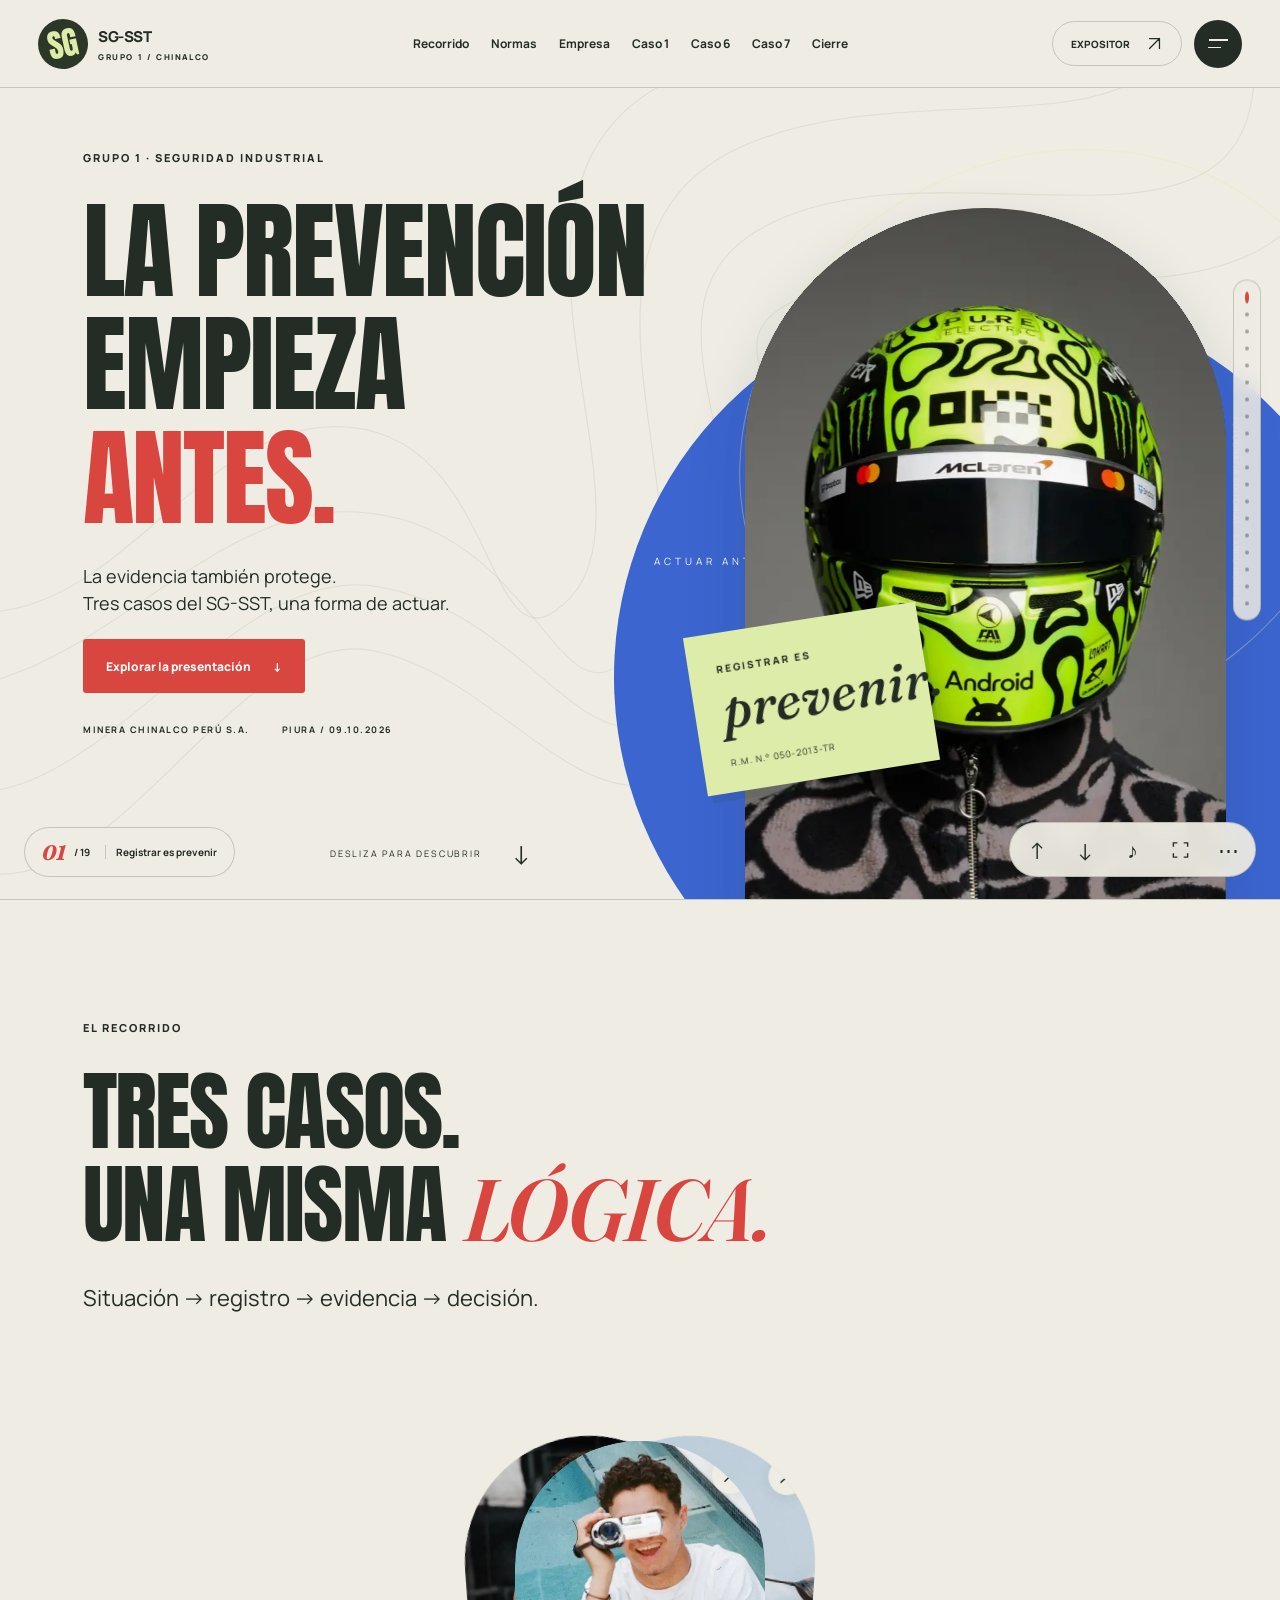
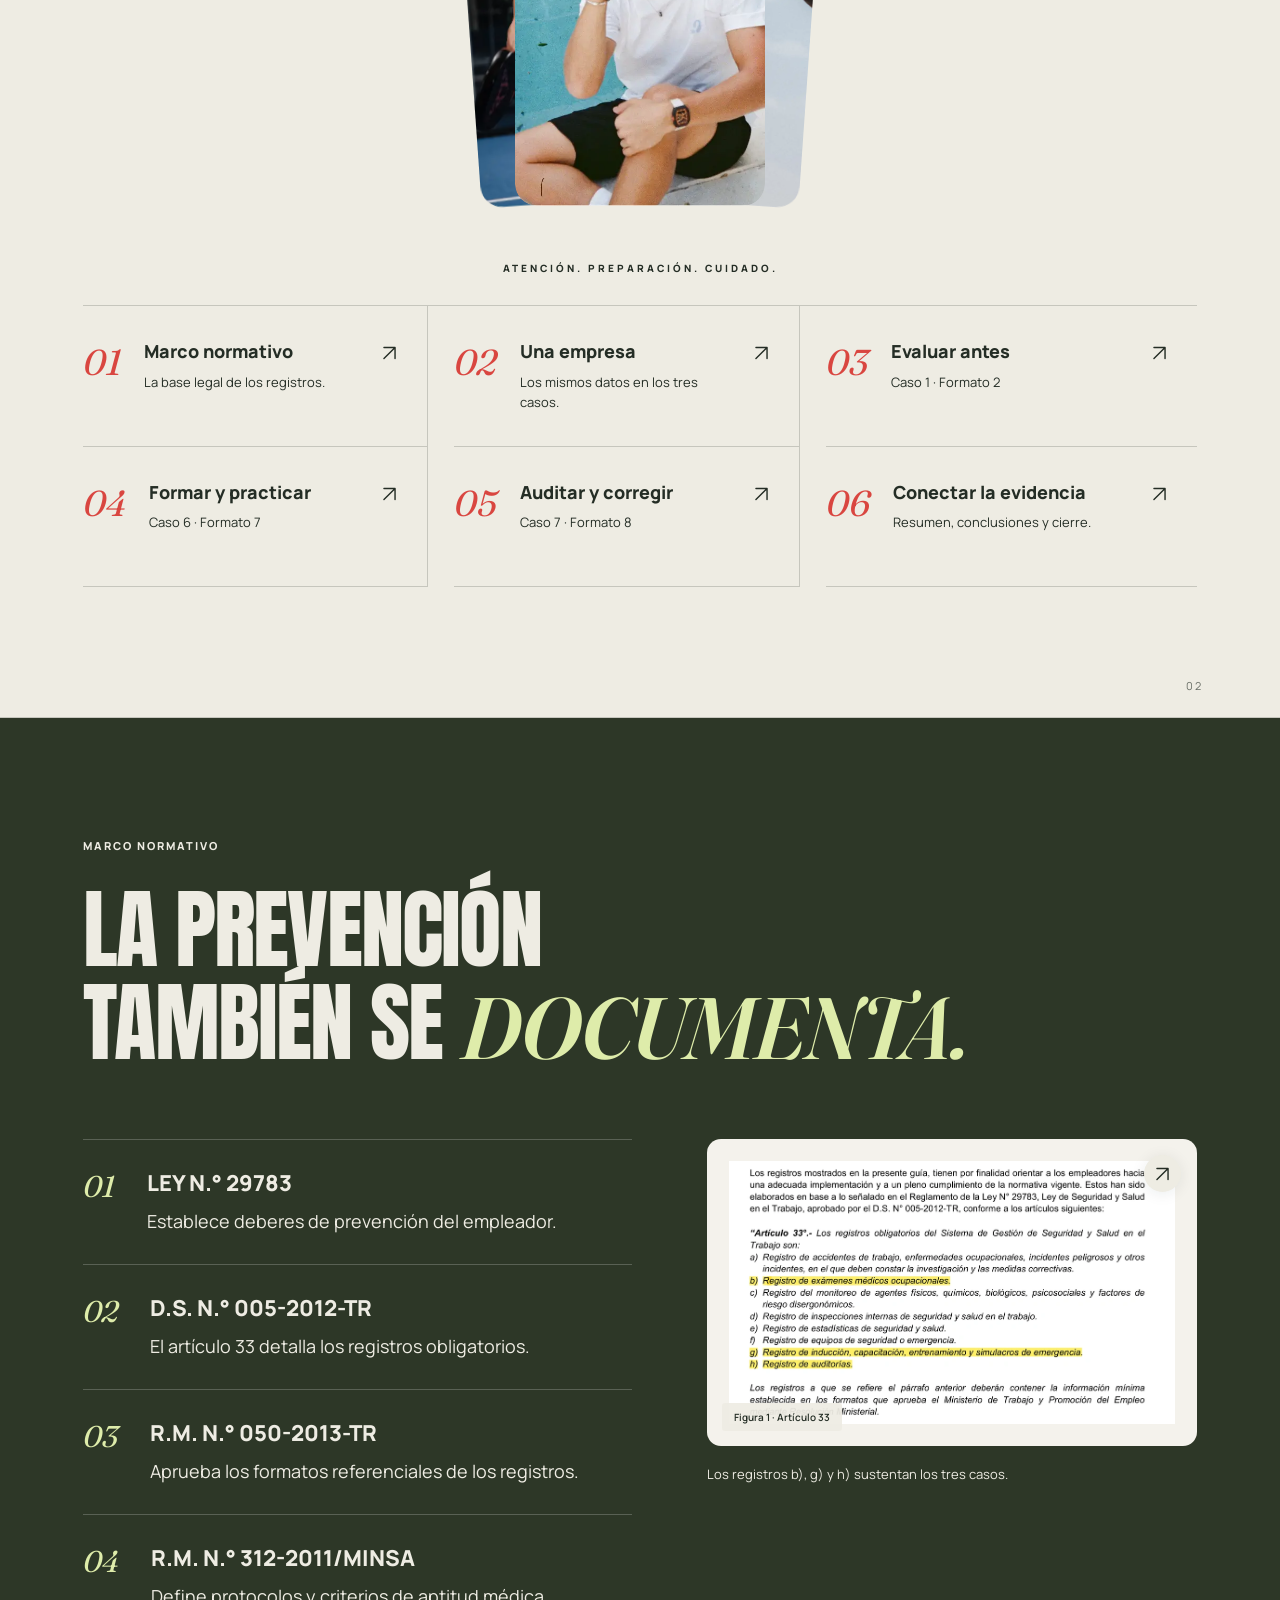
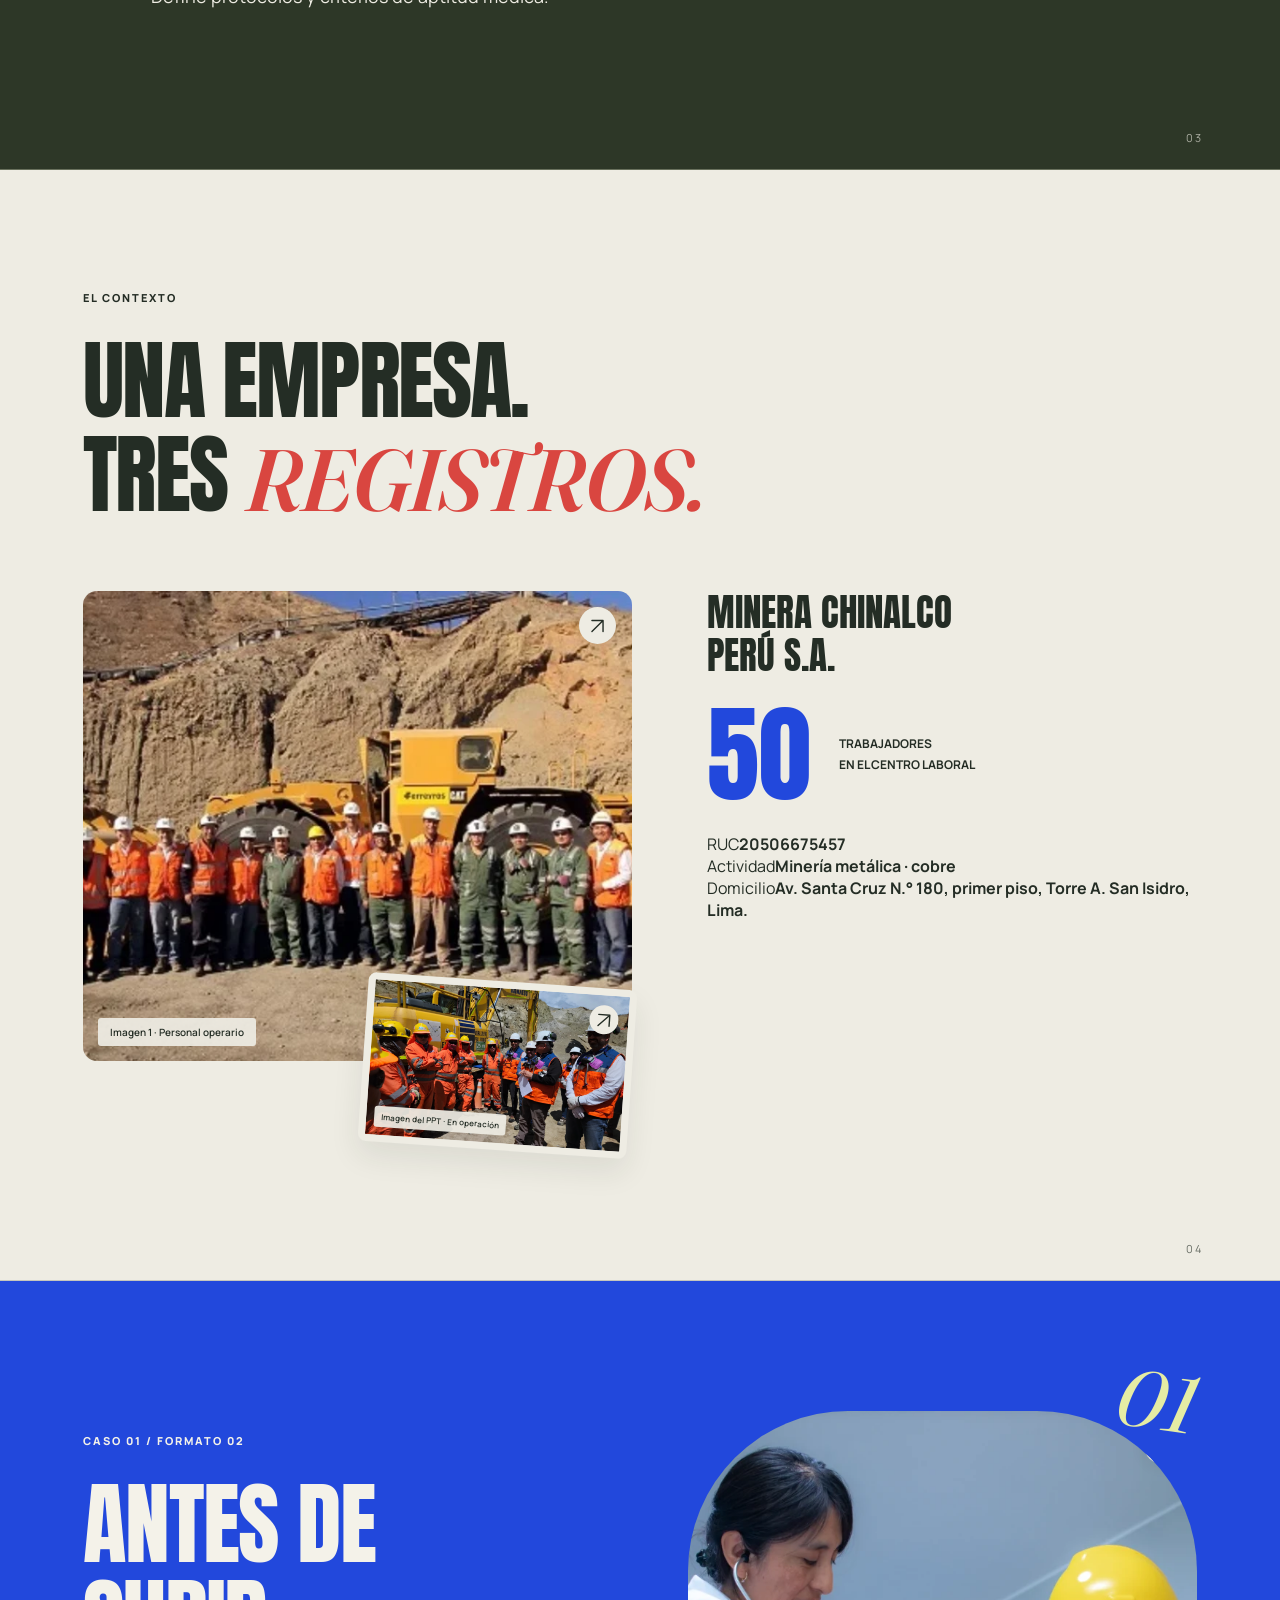
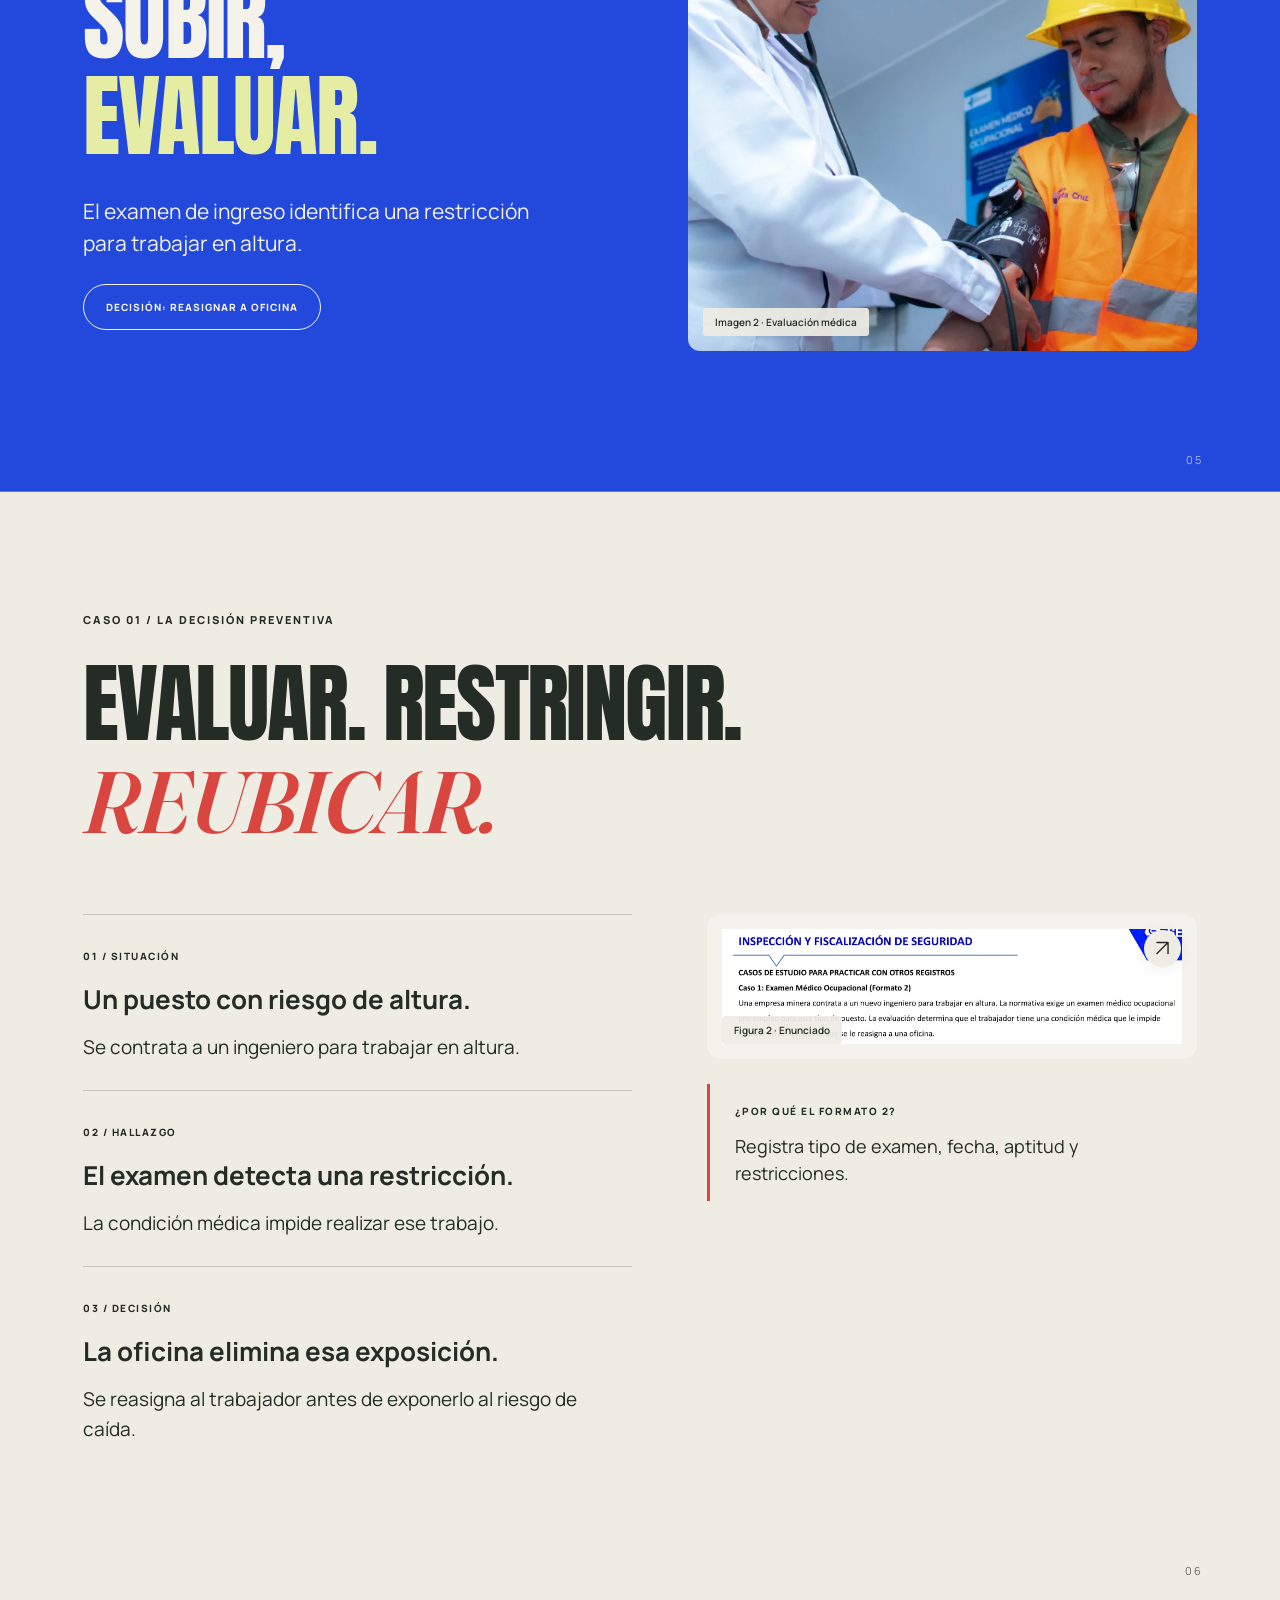
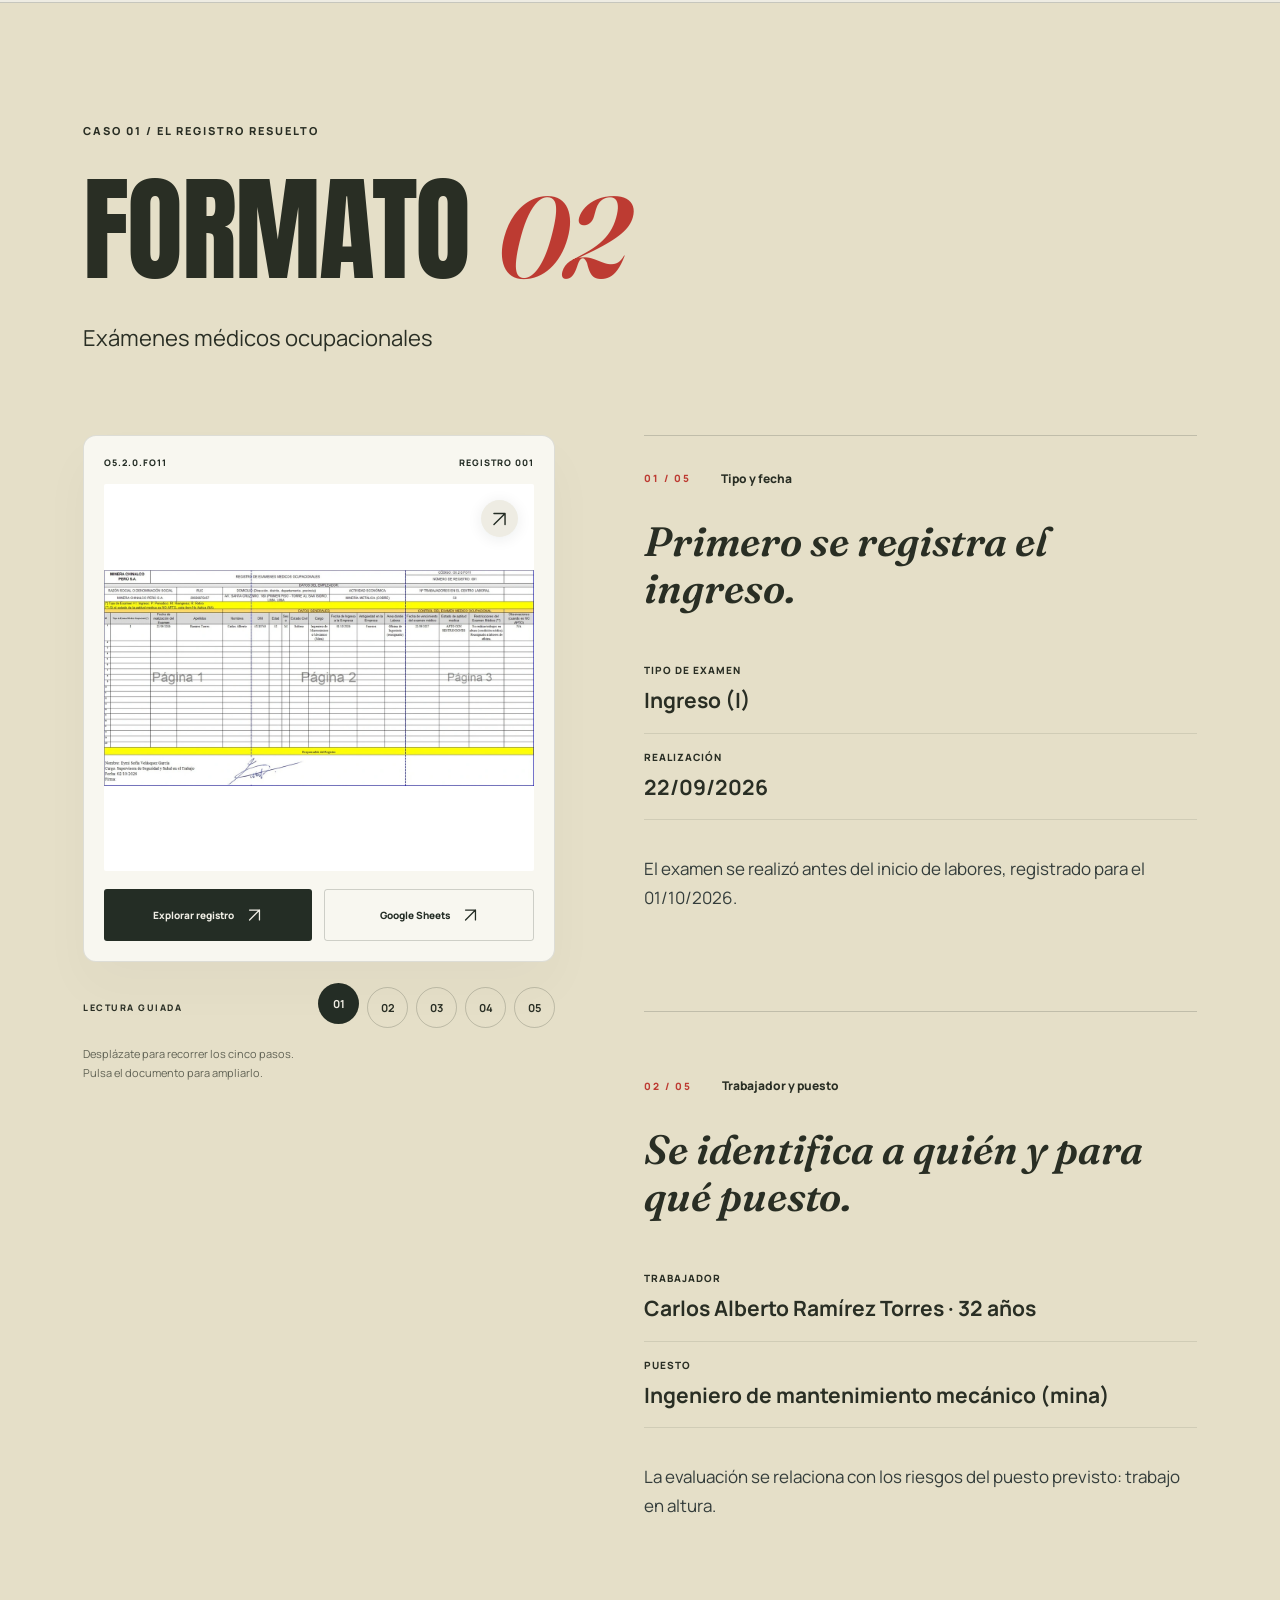
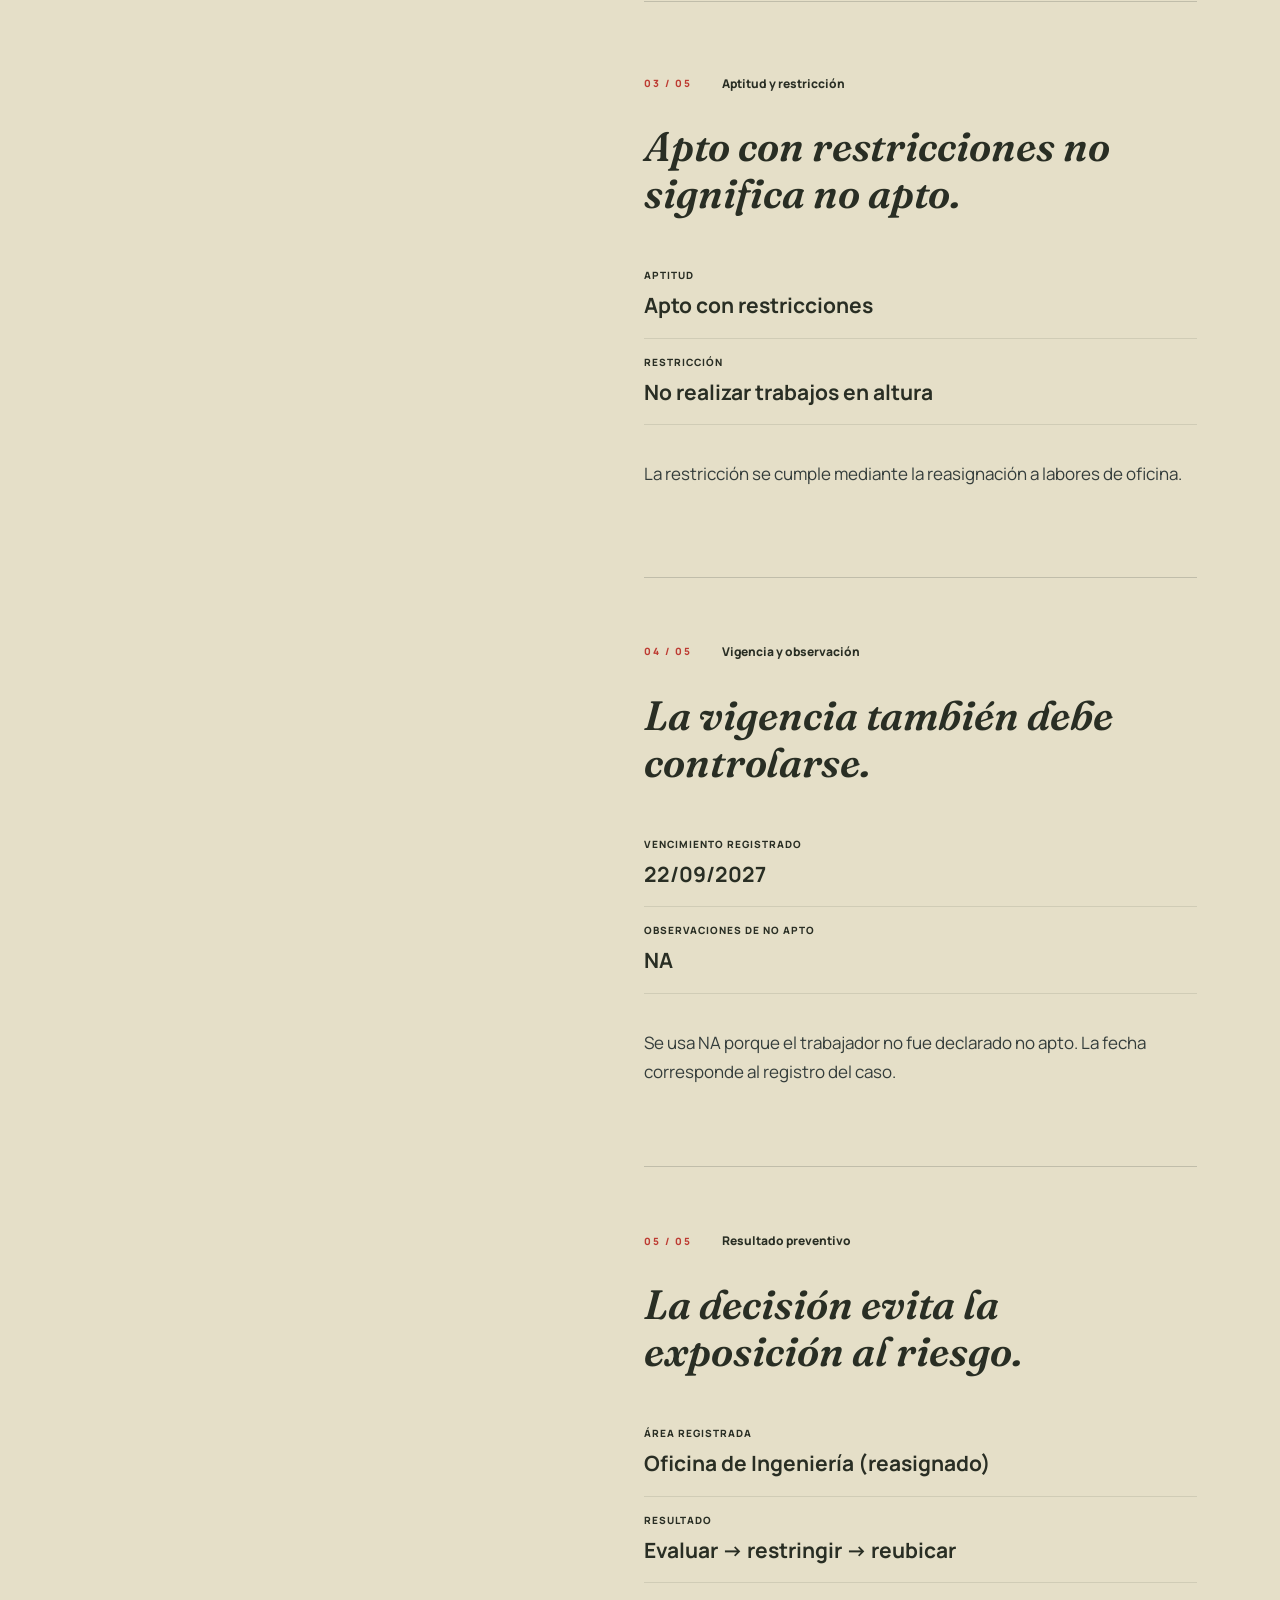
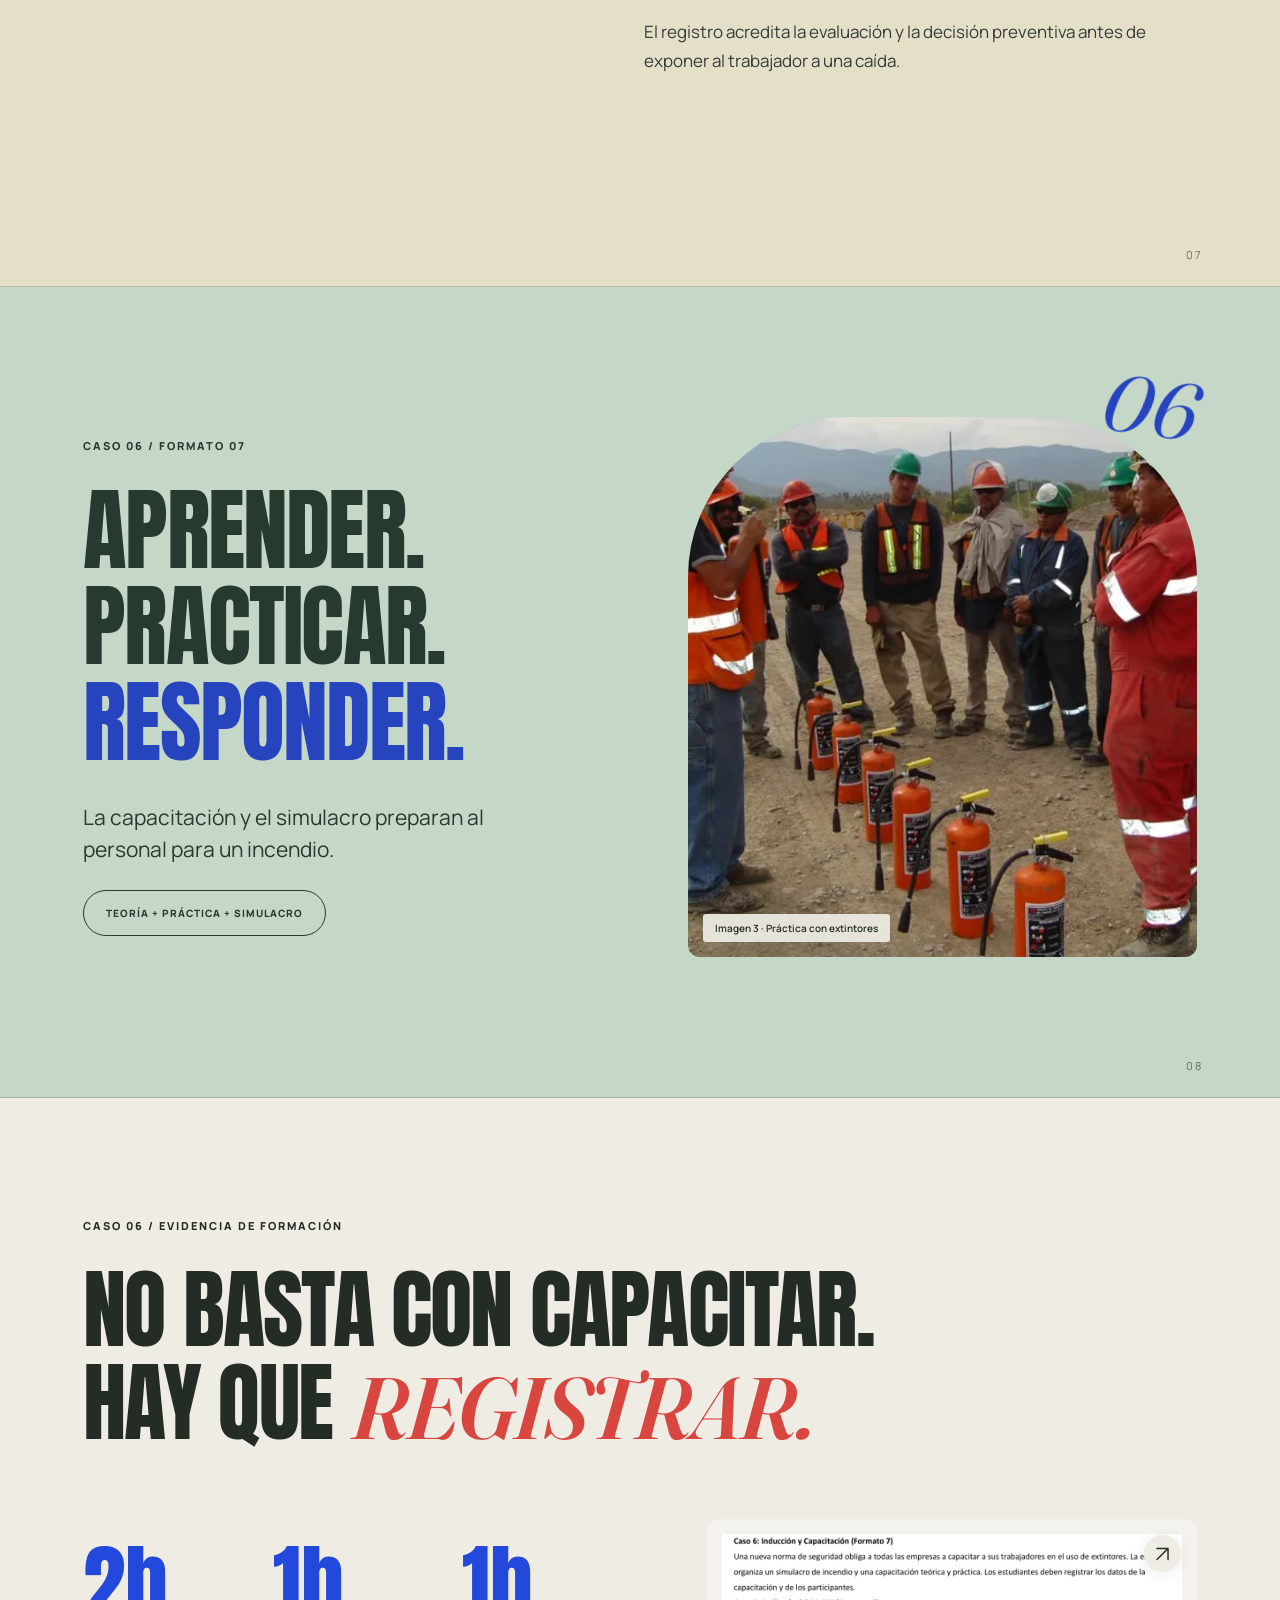
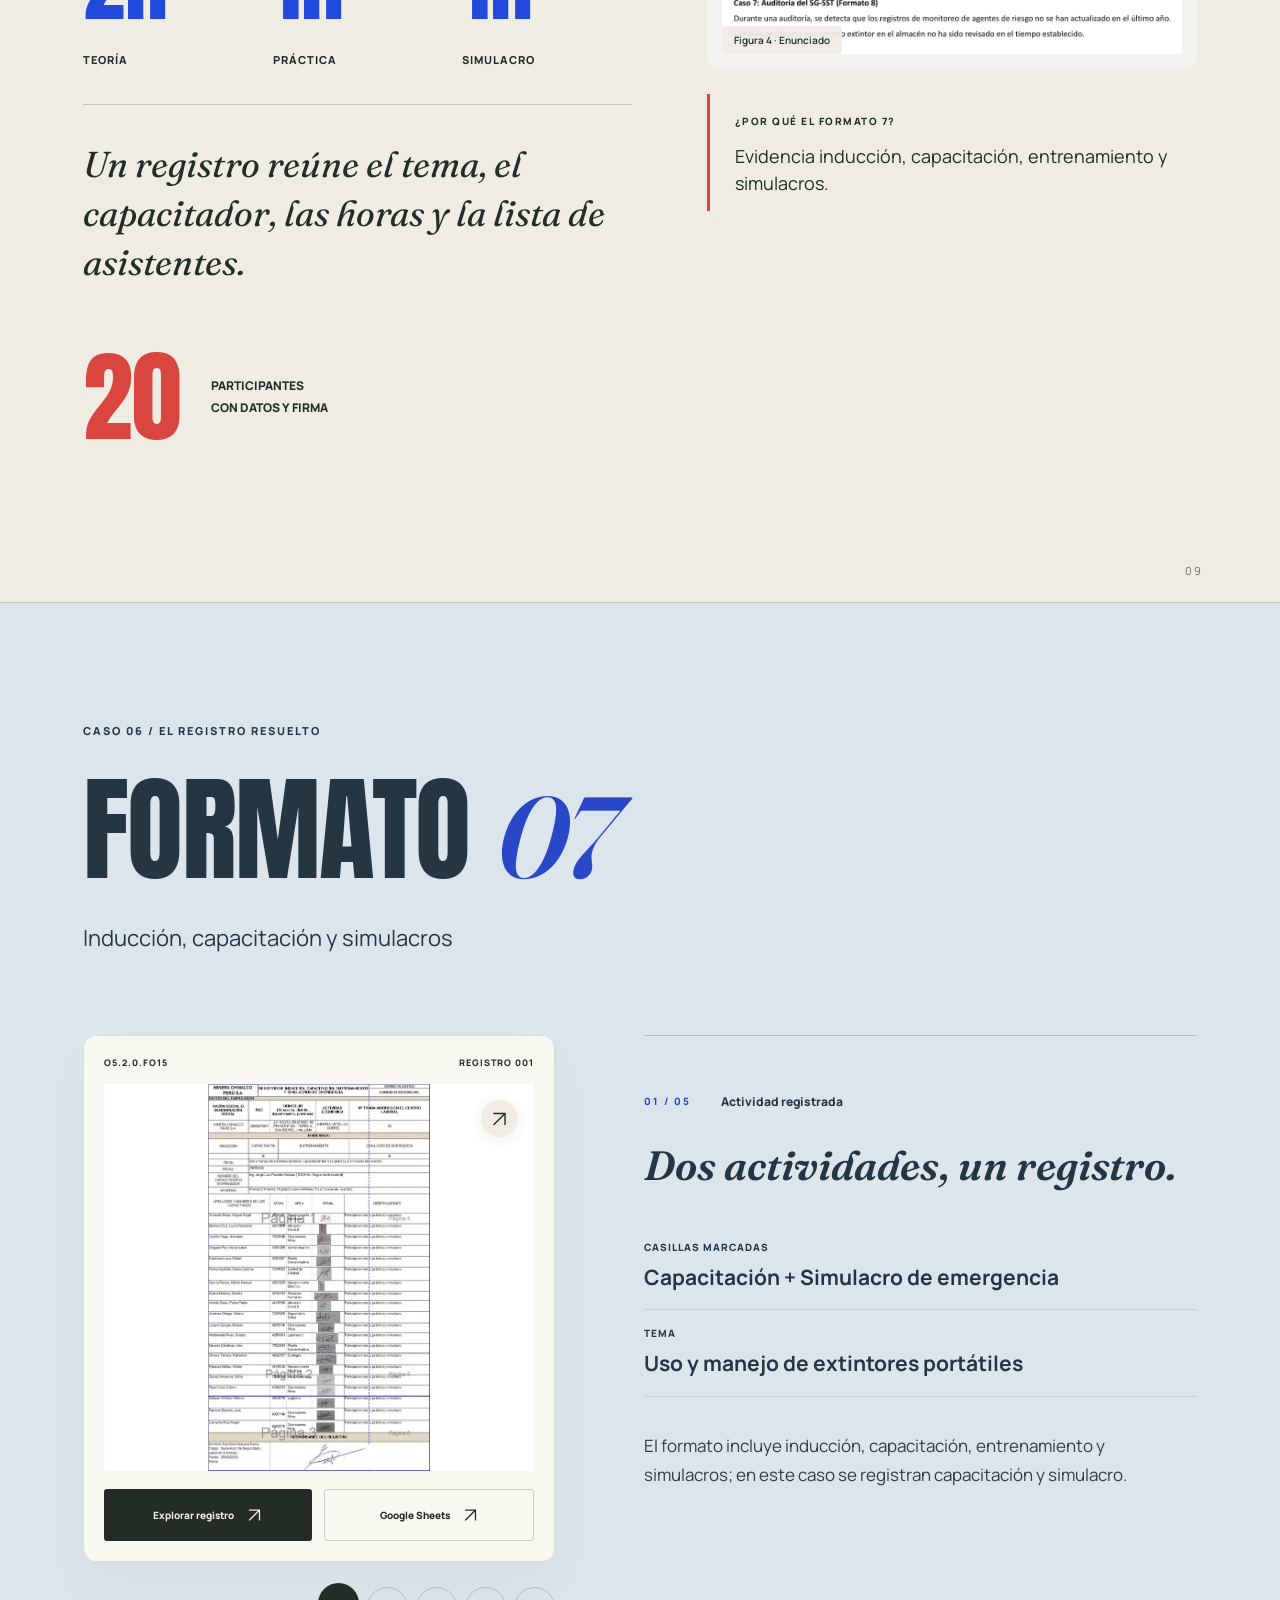
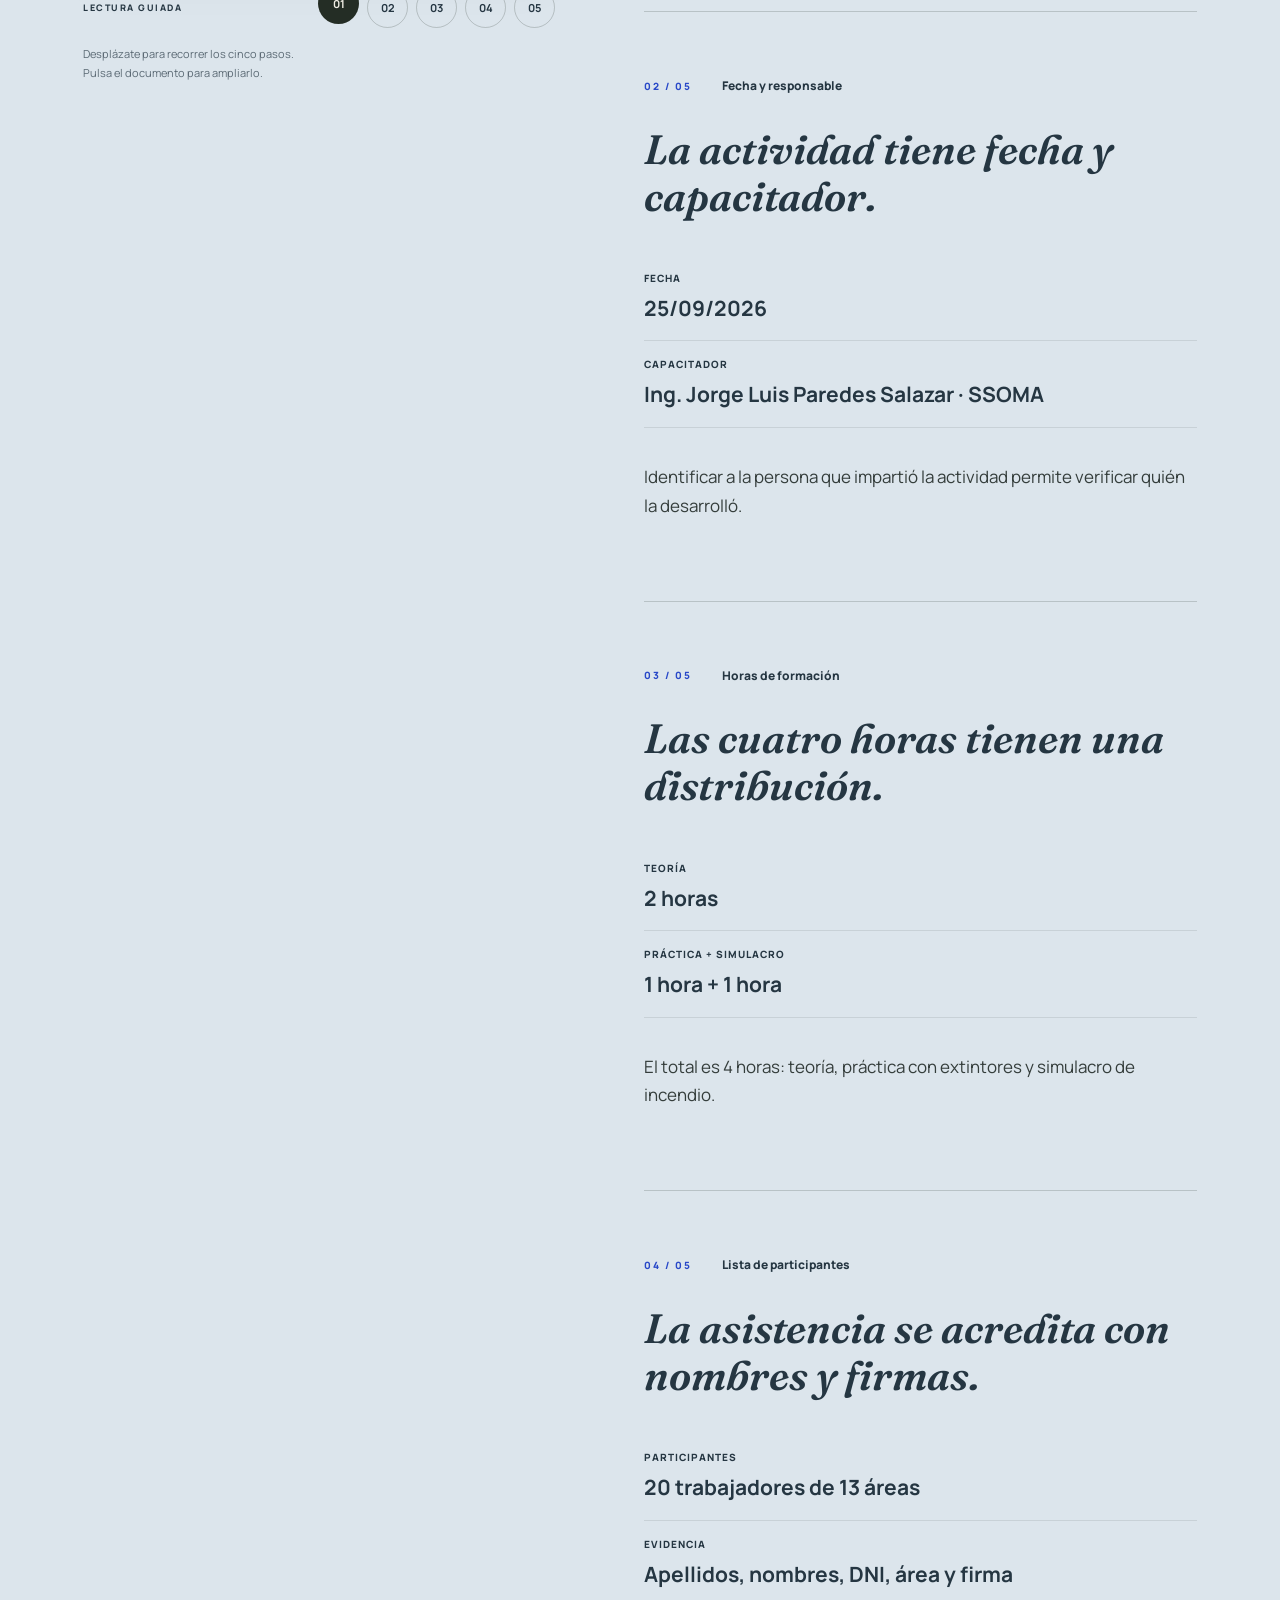
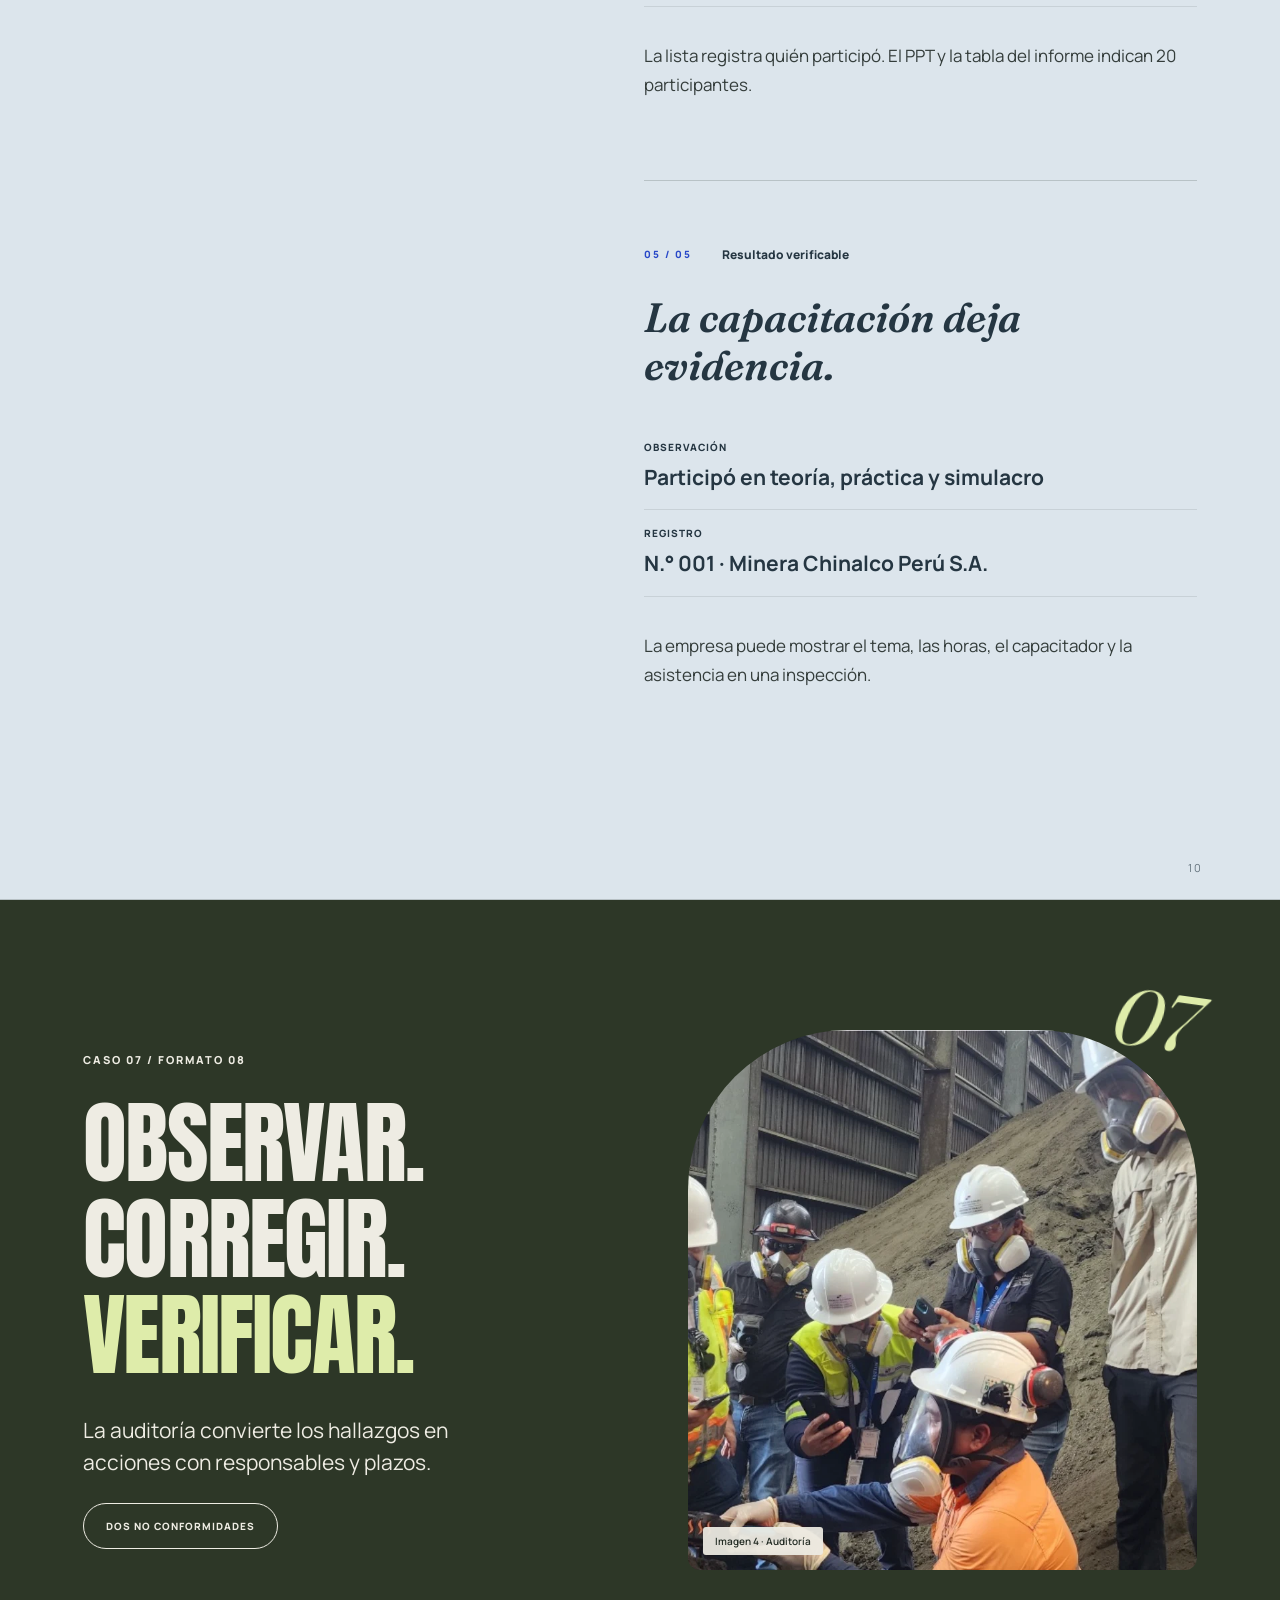
==== docs/index.html @ 2f99d312 "Create vertical SG-SST presentation with scroll animations and document readers" ====
<!doctype html><html lang="es"><head><meta charset="utf-8"><meta name="viewport" content="width=device-width,initial-scale=1"><meta name="theme-color" content="#eeece3"><meta name="description" content="Una exposición interactiva de los casos 1, 6 y 7 del SG-SST: exámenes médicos, capacitación y auditorías."><title>Registrar es prevenir · Una exposición en movimiento</title><link rel="icon" href="data:image/svg+xml,%3Csvg xmlns='http://www.w3.org/2000/svg' viewBox='0 0 64 64'%3E%3Crect width='64' height='64' rx='18' fill='%232d3727'/%3E%3Ctext x='32' y='44' text-anchor='middle' font-size='32' font-family='Arial' font-weight='900' fill='%23e2edaf'%3ESG%3C/text%3E%3C/svg%3E"><style>@font-face{font-family:Anton;src:url('[data-uri]') format('truetype');font-display:swap}
@font-face{font-family:Manrope;src:url('[data-uri]') format('truetype');font-weight:200 800;font-display:swap}
@font-face{font-family:Fraunces;src:url('[data-uri]') format('truetype');font-weight:100 900;font-style:italic;font-display:swap}
:root{--cream:#eeece3;--ink:#242d25;--olive:#2d3727;--lime:#deecaa;--blue:#2248dc;--coral:#d94640;--line:rgba(36,45,37,.2);font-family:Manrope,Arial,sans-serif;color:var(--ink);background:var(--cream);font-synthesis:none}
*{box-sizing:border-box}html{scroll-behavior:smooth;scroll-padding-top:110px}body{margin:0}button,input,textarea{font:inherit}button,a{-webkit-tap-highlight-color:transparent}button{color:inherit;cursor:pointer}a{color:inherit;text-decoration:none}button{border:0}img{display:block;width:100%}p{line-height:1.55;margin:0 0 24px}h1,h2,h3{margin:0;font-weight:400}button:focus-visible,a:focus-visible,input:focus-visible,textarea:focus-visible{outline:3px solid #e65743;outline-offset:5px}::selection{background:var(--lime);color:var(--ink)}[hidden]{display:none!important}svg{width:24px;height:24px;flex-shrink:0}em{font-family:Fraunces,Georgia,serif;font-weight:600;text-transform:none;line-height:.95}.arrow-icon{vertical-align:middle}.skip-link{position:fixed;top:-100px;left:20px;z-index:100;background:var(--lime);padding:18px}.skip-link:focus{top:20px}
.site-header{position:fixed;left:0;right:0;top:0;z-index:25;display:flex;align-items:center;justify-content:space-between;gap:24px;height:88px;padding:14px 38px;background:rgba(238,236,227,.93);border-bottom:1px solid var(--line);backdrop-filter:blur(16px)}.brand{display:flex;align-items:center;gap:10px;font-size:15px;font-weight:800;letter-spacing:-.5px}.brand small{display:block;font-size:8px;letter-spacing:1.6px;margin-top:4px}.brand-mark{font-family:Anton,sans-serif;font-size:32px;line-height:1;background:var(--olive);color:var(--lime);border-radius:50%;width:50px;height:50px;display:grid;place-items:center;transform:rotate(-12deg)}.main-nav{display:flex;gap:22px;font-size:12px;font-weight:700}.main-nav a{padding:13px 0;position:relative}.main-nav a::after{content:'';position:absolute;bottom:3px;left:0;right:0;height:2px;background:var(--ink);transform:scaleX(0);transform-origin:left;transition:transform .7s}.main-nav a:hover::after,.main-nav a.dwelling::after{transform:scaleX(1)}.header-actions{display:flex;gap:12px;align-items:center}.pill{display:flex;align-items:center;gap:16px;border:1px solid var(--line);background:transparent;border-radius:100px;padding:13px 18px;font-size:10px;font-weight:800}.pill svg{width:17px;height:17px}.menu-button{width:48px;height:48px;background:var(--ink);color:var(--cream);border-radius:50%;display:flex;flex-direction:column;align-items:center;justify-content:center;gap:6px}.menu-button span{width:19px;height:1.5px;background:currentColor}.menu-button span:last-child{width:13px;align-self:flex-end;margin-right:15px}#scroll-progress{position:absolute;bottom:-1px;left:0;right:0;height:3px;overflow:hidden}#scroll-progress>span{display:block;transform:scaleX(0);transform-origin:left;height:100%;background:var(--coral)}
.web-section{position:relative;padding:120px 6.5% 130px;background:var(--bg,var(--cream));color:var(--fg,var(--ink));border-bottom:1px solid var(--local-line,var(--line));min-height:80vh}.section-inner{position:relative;max-width:1540px;margin:auto;z-index:1}.section-number{position:absolute;right:6%;bottom:24px;font-size:11px;letter-spacing:2px;opacity:.65}.theme-cream{--bg:var(--cream);--fg:var(--ink);--accent:var(--coral)}.theme-olive{--bg:var(--olive);--fg:var(--cream);--accent:var(--lime);--local-line:#69715d}.theme-blue{--bg:var(--blue);--fg:#f4f2e9;--accent:#e5eca4;--local-line:#607cf0}.theme-mint{--bg:#c5d7c7;--fg:#263a30;--accent:#2544be}.theme-sand{--bg:#e5dfc8;--fg:#292e24;--accent:#bd3b32}.theme-ice{--bg:#dce5ec;--fg:#253642;--accent:#2848c8}.theme-lavender{--bg:#e4deed;--fg:#342e40;--accent:#6546a5}.theme-navy{--bg:#1d2c45;--fg:#edece4;--accent:#dae8ab;--local-line:#566078}.theme-rose{--bg:#e7d8d4;--fg:#412e2d;--accent:#a83135}.eyebrow{font-size:11px;font-weight:800;letter-spacing:2px;line-height:1.5;margin-bottom:28px}.section-heading{margin-bottom:70px;max-width:1220px}.section-heading>h2,.chapter-copy>h2{font-family:Anton,sans-serif;font-size:clamp(54px,6.8vw,106px);letter-spacing:-1.8px;line-height:1.07;text-transform:uppercase}.section-heading h2 em,.chapter-copy>h2 span{color:var(--accent,var(--coral))}.lead,.section-heading>p:not(.eyebrow){font-size:22px;margin-top:30px;max-width:720px}.button{display:inline-flex;align-items:center;justify-content:center;gap:22px;min-height:54px;padding:16px 23px;border-radius:3px;font-size:12px;font-weight:800;line-height:1.3;transition:background .25s,transform .3s}.button:hover{transform:translateY(-3px)}.primary,.button.navy{background:var(--ink);color:var(--cream)}.outline{background:transparent;border:1px solid var(--line);color:var(--ink)}
.hero{min-height:840px;height:100svh;max-height:1200px;padding-top:150px;padding-bottom:70px;overflow:clip}.hero .section-inner{height:100%;position:static}.hero-copy{position:relative;z-index:4;max-width:68%}.hero h1{font-family:Anton,sans-serif;font-size:clamp(68px,8.3vw,146px);line-height:1.07;letter-spacing:-2px}.hero-line{display:block}.hero-emphasis{color:var(--coral)}.hero-sub{font-size:18px;line-height:1.5;max-width:500px;margin-top:28px;margin-bottom:22px}.hero .button{background:var(--coral);color:#fff}.hero-meta{display:flex;gap:32px;font-size:9px;letter-spacing:1.5px;font-weight:700;margin-top:30px}.hero-visual{position:absolute;width:40%;height:calc(100% - 95px);bottom:0;right:3%;z-index:3;pointer-events:none}.hero-person{position:absolute;right:12%;bottom:-14%;height:114%;width:auto;max-width:100%;object-fit:contain;object-position:bottom;filter:drop-shadow(-12px 20px 35px #18367f25)}.hero-image-credit{position:absolute;right:0;top:40%;writing-mode:vertical-rl;letter-spacing:1px;font-size:8px;color:#fff;z-index:3}.hero-ticket{position:absolute;left:-7%;bottom:15%;background:var(--lime);color:var(--ink);width:235px;padding:23px 28px;transform:rotate(-9deg);box-shadow:4px 8px 0 #1b322514;z-index:6}.hero-ticket>span{font-size:10px;letter-spacing:2px;font-weight:800}.hero-ticket strong{display:block;font-family:Fraunces,serif;font-style:italic;font-size:54px;font-weight:500;line-height:1.2}.hero-ticket small{display:block;font-size:9px;margin-top:14px;letter-spacing:1px}.hero-disc{position:absolute;right:-8%;bottom:-18%;width:60vw;height:60vw;max-width:1080px;max-height:1080px;background:#3c65cf;border-radius:50%;transform:rotate(-25deg)}.hero-disc span{display:block;position:absolute;left:14%;top:24%;font-size:10px;letter-spacing:4px;color:#f9f9e6;transform:rotate(25deg)}.hero-contours{position:absolute;inset:0;background-image:url("data:image/svg+xml,%3Csvg xmlns='http://www.w3.org/2000/svg' width='1200' height='900' viewBox='0 0 1200 900'%3E%3Cg fill='none' stroke='%238e9883' stroke-opacity='.17'%3E%3Cpath d='M-90 770C70 950 200 580 350 610S580 860 720 640 590 320 780 270 1300 380 1260-10'/%3E%3Cpath d='M-120 700C50 860 190 520 355 550S565 780 660 620 550 270 745 200 1250 300 1160-40'/%3E%3Cpath d='M-170 615C40 735 160 470 335 480S525 710 600 600 505 230 690 140 1180 190 1090-90'/%3E%3Cpath d='M-160 510C70 700 145 405 310 400S450 650 535 560 435 180 620 80 1100 110 1020-150'/%3E%3C/g%3E%3C/svg%3E");background-size:cover}.hero-orbit{position:absolute;right:-25%;top:8%;height:70%;width:125%;border:1px solid #e5eca462;border-radius:50%;transform:rotate(-30deg)}.scroll-hint{position:absolute;left:6.5%;bottom:28px;font-size:9px;letter-spacing:1.8px;display:flex;align-items:center;gap:30px}.scroll-hint i{font-size:26px;font-style:normal}.hero .section-number{color:#fff}
.photo-fan{position:relative;height:520px;margin:-30px auto 30px;max-width:950px}.fan-card{position:absolute;width:250px;height:365px;left:calc(50% - 125px);top:80px;transform-origin:50% 100%;border-radius:125px 125px 22px 22px;overflow:hidden}.fan-card .evidence{width:100%;height:100%;border-radius:inherit}.fan-card img{height:100%;object-fit:cover}.fan-left{transform:translateX(-165px) rotate(-14deg);z-index:1}.fan-center{transform:translateY(-35px);z-index:3}.fan-right{transform:translateX(165px) rotate(14deg);z-index:2}.fan-caption{position:absolute;bottom:0;left:0;right:0;text-align:center;font-size:10px;font-weight:800;letter-spacing:3px}.agenda-grid{display:grid;grid-template-columns:repeat(3,1fr);border-top:1px solid var(--line)}.agenda-card{position:relative;background:transparent;text-align:left;display:flex;align-items:flex-start;gap:23px;padding:34px 28px 34px 0;min-height:140px;border-bottom:1px solid var(--line);transition:color .3s,background .3s}.agenda-card:not(:nth-child(3n)){border-right:1px solid var(--line);margin-right:26px}.big-index{font-family:Fraunces,serif;font-style:italic;font-size:36px;color:var(--coral)}.agenda-card h2{font-size:18px;font-weight:800;line-height:1.3;margin-bottom:8px}.agenda-card p{font-size:13px;max-width:220px;margin:0}.card-arrow{margin-left:auto}.card-arrow svg{width:19px}.agenda-card:hover,.agenda-card.dwelling{color:var(--coral)}
.evidence{position:relative;display:block;width:100%;overflow:hidden;border-radius:14px;padding:0;background:#f4f2ec;color:var(--ink);text-align:left}.evidence img{transition:transform .8s cubic-bezier(.22,1,.36,1)}.evidence:hover img{transform:scale(1.055)}.zoom-corner{position:absolute;right:16px;top:16px;width:37px;height:37px;border-radius:50%;background:var(--cream);display:grid;place-items:center;box-shadow:0 2px 15px #17232315}.zoom-corner svg{width:19px}.image-label{position:absolute;bottom:15px;left:15px;right:15px;width:max-content;max-width:calc(100% - 30px);padding:7px 12px;background:#eeece3ed;border-radius:3px;font-size:10px;font-weight:600;pointer-events:none}.law-layout,.company-layout,.logic-layout,.training-layout,.team-layout{display:grid;grid-template-columns:1.12fr 1fr;gap:75px;align-items:start}.law-item{display:flex;gap:32px;border-top:1px solid #ffffff35;padding:28px 0}.law-item>span{font-family:Fraunces,serif;font-style:italic;font-size:30px;color:var(--lime)}.law-item h2{font-size:22px;font-weight:800;margin:0 0 10px}.law-item p{font-size:18px;max-width:440px;margin:0}.legal-document .evidence img{max-height:470px;object-fit:contain;padding:22px}.legal-document>p{font-size:13px;margin-top:18px}.company-photo .evidence img{height:470px;object-fit:cover}.company-name{font-family:Anton,sans-serif;font-size:37px;line-height:1.15}.company-stat{display:flex;align-items:center;gap:28px;margin:26px 0}.company-stat strong{font-family:Anton,sans-serif;font-size:105px;line-height:1;color:var(--blue)}.company-stat span{font-size:12px;font-weight:700;line-height:1.7}.data-field{padding:15px 0;border-top:1px solid var(--line);display:flex;gap:25px;font-size:16px}.data-field>span{font-size:11px;font-weight:700;min-width:70px}.data-field strong{font-weight:600}.chapter-layout{display:grid;grid-template-columns:1.07fr 1fr;gap:60px;align-items:center;position:relative;min-height:560px}.chapter-copy>h2{font-size:clamp(66px,7vw,110px)}.chapter-copy>p:not(.eyebrow){font-size:21px;max-width:450px;margin-top:30px}.result-chip{display:inline-block;padding:15px 22px;border:1px solid currentColor;border-radius:100px;font-size:10px;font-weight:800;letter-spacing:1px}.chapter-photo .evidence{border-radius:160px 160px 12px 12px}.chapter-photo .evidence img{height:540px;object-fit:cover}.chapter-number{position:absolute;right:0;top:-50px;font-family:Fraunces,serif;font-style:italic;font-size:80px;color:var(--accent);z-index:2;transform:rotate(8deg)}.flow-cards>div{border-top:1px solid var(--line);padding:28px 0}.flow-cards span,.reason-box>span{font-size:10px;font-weight:800;letter-spacing:1.5px}.flow-cards h2{font-size:26px;font-weight:700;margin:16px 0}.flow-cards p{font-size:19px;margin:0;max-width:550px}.logic-aside .evidence img{max-height:480px;object-fit:contain;padding:15px}.reason-box{border-left:3px solid var(--coral);padding:14px 25px;margin-top:25px}.reason-box p{font-size:18px;line-height:1.5;margin:13px 0 0}.hour-grid{display:grid;grid-template-columns:repeat(3,1fr);gap:20px;border-bottom:1px solid var(--line);padding-bottom:35px}.hour-grid strong{font-family:Anton,sans-serif;font-size:85px;color:var(--blue);display:block}.hour-grid span{font-size:11px;letter-spacing:1px;font-weight:800}.big-copy{font-family:Fraunces,serif;font-style:italic;font-size:36px;line-height:1.35;margin:35px 0}.participant-bar{display:flex;align-items:center;gap:30px}.participant-bar strong{font-family:Anton,sans-serif;font-size:100px;color:var(--coral)}.participant-bar span{font-size:12px;font-weight:800;line-height:1.8}
.format-section .section-heading{margin-bottom:80px}.format-section .section-heading>h2{font-size:clamp(72px,9vw,136px)}.format-scroll{display:grid;grid-template-columns:.94fr 1.1fr;gap:8%;position:relative}.format-sticky{position:sticky;top:112px;align-self:start}.format-paper{border-radius:13px;padding:20px;background:#f8f7f0;color:var(--ink);border:1px solid #242d2520;box-shadow:0 25px 50px #31383408}.document-top{display:flex;justify-content:space-between;font-size:9px;letter-spacing:1px;font-weight:800;margin-bottom:15px}.document-image{border-radius:2px;height:min(43vh,440px);background:white}.document-image img{height:100%;object-fit:contain}.document-actions{display:flex;gap:12px;margin-top:18px}.document-actions .button{flex:1;padding:13px;font-size:10px;gap:12px;min-height:48px}.document-actions svg{width:17px}.format-route{display:flex;align-items:center;justify-content:space-between;margin-top:25px;gap:15px}.format-route>span{font-size:9px;letter-spacing:1.5px;font-weight:800}.format-route nav{display:flex;gap:8px}.format-step-link{width:41px;height:41px;display:grid;place-items:center;border-radius:50%;font-size:11px;font-weight:700;border:1px solid #242d2535;transition:background .35s,color .35s,transform .35s}.format-step-link.is-active{background:var(--ink);color:var(--cream);transform:translateY(-4px)}.format-step-link:hover{background:var(--cream)}.format-step-link.is-active:hover{background:var(--ink)}.format-hint{font-size:11px;opacity:.7;margin-top:17px;line-height:1.7}.reading-step{padding:65px 0 80px;min-height:64vh;display:flex;align-items:center;border-top:1px solid #242d2530;scroll-margin-top:105px}.reading-step:first-child{padding-top:15px}.step-kicker{font-size:12px;font-weight:800;display:flex;align-items:center;gap:30px;margin-bottom:30px}.step-kicker span{font-size:10px;letter-spacing:2px;color:var(--accent)}.reading-step h3{font-family:Fraunces,serif;font-style:italic;font-weight:600;font-size:clamp(31px,3.2vw,50px);line-height:1.15;max-width:650px}.reading-step dl{margin:35px 0}.reading-field{border-bottom:1px solid #242d251a;padding:16px 0}.reading-field dt{font-size:10px;font-weight:800;letter-spacing:1px;margin-bottom:8px;text-transform:uppercase}.reading-field dd{font-size:21px;font-weight:700;line-height:1.5;margin:0}.reading-why{font-size:17px;line-height:1.7;max-width:580px;margin:0;color:#343d3b}
.finding-grid,.action-grid{display:grid;grid-template-columns:1fr 1fr;gap:30px}.finding{padding:40px;border-radius:10px;background:#e5ddd4}.finding.minor{background:#dfe5ec}.finding-top{display:flex;justify-content:space-between;font-size:12px;font-weight:800}.finding-top span:last-child{border:1px solid currentColor;padding:4px 10px;border-radius:100px}.finding-number{font-family:Anton,sans-serif;font-size:130px;display:flex;align-items:baseline;gap:25px;color:var(--coral);margin:20px 0}.finding.minor .finding-number{color:var(--blue)}.finding-number>span{font-family:Manrope,sans-serif;font-size:15px;font-weight:800}.finding h2{font-size:28px;font-weight:800;margin-bottom:22px}.finding p{font-size:18px;margin:0}.bottom-insight{display:flex;align-items:center;justify-content:space-between;gap:30px;margin-top:35px;padding:28px 0;border-top:1px solid var(--line)}.bottom-insight span{font-size:11px;letter-spacing:1px;font-weight:800}.bottom-insight p{font-family:Fraunces,serif;font-style:italic;font-size:34px;margin:0}.action-card{padding:32px;border:1px solid #ecebe244;border-radius:10px}.action-label{display:flex;align-items:center;justify-content:space-between;gap:20px;font-size:11px;font-weight:800}.status{padding:7px 10px;border-radius:100px;font-size:9px}.orange-status{background:#e9bd9d;color:#34271c}.yellow-status{background:#dfe8ac;color:#263620}.action-card h2{font-size:29px;font-weight:700;margin:30px 0}.action-card dt{font-size:10px;color:var(--lime);letter-spacing:2px;font-weight:800;margin-top:24px}.action-card dd{margin:8px 0 0;font-size:17px;line-height:1.65}.action-owner{display:flex;justify-content:space-between;align-items:center;gap:20px;border-top:1px solid #ffffff35;padding-top:25px;margin-top:35px}.action-owner span{font-size:10px;max-width:180px;line-height:1.7}.action-owner strong{font-size:24px;font-weight:500}.action-footnote{font-size:15px;text-align:center;margin:40px 0 0}.summary-grid{display:grid;grid-template-columns:repeat(3,1fr);gap:25px}.summary-card{background:#f1eadc;border-radius:10px;text-align:left;padding:32px;transition:transform .5s,box-shadow .5s}.summary-card:nth-child(2){background:#d7e3d7}.summary-card:nth-child(3){background:#dedfed}.summary-card:hover,.summary-card.dwelling{transform:translateY(-9px);box-shadow:0 20px 30px #27272b10}.summary-card>span{font-size:10px;font-weight:800;letter-spacing:1px}.summary-card>strong{display:block;font-family:Anton,sans-serif;font-size:130px;line-height:1.2;color:var(--coral);font-weight:400;margin:20px 0}.summary-card:nth-child(2)>strong{color:#455d3a}.summary-card:nth-child(3)>strong{color:#4357b4}.summary-card h2{font-size:24px;font-weight:800;margin-bottom:18px}.summary-card p{font-size:17px}.summary-card i{display:flex;justify-content:space-between;align-items:center;border-top:1px solid var(--line);padding-top:24px;font-size:10px;font-style:normal;font-weight:800}.summary-note{margin:35px 0 0;font-size:12px}.conclusion-list>div{display:grid;grid-template-columns:60px 1fr 1.1fr;align-items:center;gap:35px;padding:28px 0;border-top:1px solid var(--line)}.conclusion-list span{font-family:Fraunces,serif;font-style:italic;font-size:30px;color:var(--coral)}.conclusion-list h2{font-size:22px;font-weight:700}.conclusion-list p{font-size:18px;margin:0}.recommendation-grid{display:grid;grid-template-columns:repeat(4,1fr);gap:25px}.recommendation-grid article{border-top:1px solid #ffffff44;padding:24px 0}.recommendation-grid article>span{font-family:Fraunces,serif;font-style:italic;font-size:50px;color:var(--lime)}.recommendation-grid h2{font-size:17px;font-weight:800;margin:28px 0 15px}.recommendation-grid p{font-size:18px;margin:0}.member-list>div{display:flex;gap:28px;padding:23px 0;border-top:1px solid var(--line)}.member-list span{font-family:Fraunces,serif;font-style:italic;font-size:24px;color:var(--coral)}.member-list p{font-size:21px;font-weight:600;margin:0}.team-art .evidence{max-width:360px;margin:auto}.team-art .evidence img{height:310px;object-fit:contain}.team-art>p{font-size:13px;text-align:center;margin-top:22px}.reference-list>a{display:grid;grid-template-columns:85px 1fr 40px;gap:35px;align-items:center;border-top:1px solid var(--line);padding:25px 0}.reference-list>a>span{font-family:Fraunces,serif;font-style:italic;font-size:30px;color:var(--coral)}.reference-list h2{font-size:20px;font-weight:700;margin-bottom:12px}.reference-list p{font-size:16px;margin:0}.reference-list>a>i{width:45px;height:45px;border:1px solid var(--line);border-radius:50%;display:grid;place-items:center}.reference-end{display:flex;justify-content:space-between;align-items:center;margin-top:30px;gap:20px;font-size:12px}.reference-end .button{border:1px solid var(--line);background:transparent}.site-footer{padding:60px 6.5% 115px;background:var(--olive);color:var(--cream);display:flex;align-items:center;justify-content:space-between;gap:30px}.site-footer .brand{font-size:12px}.site-footer .brand-mark{background:var(--lime);color:var(--olive)}.site-footer p{font-size:10px;letter-spacing:1px;margin:0}.site-footer>div{display:flex;flex-direction:column;gap:14px;align-items:flex-end;font-size:10px}
.section-dots{position:fixed;right:19px;top:50%;transform:translateY(-50%);z-index:20;display:flex;flex-direction:column;gap:4px;padding:10px 5px;border-radius:100px;background:#eeece3d9;border:1px solid var(--line);backdrop-filter:blur(10px)}.section-dots>a{width:16px;height:13px;display:grid;place-items:center;position:relative}.section-dots>a::after{content:'';width:4px;height:4px;background:#242d2560;border-radius:50%;transition:height .4s,background .4s}.section-dots>a.is-active::after{background:var(--coral);height:12px}.section-dots span{position:absolute;right:25px;top:0;width:max-content;max-width:280px;font-size:11px;background:var(--cream);padding:8px 13px;border:1px solid var(--line);border-radius:4px;opacity:0;pointer-events:none;transition:opacity .2s}.section-dots>a:hover span{opacity:1}.reading-position{position:fixed;left:24px;bottom:23px;z-index:20;border:1px solid var(--line);background:#eeece3e8;backdrop-filter:blur(10px);border-radius:100px;display:flex;gap:8px;align-items:center;padding:11px 17px;font-size:10px;font-weight:700;color:var(--ink)}#current-section{font-family:Fraunces,serif;font-style:italic;font-size:21px;color:var(--coral)}#current-title{padding-left:10px;margin-left:7px;border-left:1px solid var(--line);max-width:300px;white-space:nowrap;overflow:hidden;text-overflow:ellipsis}.floating-controls{position:fixed;right:24px;bottom:23px;z-index:26;display:flex;gap:5px;align-items:center;padding:5px;background:#eeece3ef;border:1px solid var(--line);border-radius:100px;backdrop-filter:blur(10px);color:var(--ink)}.floating-controls>button{width:43px;height:43px;border-radius:50%;display:grid;place-items:center;background:transparent;font-size:21px;transition:background .2s}.floating-controls>button:hover,.floating-controls button[aria-pressed=true]{background:var(--olive);color:var(--lime)}.floating-controls>button:disabled{opacity:.3;cursor:default}.floating-controls svg{width:19px}.floating-controls #previous-section,.floating-controls #next-section{font-size:23px}
dialog{border:1px solid var(--line);background:var(--cream);color:var(--ink);border-radius:16px;padding:30px;width:min(920px,92vw);max-height:88dvh;box-shadow:0 25px 90px #15252a40}dialog::backdrop{background:#172424b8;backdrop-filter:blur(10px)}.modal-open{overflow:hidden}.dialog-head{display:flex;justify-content:space-between;gap:25px;align-items:center;padding-bottom:25px;border-bottom:1px solid var(--line)}.dialog-head>div>span,.viewer-header>div>span{font-size:9px;letter-spacing:2px;font-weight:800}.dialog-head h2{font-family:Fraunces,serif;font-style:italic;font-size:35px;margin-top:10px}.close-button{width:42px;height:42px;flex-shrink:0;border:1px solid var(--line);border-radius:50%;font-size:28px;background:transparent;line-height:1}.index-grid{display:grid;grid-template-columns:1fr 1fr;gap:0 35px;padding-top:15px}.index-grid>a{display:flex;align-items:center;gap:17px;border-bottom:1px solid var(--line);padding:18px 0;position:relative}.index-grid>a>span{font-family:Fraunces,serif;font-style:italic;font-size:21px;color:var(--coral)}.index-grid strong{font-size:12px;flex:1;font-weight:700}.index-grid svg{width:16px}.index-grid a:hover,.index-grid a.dwelling{color:var(--coral)}.index-grid a.dwelling::after{content:'';position:absolute;bottom:0;left:0;right:0;height:2px;background:var(--coral);animation:dwell .7s linear forwards;transform-origin:left}@keyframes dwell{from{transform:scaleX(0)}to{transform:scaleX(1)}}.dialog-foot{font-size:11px;margin:25px 0 0}.tools-dialog{width:min(510px,92vw)}.setting{display:flex;justify-content:space-between;gap:25px;padding:25px 0;border-bottom:1px solid var(--line);font-weight:700;font-size:14px;align-items:center;cursor:pointer}.setting small{display:block;font-size:11px;font-weight:400;margin-top:8px;line-height:1.6}.setting input{accent-color:var(--olive);width:22px;height:22px;flex-shrink:0}.tool-download{display:block;font-size:12px;font-weight:700;padding:25px 0}.shortcuts{display:grid;grid-template-columns:1fr 1fr;gap:12px;border-top:1px solid var(--line);padding-top:24px;font-size:10px}.presenter-panel{position:fixed;top:0;right:0;bottom:0;width:360px;background:#172421;color:var(--cream);z-index:40;overflow-y:auto;padding:25px}.presenter-head{display:flex;align-items:center;justify-content:space-between;font-size:8px;letter-spacing:1px;font-weight:800}.presenter-head button{background:transparent;color:var(--cream);font-size:28px;padding:5px 10px}.presenter-panel h2{font-family:Fraunces,serif;font-style:italic;font-size:28px;margin-top:30px;line-height:1.2}#presenter-clock{font-size:45px;font-weight:300;margin:30px 0;color:var(--lime);font-variant-numeric:tabular-nums}.presenter-panel label{display:block;font-size:9px;letter-spacing:1px;margin-bottom:12px}.presenter-panel textarea{width:100%;min-height:250px;resize:vertical;font-size:14px;padding:16px;background:#eff2e913;border:1px solid #ffffff35;border-radius:6px;color:var(--cream);line-height:1.7}.notes-next{padding:25px 0;font-size:13px}.notes-next>span{font-size:8px;letter-spacing:1px;color:var(--lime)}.notes-next p{margin:10px 0 0}.presenter-panel .primary{width:100%;background:var(--lime);color:var(--ink)}.presenter-tip{font-size:11px;margin:20px 0 0;opacity:.7}.presenting .site-header{right:360px}.presenting main,.presenting .site-footer{margin-right:360px}.presenting .floating-controls,.presenting .section-dots{right:380px}.presenting .main-nav{display:none}.presenting .section-heading>h2,.presenting .chapter-copy>h2{font-size:60px}.presenting .hero h1{font-size:6.3vw}.audience #present-button{display:none}
#viewer{width:94vw;max-width:none;height:92dvh;max-height:none;padding:0;overflow:hidden}#viewer .viewer-shell{height:100%;display:flex;flex-direction:column}.viewer-header{display:flex;justify-content:space-between;align-items:center;gap:25px;padding:22px 30px 18px}.viewer-header h2{font-size:20px;font-weight:700;margin-top:8px}.viewer-toolbar{display:flex;align-items:center;justify-content:space-between;gap:25px;padding:12px 30px;border-top:1px solid var(--line);border-bottom:1px solid var(--line)}#viewer-tabs{display:flex;gap:8px}#viewer-tabs button{padding:10px 17px;background:transparent;border-radius:100px;font-size:11px}#viewer-tabs .is-active{background:var(--olive);color:var(--cream)}.zoom-tools{display:flex;gap:10px;align-items:center}.zoom-tools button{width:35px;height:35px;background:transparent;border:1px solid var(--line);border-radius:50%;font-size:19px}#zoom-fit{width:auto;border-radius:100px;padding:0 15px;font-size:11px}#zoom-level{min-width:50px;text-align:center;font-size:11px;font-variant-numeric:tabular-nums}#viewer-stage{flex:1;position:relative;overflow:hidden;background:#d8ddd5;background-image:radial-gradient(#6f7f6d30 1px,transparent 1px);background-size:18px 18px;touch-action:none;cursor:grab;min-height:100px}#viewer-stage.dragging{cursor:grabbing}#viewer-world{position:absolute;left:50%;top:50%;width:max-content;transform-origin:center;will-change:transform}#viewer-world>img{max-width:none;box-shadow:0 10px 40px #17272422}.viewer-bottom{display:flex;justify-content:space-between;align-items:center;gap:30px;padding:16px 30px;font-size:11px}.viewer-bottom a{font-weight:800}.viewer-bottom svg{width:16px}.excel-grid{border-collapse:collapse;table-layout:fixed;background:white;width:max-content;min-width:1300px;font-family:Manrope,sans-serif;font-size:18px;line-height:1.4;color:#18241d;box-shadow:0 10px 40px #17272422}.excel-grid td{border:1px solid #77877f;padding:10px;width:110px;min-width:110px;height:48px;white-space:pre-wrap;vertical-align:middle;text-align:center}.excel-grid .row-head{width:48px;min-width:48px;background:#e5e9e5;font-size:14px}.excel-grid .col-head{background:#e5e9e5;font-size:14px}.excel-grid .original-bold{font-weight:800}#laser{position:fixed;pointer-events:none;width:15px;height:15px;border-radius:50%;background:#fb573d;box-shadow:0 0 0 6px #fb573d25;z-index:100;transform:translate(-50%,-50%);display:none}.laser-on #laser{display:block}#image-cursor{position:fixed;top:0;left:0;width:65px;height:65px;display:grid;place-items:center;font-size:10px;font-weight:800;letter-spacing:1px;border-radius:50%;background:var(--lime);color:var(--ink);pointer-events:none;z-index:21;opacity:0;transform:translate(-50%,-50%) scale(.5);transition:opacity .2s,transform .3s}.image-hover #image-cursor{opacity:1;transform:translate(-50%,-50%) scale(1)}#toast{position:fixed;bottom:94px;left:50%;transform:translate(-50%,15px);background:var(--olive);color:var(--cream);padding:14px 25px;border-radius:100px;font-size:12px;z-index:100;opacity:0;transition:.3s;pointer-events:none;max-width:90vw;text-align:center}#toast.show{opacity:1;transform:translate(-50%,0)}.motion-reduced *{scroll-behavior:auto!important;animation:none!important;transition-duration:.01ms!important}.motion-reduced .evidence:hover img{transform:none}.motion-reduced #image-cursor{display:none}
@media(min-width:1750px){.web-section{padding-left:max(6.5%,calc((100vw - 1540px)/2));padding-right:max(6.5%,calc((100vw - 1540px)/2))}.hero-copy{max-width:1150px}}
@media(max-width:1180px){.site-header{padding:14px 25px}.main-nav{gap:15px;font-size:10px}.pill{gap:8px;padding:12px}.web-section{padding:100px 6%}.hero{padding-top:145px}.hero-meta{gap:15px;font-size:8px}.hero-disc{width:65vw;height:65vw;right:-18%;bottom:0}.hero-person{right:-5%;height:105%;bottom:-4%}.hero-ticket{left:-12%;width:195px;padding:18px}.hero-ticket strong{font-size:45px}.law-layout,.company-layout,.logic-layout,.training-layout,.team-layout{gap:40px}.chapter-layout{gap:35px}.chapter-copy>h2{font-size:7vw}.chapter-photo .evidence img{height:470px}.document-actions{flex-direction:column}.document-actions .button{min-height:43px}.document-image{height:35vh}.format-route{flex-direction:column;align-items:flex-start}.format-scroll{gap:6%}.reading-field dd{font-size:19px}.recommendation-grid{grid-template-columns:1fr 1fr}.agenda-card{gap:15px}.agenda-card h2{font-size:16px}.presenting .hero-visual{width:45%}.presenting .hero-meta{flex-direction:column;gap:10px}.presenting .format-scroll,.presenting .chapter-layout,.presenting .law-layout,.presenting .company-layout,.presenting .logic-layout,.presenting .training-layout{grid-template-columns:1fr}.presenting .format-sticky{position:relative;top:0}.presenting .reading-step{min-height:auto;padding:50px 0}.presenting .hero-copy{max-width:72%}.presenting .agenda-grid,.presenting .summary-grid{grid-template-columns:1fr}.presenting .agenda-card{margin:0;border-right:0}.presenting .photo-fan{height:400px}.presenting .fan-card{width:180px;height:270px;left:calc(50% - 90px)}.presenting .hero-ticket{bottom:8%;left:-14%}}
@media(max-width:900px){.main-nav{display:none}.section-dots{right:10px}.web-section{padding:90px 7% 100px}.section-heading>h2{font-size:7.7vw}.hero{padding-top:140px;min-height:820px}.hero h1{font-size:9vw}.hero-copy{max-width:75%}.hero-sub{font-size:17px;max-width:340px}.hero-person{height:92%;bottom:-3%;right:-12%}.hero-disc{bottom:5%;right:-25%;height:74vw;width:74vw}.hero-ticket{bottom:7%;left:-25%;width:180px}.hero-image-credit{right:-12px}.agenda-grid{grid-template-columns:1fr 1fr}.agenda-card:not(:nth-child(3n)){border-right:0;margin-right:0}.agenda-card:nth-child(odd){margin-right:25px}.law-layout,.company-layout,.logic-layout,.training-layout,.team-layout,.chapter-layout{grid-template-columns:1fr 1fr;gap:30px}.chapter-copy>h2{font-size:7.4vw}.chapter-copy>p:not(.eyebrow){font-size:17px}.chapter-photo .evidence img{height:400px}.result-chip{font-size:8px;padding:12px}.finding{padding:25px}.finding-number{font-size:95px}.finding-number span{font-size:12px}.action-card{padding:24px}.action-label{flex-wrap:wrap}.action-owner{flex-direction:column;align-items:flex-start}.summary-card{padding:23px}.summary-card h2{font-size:21px}.summary-card>strong{font-size:100px}.conclusion-list>div{grid-template-columns:40px 1fr;gap:25px}.conclusion-list p{grid-column:2}.document-image{height:30vh}.format-route nav{gap:5px}.format-step-link{height:35px;width:35px}.format-paper{padding:16px}.reading-step h3{font-size:34px}.reading-step dl{margin:24px 0}.reading-why{font-size:16px}.site-footer{flex-wrap:wrap}.presenting main,.presenting .site-footer{margin-right:0}.presenting .site-header{right:0}.presenting .floating-controls,.presenting .section-dots{right:24px}.presenter-panel{width:min(360px,95vw)}}
@media(max-width:620px){html{scroll-padding-top:95px}.site-header{height:74px;padding:10px 20px;gap:15px}.brand-mark{width:41px;height:41px;font-size:26px}.brand{font-size:12px}.brand small{font-size:7px}.header-actions{gap:9px}.pill{font-size:8px;padding:12px 10px}.pill svg{width:12px}.menu-button{width:42px;height:42px}.menu-button span:last-child{margin-right:12px}.web-section{padding:80px 24px 95px;min-height:auto}.section-heading{margin-bottom:40px}.eyebrow{font-size:9px;letter-spacing:1.5px;margin-bottom:22px}.section-heading>h2,.chapter-copy>h2{font-size:clamp(41px,10.6vw,66px);letter-spacing:-.8px;line-height:1.12}.lead,.section-heading>p:not(.eyebrow){font-size:17px;margin-top:22px}.section-number{right:25px;bottom:25px;font-size:9px}.hero{height:auto;min-height:940px;max-height:none;padding-top:124px;padding-bottom:360px}.hero-copy{max-width:100%;z-index:4}.hero h1{font-size:clamp(45px,12vw,74px);line-height:1.12;letter-spacing:-.7px}.hero-sub{font-size:15px;margin-top:23px;max-width:240px;line-height:1.55}.hero .button{padding:14px 17px;font-size:10px;min-height:47px;margin-top:4px}.hero-meta{flex-direction:column;gap:10px;font-size:8px;letter-spacing:1px;margin-top:26px;max-width:210px}.hero-visual{height:420px;width:70%;right:0;bottom:0;z-index:3}.hero-person{height:119%;right:2%;bottom:-23%;max-width:100%}.hero-disc{height:470px;width:470px;right:-145px;bottom:-120px}.hero-disc span{font-size:8px;left:14%;top:13%;letter-spacing:2px}.hero-ticket{left:-18%;bottom:18%;width:157px;padding:16px 18px}.hero-ticket>span{font-size:8px}.hero-ticket strong{font-size:36px}.hero-ticket small{font-size:7px;margin-top:8px}.hero-image-credit{right:12px;top:13%;font-size:6px}.hero-orbit{height:360px;top:10%;width:340px;right:-26%}.scroll-hint{left:25px;bottom:23px;color:var(--cream);font-size:7px;gap:20px;z-index:5}.photo-fan{height:350px;margin:0 -15px 30px;max-width:100%}.fan-card{width:156px;height:235px;left:calc(50% - 78px);top:60px}.fan-left{transform:translateX(-74px) rotate(-14deg)}.fan-right{transform:translateX(74px) rotate(14deg)}.fan-center{transform:translateY(-20px)}.fan-caption{font-size:8px;letter-spacing:1.6px}.agenda-grid{grid-template-columns:1fr}.agenda-card,.agenda-card:nth-child(odd){margin:0;padding:22px 0;gap:20px;min-height:106px}.agenda-card h2{font-size:17px}.agenda-card p{font-size:12px;max-width:none}.big-index{font-size:29px}.law-layout,.company-layout,.logic-layout,.training-layout,.team-layout,.chapter-layout,.finding-grid,.action-grid,.summary-grid{grid-template-columns:1fr;gap:35px}.law-item{padding:23px 0;gap:25px}.law-item h2{font-size:18px}.law-item p{font-size:15px}.legal-document .evidence img{max-height:400px}.company-photo .evidence img{height:280px}.company-data{padding-top:0}.company-name{font-size:32px}.company-stat strong{font-size:95px}.data-field{font-size:14px}.chapter-layout{min-height:auto}.chapter-copy>h2{font-size:14vw;max-width:100%}.chapter-copy>p:not(.eyebrow){font-size:17px;margin-top:24px}.chapter-number{right:0;top:-27px;font-size:55px}.chapter-photo .evidence{border-radius:160px 160px 10px 10px}.chapter-photo .evidence img{height:370px}.result-chip{font-size:9px}.flow-cards h2{font-size:22px}.flow-cards p{font-size:16px}.flow-cards>div{padding:25px 0}.logic-aside .evidence img{max-height:460px}.hour-grid{gap:15px}.hour-grid strong{font-size:65px}.hour-grid span{font-size:9px}.big-copy{font-size:28px;margin:30px 0}.participant-bar strong{font-size:80px}.participant-bar span{font-size:10px}.format-section .section-heading>h2{font-size:15vw}.format-section .section-heading{margin-bottom:35px}.format-scroll{grid-template-columns:1fr;gap:25px}.format-sticky{position:relative;top:0}.format-paper{padding:15px}.document-image{height:340px}.document-actions{flex-direction:row;gap:8px}.document-actions .button{font-size:9px;gap:8px;padding:12px 9px}.format-route{flex-direction:row;align-items:center}.format-step-link{width:35px;height:35px}.format-hint{font-size:10px}.reading-step{padding:45px 0;min-height:65vh;scroll-margin-top:100px}.reading-step:first-child{padding-top:35px}.reading-step h3{font-size:34px;max-width:100%}.step-kicker{gap:23px;font-size:11px}.reading-field dd{font-size:19px}.reading-why{font-size:16px}.finding{padding:28px}.finding-number{font-size:110px}.finding h2{font-size:23px}.finding p{font-size:16px}.bottom-insight{flex-direction:column;align-items:flex-start;gap:15px}.bottom-insight p{font-size:29px;line-height:1.2}.action-card{padding:25px}.action-card h2{font-size:25px}.action-card dd{font-size:16px}.action-owner{flex-direction:row;align-items:center;gap:15px}.action-owner span{font-size:9px}.action-owner strong{font-size:19px}.action-footnote{font-size:12px}.summary-card{padding:27px}.summary-card>strong{font-size:110px;margin:12px 0}.summary-card h2{font-size:25px}.summary-card p{font-size:17px}.conclusion-list>div{padding:23px 0;gap:13px 20px}.conclusion-list h2{font-size:20px}.conclusion-list p{font-size:15px}.recommendation-grid{grid-template-columns:1fr 1fr;gap:25px}.recommendation-grid h2{font-size:13px;margin-top:18px}.recommendation-grid p{font-size:15px}.recommendation-grid article>span{font-size:40px}.member-list p{font-size:16px;line-height:1.7}.member-list>div{gap:20px;padding:18px 0}.reference-list>a{grid-template-columns:45px 1fr 20px;gap:18px;padding:24px 0}.reference-list>a>span{font-size:21px}.reference-list h2{font-size:16px}.reference-list p{font-size:13px;line-height:1.6}.reference-list>a>i{width:25px;height:25px;border:0}.reference-list svg{width:19px}.reference-end{flex-direction:column;align-items:flex-start;gap:22px;font-size:11px}.site-footer{padding:45px 25px 130px;flex-direction:column;align-items:flex-start;gap:27px}.site-footer>div{align-items:flex-start;font-size:10px}.section-dots{display:none}.reading-position{left:13px;bottom:17px;padding:8px 12px;gap:6px;font-size:9px}#current-section{font-size:18px}#current-title{display:none}.floating-controls{right:13px;bottom:17px;padding:4px;gap:2px}.floating-controls>button{width:35px;height:35px;font-size:19px}.floating-controls svg{width:16px}.floating-controls #previous-section,.floating-controls #next-section{font-size:21px}dialog{padding:22px;border-radius:12px}.dialog-head h2{font-size:29px}.index-grid{grid-template-columns:1fr;gap:0}.index-grid>a{padding:17px 0}.index-grid strong{font-size:11px}.index-grid>a>span{font-size:19px}.close-button{width:36px;height:36px;font-size:24px}.dialog-foot{font-size:10px;line-height:1.6}.presenting .hero h1{font-size:12vw}.presenting .hero-copy{max-width:100%}.presenting .hero-visual{width:70%}.presenting .section-heading>h2{font-size:11vw}.presenting .chapter-copy>h2{font-size:14vw}.presenting .floating-controls{right:13px}#viewer{width:96vw;height:94dvh;border-radius:10px}.viewer-header{padding:17px;gap:15px}.viewer-header h2{font-size:14px;line-height:1.4;margin-top:5px}.viewer-header>div>span{font-size:7px}.viewer-toolbar{padding:12px;gap:12px;flex-wrap:wrap}#viewer-tabs{gap:5px}#viewer-tabs button{padding:9px 13px;font-size:10px}.zoom-tools{gap:8px;margin-left:auto}.zoom-tools button{width:32px;height:32px}.viewer-bottom{padding:12px 15px;gap:15px;font-size:9px;flex-direction:column;align-items:flex-start}.viewer-bottom>a{font-size:10px}.presenter-panel{padding:24px}.presenter-panel h2{font-size:25px}#image-cursor{display:none}#toast{font-size:11px;bottom:78px}.hero .zoom-corner{display:none}}
@media(prefers-reduced-motion:reduce){html{scroll-behavior:auto}.evidence img{transition:none}.evidence:hover img{transform:none}#image-cursor{display:none}}
/* The original Lando menu portrait is framed as a photograph, without altering its background. */
.hero-portrait{position:absolute;right:3%;bottom:-4%;height:90%;width:94%;max-width:540px;padding:0;border-radius:280px 280px 0 0;overflow:hidden;background:#4c4a46;pointer-events:auto;box-shadow:0 25px 60px #15284525}
.hero-person{position:static;width:100%;max-width:none;height:100%;object-fit:cover;object-position:center top;filter:none;transition:filter .5s}
.hero-portrait:hover .hero-person{filter:brightness(1.08)}
@media(max-width:1180px){.hero-portrait{height:85%;right:-4%;bottom:-4%;width:100%}.hero-ticket{z-index:6}}
@media(max-width:620px){.hero-portrait{height:97%;width:100%;right:0;bottom:-13%;border-radius:180px 180px 0 0}.hero-person{height:100%;width:100%;max-width:none}.hero-image-credit{right:8px;top:4%}.hero-ticket{left:-17%;bottom:16%}}
.hero-person{scale:1;transition:scale .8s cubic-bezier(.22,1,.36,1),filter .5s}.hero-portrait:hover .hero-person{scale:1.035}.scroll-hint{left:330px}.motion-reduced .hero-portrait:hover .hero-person{scale:1}
@media(max-width:900px){.scroll-hint{left:28%}}
@media(max-width:620px){.scroll-hint{left:25px;bottom:78px}}
@media(prefers-reduced-motion:reduce){.hero-portrait:hover .hero-person{scale:1}}
@media(max-width:900px){#current-title{display:none}}
.company-photo .company-detail{width:49%;margin:-80px 0 0 auto;border:7px solid var(--cream);border-radius:8px;box-shadow:0 14px 30px #252a2417;transform:rotate(4deg)}.company-photo .company-detail img{height:155px;object-fit:cover}.company-detail .image-label{font-size:8px;padding:5px 7px;left:8px;bottom:8px;max-width:calc(100% - 16px)}.company-detail .zoom-corner{right:10px;top:10px;width:29px;height:29px}
@media(max-width:900px){.company-photo .company-detail{width:62%;margin-top:-50px}.company-photo .company-detail img{height:130px}}
@media(max-width:620px){.company-photo .company-detail{width:56%;border-width:5px}.company-photo .company-detail img{height:130px}}
</style></head><body>
<a class="skip-link" href="#ruta">Saltar al contenido</a><header class="site-header"><a class="brand" href="#portada"><span class="brand-mark">SG</span><span>SG-SST<small>GRUPO 1 / CHINALCO</small></span></a><nav class="main-nav" aria-label="Apartados"><a href="#ruta">Recorrido</a><a href="#normas">Normas</a><a href="#empresa">Empresa</a><a href="#caso-1">Caso 1</a><a href="#caso-6">Caso 6</a><a href="#caso-7">Caso 7</a><a href="#resumen">Cierre</a></nav><div class="header-actions"><button id="present-button" class="pill" aria-pressed="false">EXPOSITOR <svg class="arrow-icon" viewBox="0 0 24 24" aria-hidden="true"><path d="m5 19 14-14M5 5h14v14" fill="none" stroke="currentColor" stroke-width="1.8" stroke-linecap="round" stroke-linejoin="round"/></svg></button><button id="index-button" class="menu-button" aria-label="Abrir índice (I)"><span></span><span></span></button></div><div id="scroll-progress" role="progressbar" aria-label="Recorrido de la presentación" aria-valuemin="0" aria-valuemax="100" aria-valuenow="0"><span></span></div></header>
<main id="presentation"><section id="portada" class="web-section theme-cream hero " data-section-index="0" aria-label="Registrar es prevenir"><div class="section-inner"><div class="hero-contours" aria-hidden="true"></div><div class="hero-disc" aria-hidden="true"><span>ACTUAR ANTES / CUIDAR SIEMPRE</span></div>
<div class="hero-copy"><p class="eyebrow" data-anim>GRUPO 1 · SEGURIDAD INDUSTRIAL</p><h1><span class="hero-line">LA PREVENCIÓN</span><span class="hero-line">EMPIEZA</span><span class="hero-line hero-emphasis">ANTES.</span></h1><p class="hero-sub" data-anim>La evidencia también protege.<br>Tres casos del SG-SST, una forma de actuar.</p><a class="button primary" href="#ruta" data-anim>Explorar la presentación <span>↓</span></a><div class="hero-meta" data-anim><span>MINERA CHINALCO PERÚ S.A.</span><span>PIURA / 09.10.2026</span></div></div>
<div class="hero-visual"><div class="hero-orbit" aria-hidden="true"></div><button class="hero-portrait" data-image="lando-helmet" data-title="Lando Norris con casco · fotografía de landonorris.com" aria-label="Ampliar fotografía de Lando Norris"><img class="hero-person" src="[data-uri]" alt="Lando Norris con casco de protección, fotografía de landonorris.com"></button><span class="hero-image-credit">FOTOGRAFÍA EDITORIAL · LANDO NORRIS</span><div class="hero-ticket"><span>REGISTRAR ES</span><strong>prevenir.</strong><small>R.M. N.° 050-2013-TR</small></div></div><a class="scroll-hint" href="#ruta"><span>DESLIZA PARA DESCUBRIR</span><i>↓</i></a></div><span class="section-number" aria-hidden="true">01</span></section><section id="ruta" class="web-section theme-cream  " data-section-index="1" aria-label="La ruta de la exposición"><div class="section-inner"><div class="section-heading " data-anim><p class="eyebrow">EL RECORRIDO</p><h2>TRES CASOS.<br>UNA MISMA <em>LÓGICA.</em></h2><p class='lead'>Situación → registro → evidencia → decisión.</p></div><div class="photo-fan" aria-label="Fotografías editoriales de Lando Norris"><div class="fan-card fan-left"><button class="evidence " data-image="lando-training" data-title="Lando Norris entrenando, fotografía de landonorris.com" aria-label="Ampliar: Lando Norris entrenando, fotografía de landonorris.com"><img src="[data-uri]" alt="Lando Norris entrenando, fotografía de landonorris.com" draggable="false"><span class="zoom-corner"><svg class="arrow-icon" viewBox="0 0 24 24" aria-hidden="true"><path d="m5 19 14-14M5 5h14v14" fill="none" stroke="currentColor" stroke-width="1.8" stroke-linecap="round" stroke-linejoin="round"/></svg></span></button></div><div class="fan-card fan-center"><button class="evidence " data-image="lando-camera" data-title="Lando Norris con una cámara, fotografía de landonorris.com" aria-label="Ampliar: Lando Norris con una cámara, fotografía de landonorris.com"><img src="[data-uri]" alt="Lando Norris con una cámara, fotografía de landonorris.com" draggable="false"><span class="zoom-corner"><svg class="arrow-icon" viewBox="0 0 24 24" aria-hidden="true"><path d="m5 19 14-14M5 5h14v14" fill="none" stroke="currentColor" stroke-width="1.8" stroke-linecap="round" stroke-linejoin="round"/></svg></span></button></div><div class="fan-card fan-right"><button class="evidence " data-image="lando-golf" data-title="Lando Norris practicando golf, fotografía de landonorris.com" aria-label="Ampliar: Lando Norris practicando golf, fotografía de landonorris.com"><img src="[data-uri]" alt="Lando Norris practicando golf, fotografía de landonorris.com" draggable="false"><span class="zoom-corner"><svg class="arrow-icon" viewBox="0 0 24 24" aria-hidden="true"><path d="m5 19 14-14M5 5h14v14" fill="none" stroke="currentColor" stroke-width="1.8" stroke-linecap="round" stroke-linejoin="round"/></svg></span></button></div><span class="fan-caption">ATENCIÓN. PREPARACIÓN. CUIDADO.</span></div><div class="agenda-grid"><button class="agenda-card" data-goto="2" data-hover-nav data-anim><span class="big-index">01</span><div><h2>Marco normativo</h2><p>La base legal de los registros.</p></div><span class="card-arrow"><svg class="arrow-icon" viewBox="0 0 24 24" aria-hidden="true"><path d="m5 19 14-14M5 5h14v14" fill="none" stroke="currentColor" stroke-width="1.8" stroke-linecap="round" stroke-linejoin="round"/></svg></span></button><button class="agenda-card" data-goto="3" data-hover-nav data-anim><span class="big-index">02</span><div><h2>Una empresa</h2><p>Los mismos datos en los tres casos.</p></div><span class="card-arrow"><svg class="arrow-icon" viewBox="0 0 24 24" aria-hidden="true"><path d="m5 19 14-14M5 5h14v14" fill="none" stroke="currentColor" stroke-width="1.8" stroke-linecap="round" stroke-linejoin="round"/></svg></span></button><button class="agenda-card" data-goto="4" data-hover-nav data-anim><span class="big-index">03</span><div><h2>Evaluar antes</h2><p>Caso 1 · Formato 2</p></div><span class="card-arrow"><svg class="arrow-icon" viewBox="0 0 24 24" aria-hidden="true"><path d="m5 19 14-14M5 5h14v14" fill="none" stroke="currentColor" stroke-width="1.8" stroke-linecap="round" stroke-linejoin="round"/></svg></span></button><button class="agenda-card" data-goto="7" data-hover-nav data-anim><span class="big-index">04</span><div><h2>Formar y practicar</h2><p>Caso 6 · Formato 7</p></div><span class="card-arrow"><svg class="arrow-icon" viewBox="0 0 24 24" aria-hidden="true"><path d="m5 19 14-14M5 5h14v14" fill="none" stroke="currentColor" stroke-width="1.8" stroke-linecap="round" stroke-linejoin="round"/></svg></span></button><button class="agenda-card" data-goto="10" data-hover-nav data-anim><span class="big-index">05</span><div><h2>Auditar y corregir</h2><p>Caso 7 · Formato 8</p></div><span class="card-arrow"><svg class="arrow-icon" viewBox="0 0 24 24" aria-hidden="true"><path d="m5 19 14-14M5 5h14v14" fill="none" stroke="currentColor" stroke-width="1.8" stroke-linecap="round" stroke-linejoin="round"/></svg></span></button><button class="agenda-card" data-goto="14" data-hover-nav data-anim><span class="big-index">06</span><div><h2>Conectar la evidencia</h2><p>Resumen, conclusiones y cierre.</p></div><span class="card-arrow"><svg class="arrow-icon" viewBox="0 0 24 24" aria-hidden="true"><path d="m5 19 14-14M5 5h14v14" fill="none" stroke="currentColor" stroke-width="1.8" stroke-linecap="round" stroke-linejoin="round"/></svg></span></button></div></div><span class="section-number" aria-hidden="true">02</span></section><section id="normas" class="web-section theme-olive  " data-section-index="2" aria-label="Los registros tienen una base legal"><div class="section-inner"><div class="section-heading " data-anim><p class="eyebrow">MARCO NORMATIVO</p><h2>LA PREVENCIÓN<br>TAMBIÉN SE <em>DOCUMENTA.</em></h2></div><div class="law-layout"><div class="law-list"><div class="law-item" data-anim><span>01</span><div><h2>LEY N.° 29783</h2><p>Establece deberes de prevención del empleador.</p></div></div><div class="law-item" data-anim><span>02</span><div><h2>D.S. N.° 005-2012-TR</h2><p>El artículo 33 detalla los registros obligatorios.</p></div></div><div class="law-item" data-anim><span>03</span><div><h2>R.M. N.° 050-2013-TR</h2><p>Aprueba los formatos referenciales de los registros.</p></div></div><div class="law-item" data-anim><span>04</span><div><h2>R.M. N.° 312-2011/MINSA</h2><p>Define protocolos y criterios de aptitud médica.</p></div></div></div><div class="legal-document" data-anim><button class="evidence " data-image="law" data-title="Artículo 33 del D.S. N.° 005-2012-TR, registros resaltados" aria-label="Ampliar: Artículo 33 del D.S. N.° 005-2012-TR, registros resaltados"><img src="[data-uri]" alt="Artículo 33 del D.S. N.° 005-2012-TR, registros resaltados" draggable="false"><span class="zoom-corner" aria-hidden="true"><svg class="arrow-icon" viewBox="0 0 24 24" aria-hidden="true"><path d="m5 19 14-14M5 5h14v14" fill="none" stroke="currentColor" stroke-width="1.8" stroke-linecap="round" stroke-linejoin="round"/></svg></span><span class='image-label'>Figura 1 · Artículo 33</span></button><p>Los registros b), g) y h) sustentan los tres casos.</p></div></div></div><span class="section-number" aria-hidden="true">03</span></section><section id="empresa" class="web-section theme-cream  " data-section-index="3" aria-label="Una empresa, tres registros"><div class="section-inner"><div class="section-heading " data-anim><p class="eyebrow">EL CONTEXTO</p><h2>UNA EMPRESA.<br>TRES <em>REGISTROS.</em></h2></div><div class="company-layout"><div class="company-photo" data-anim><button class="evidence " data-image="company" data-title="Foto grupal del personal de Minera Chinalco, incluida en el PPT" aria-label="Ampliar: Foto grupal del personal de Minera Chinalco, incluida en el PPT"><img src="[data-uri]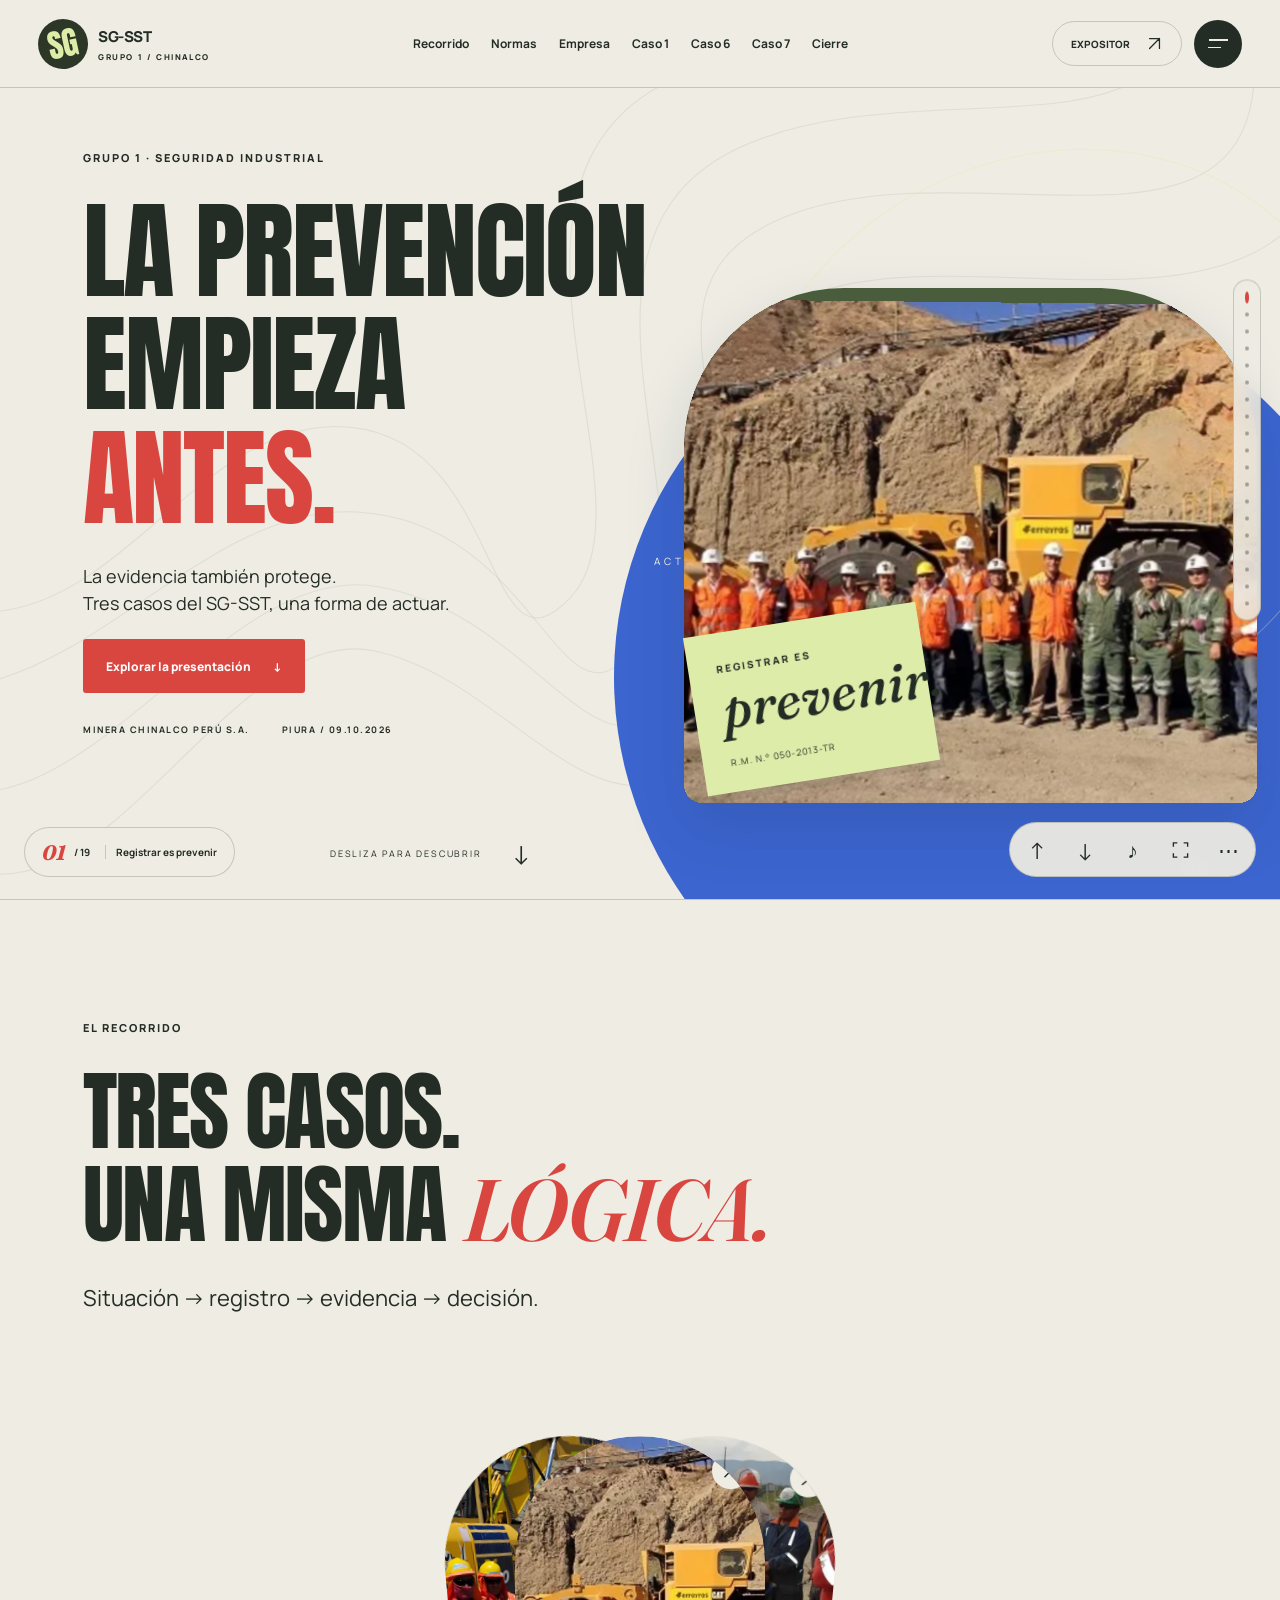
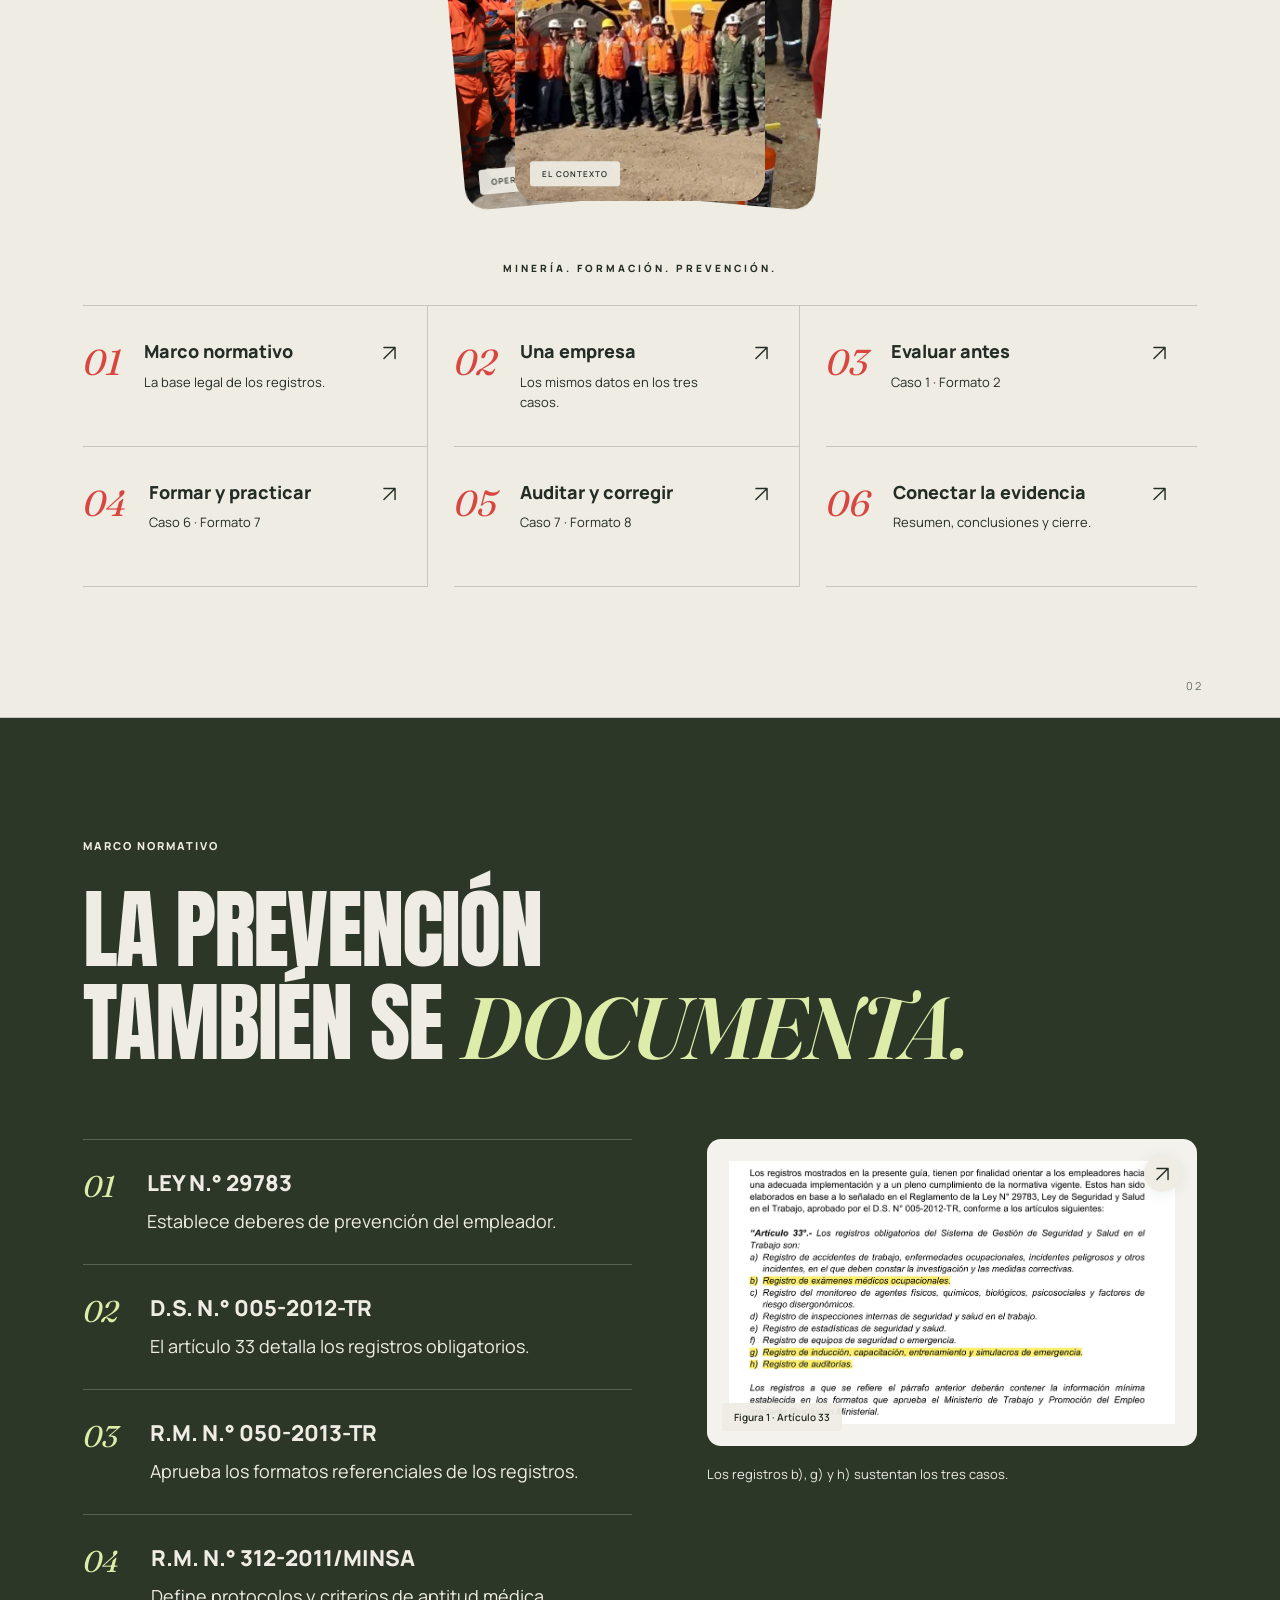
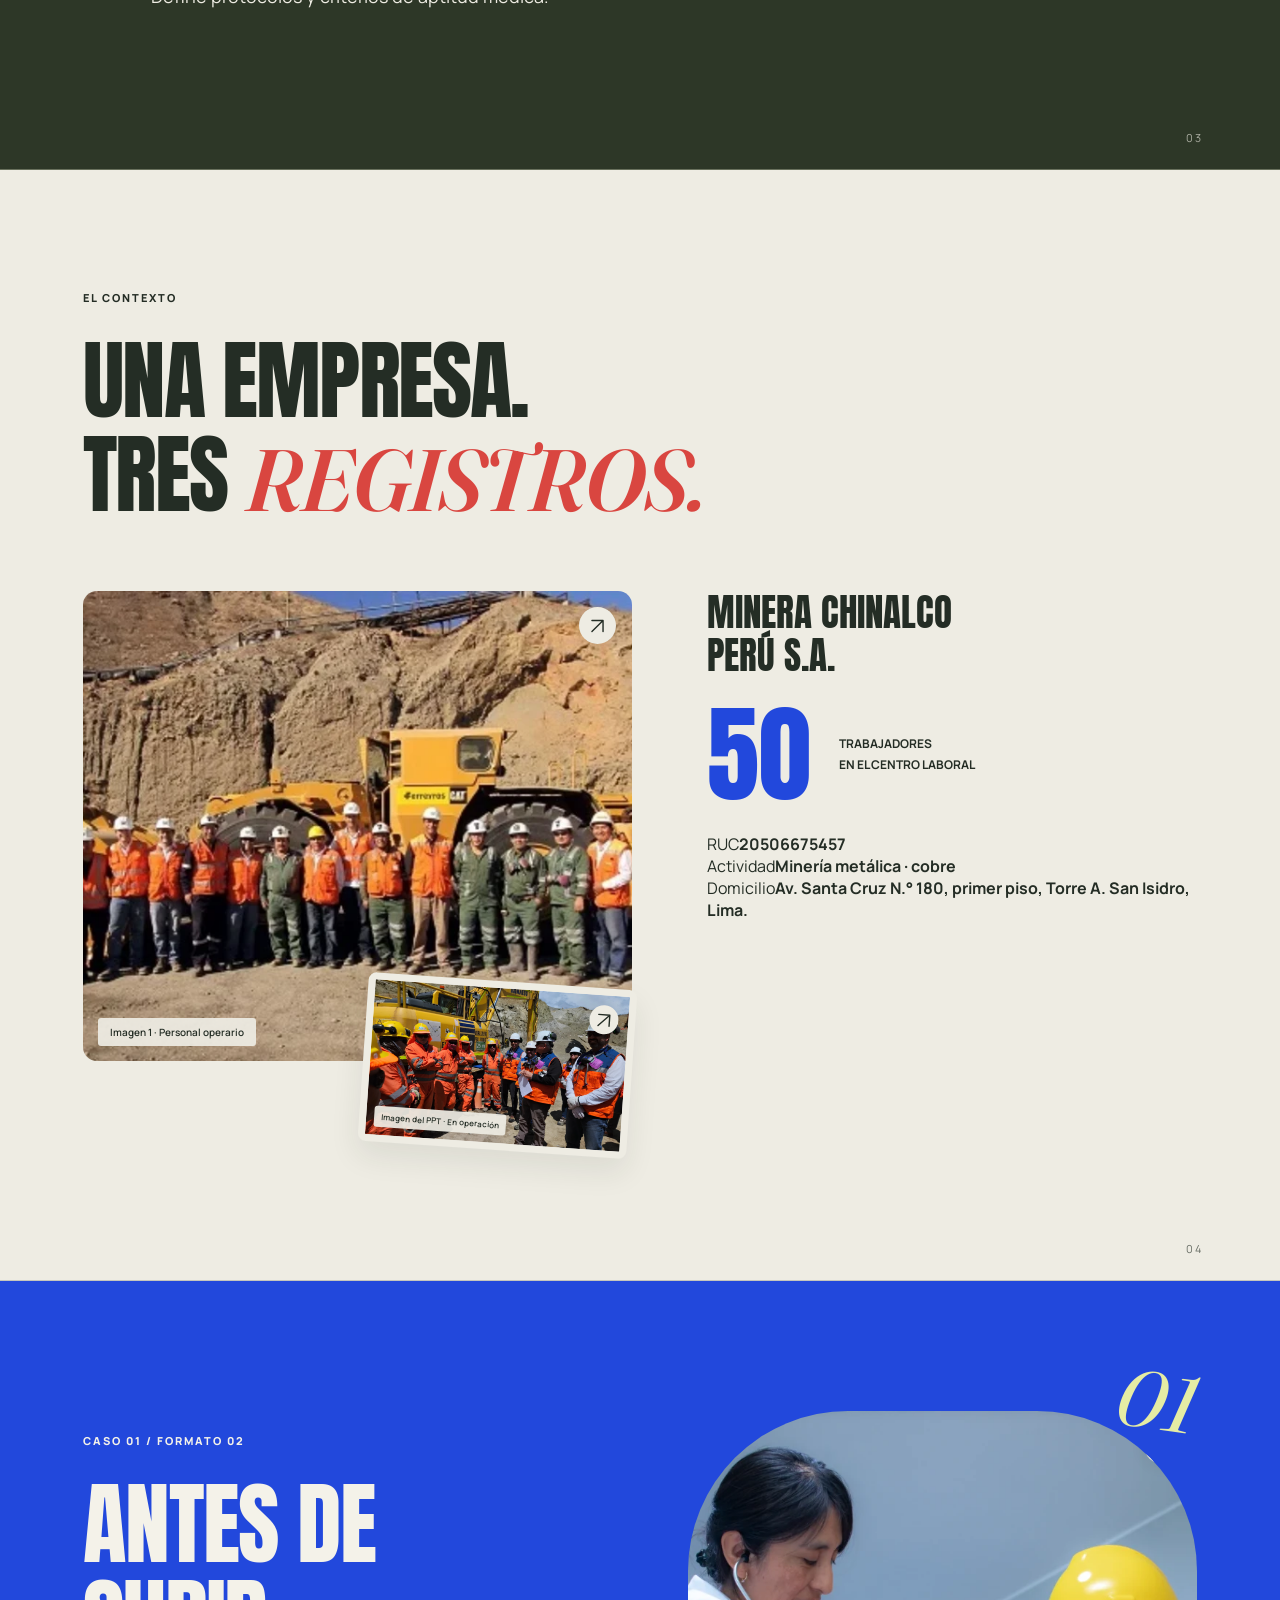
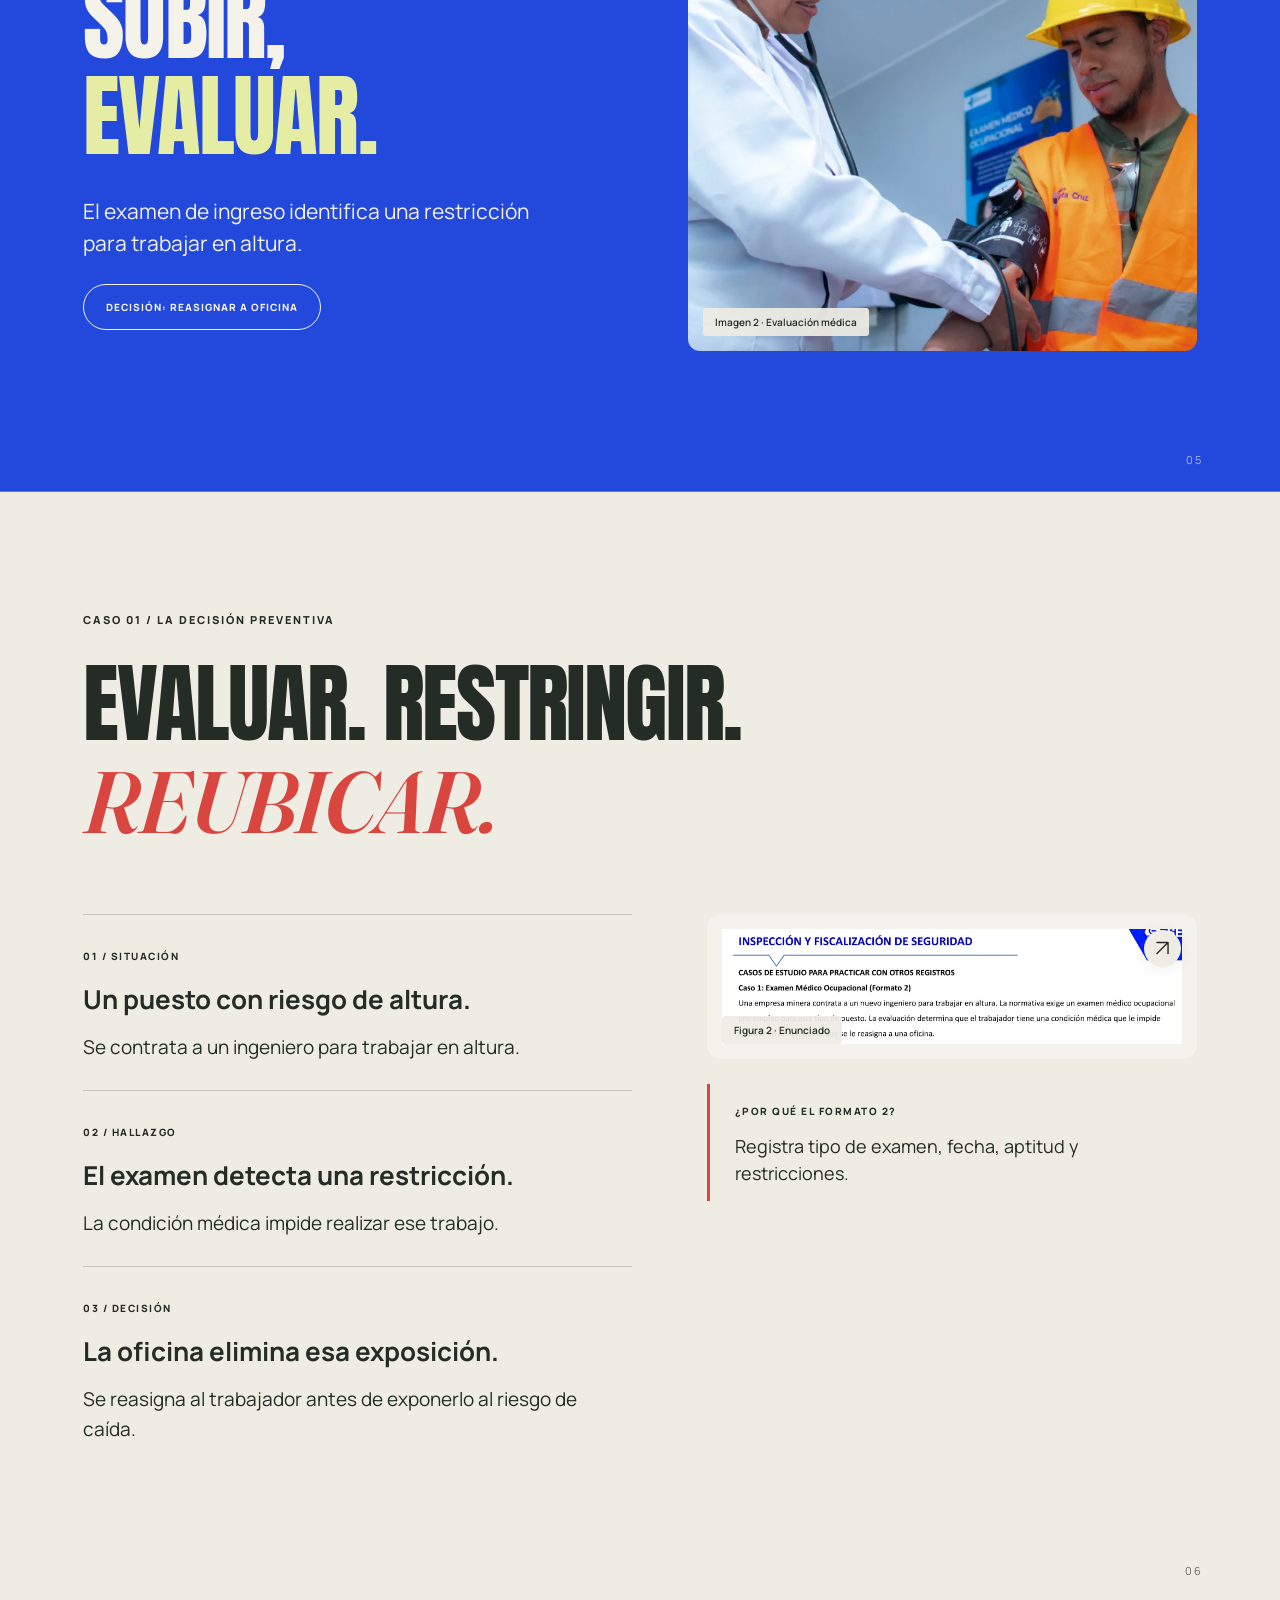
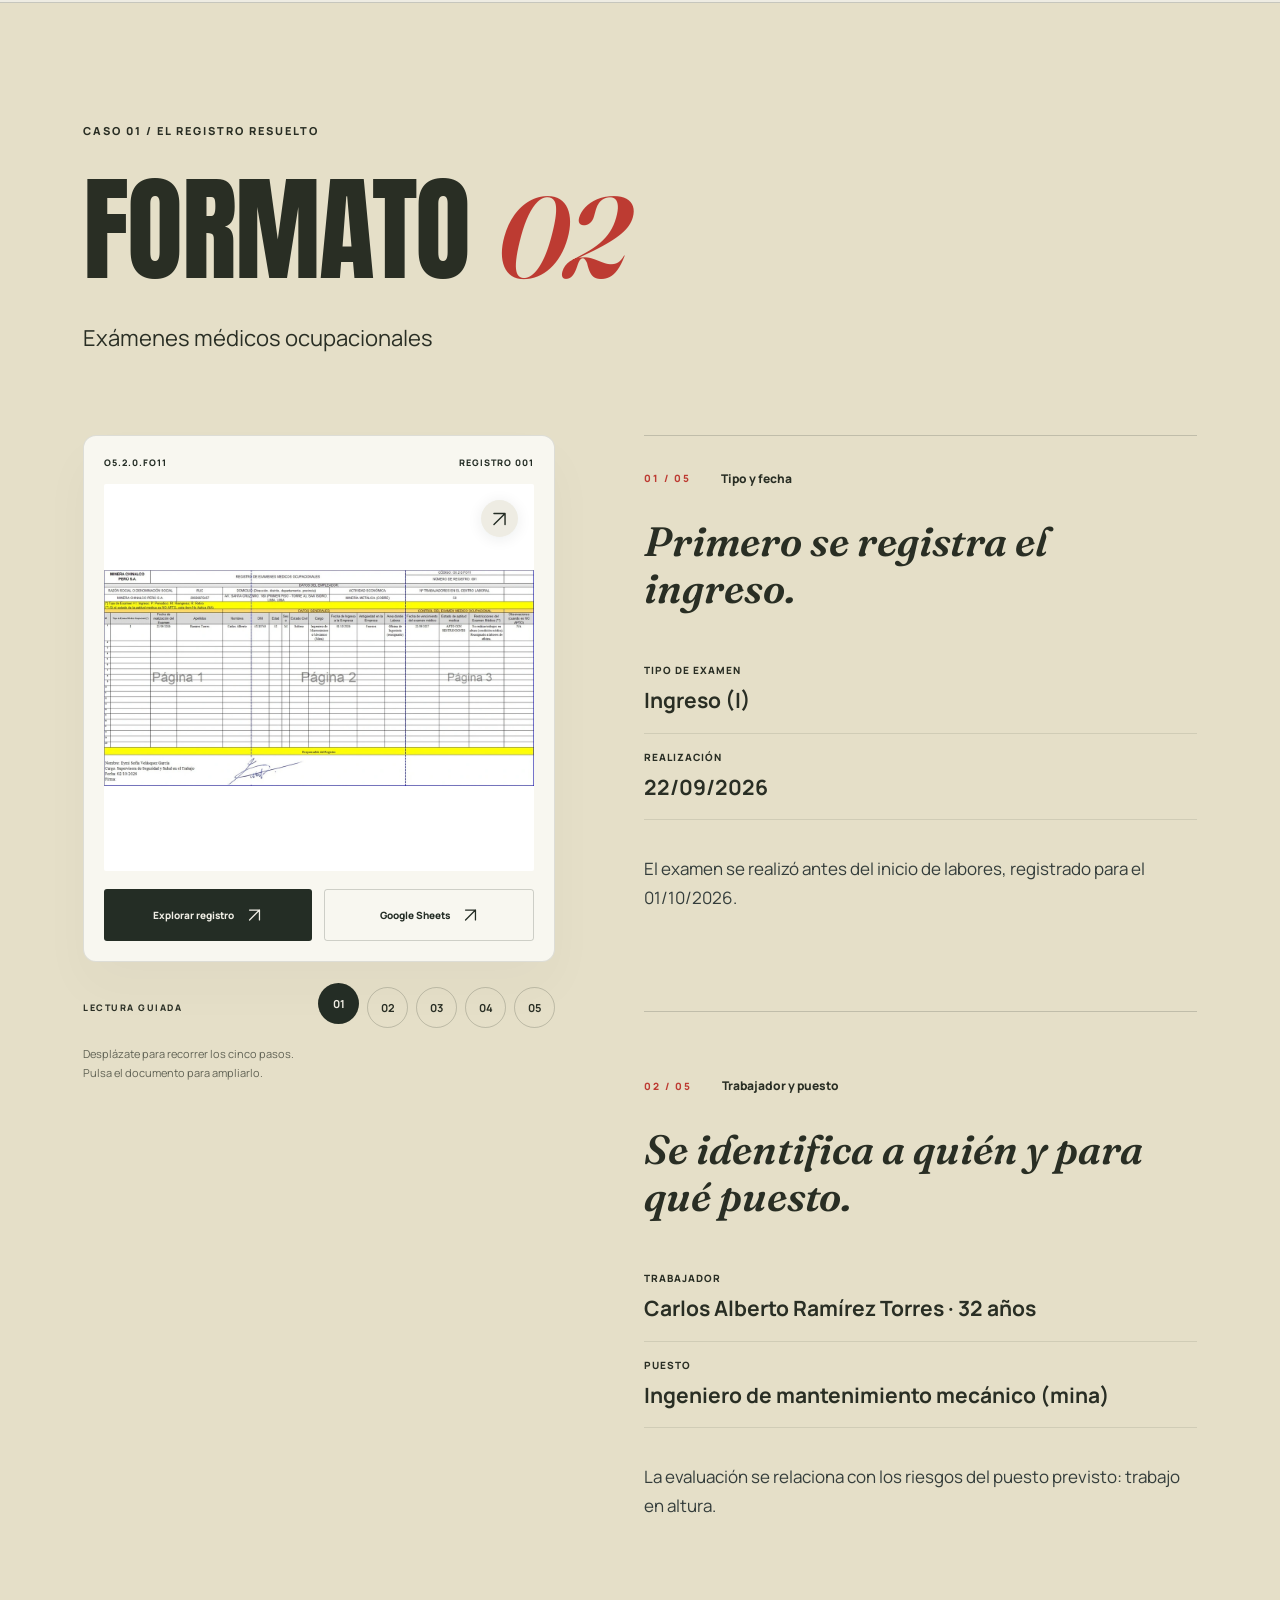
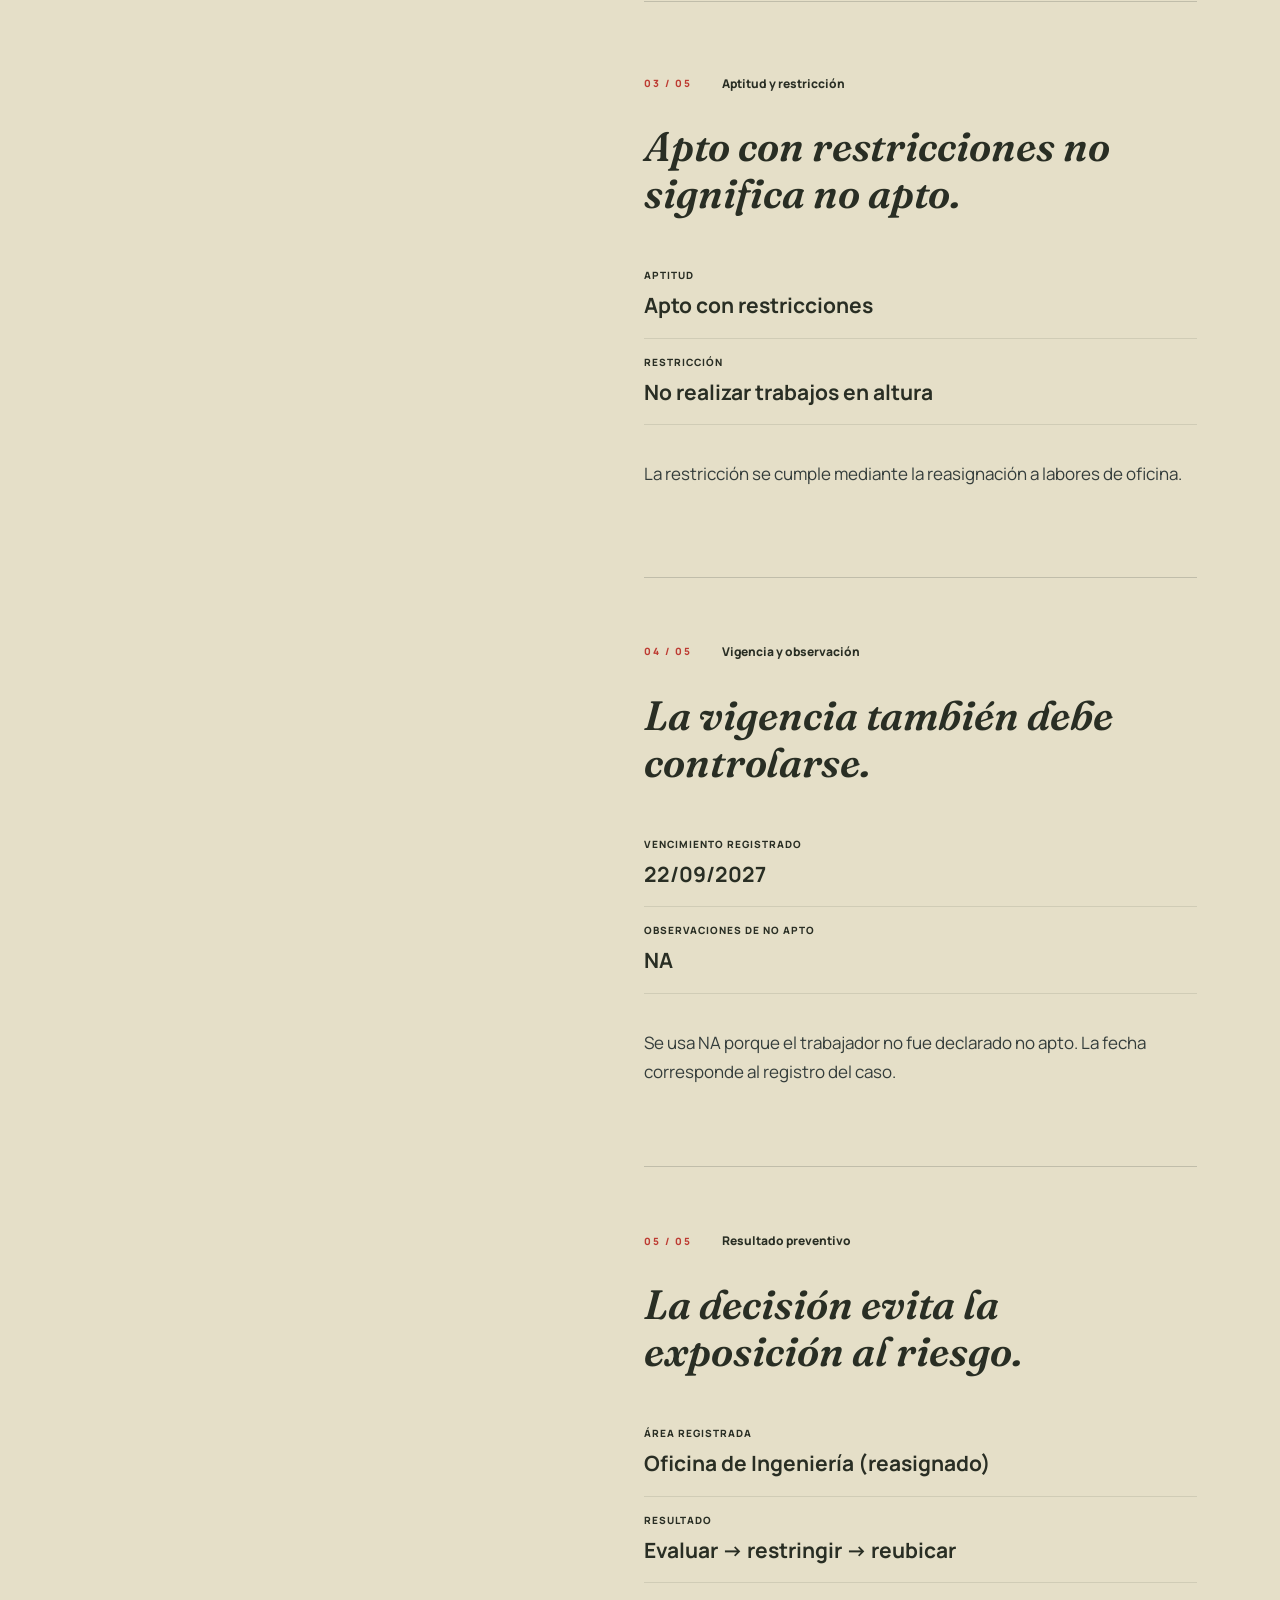
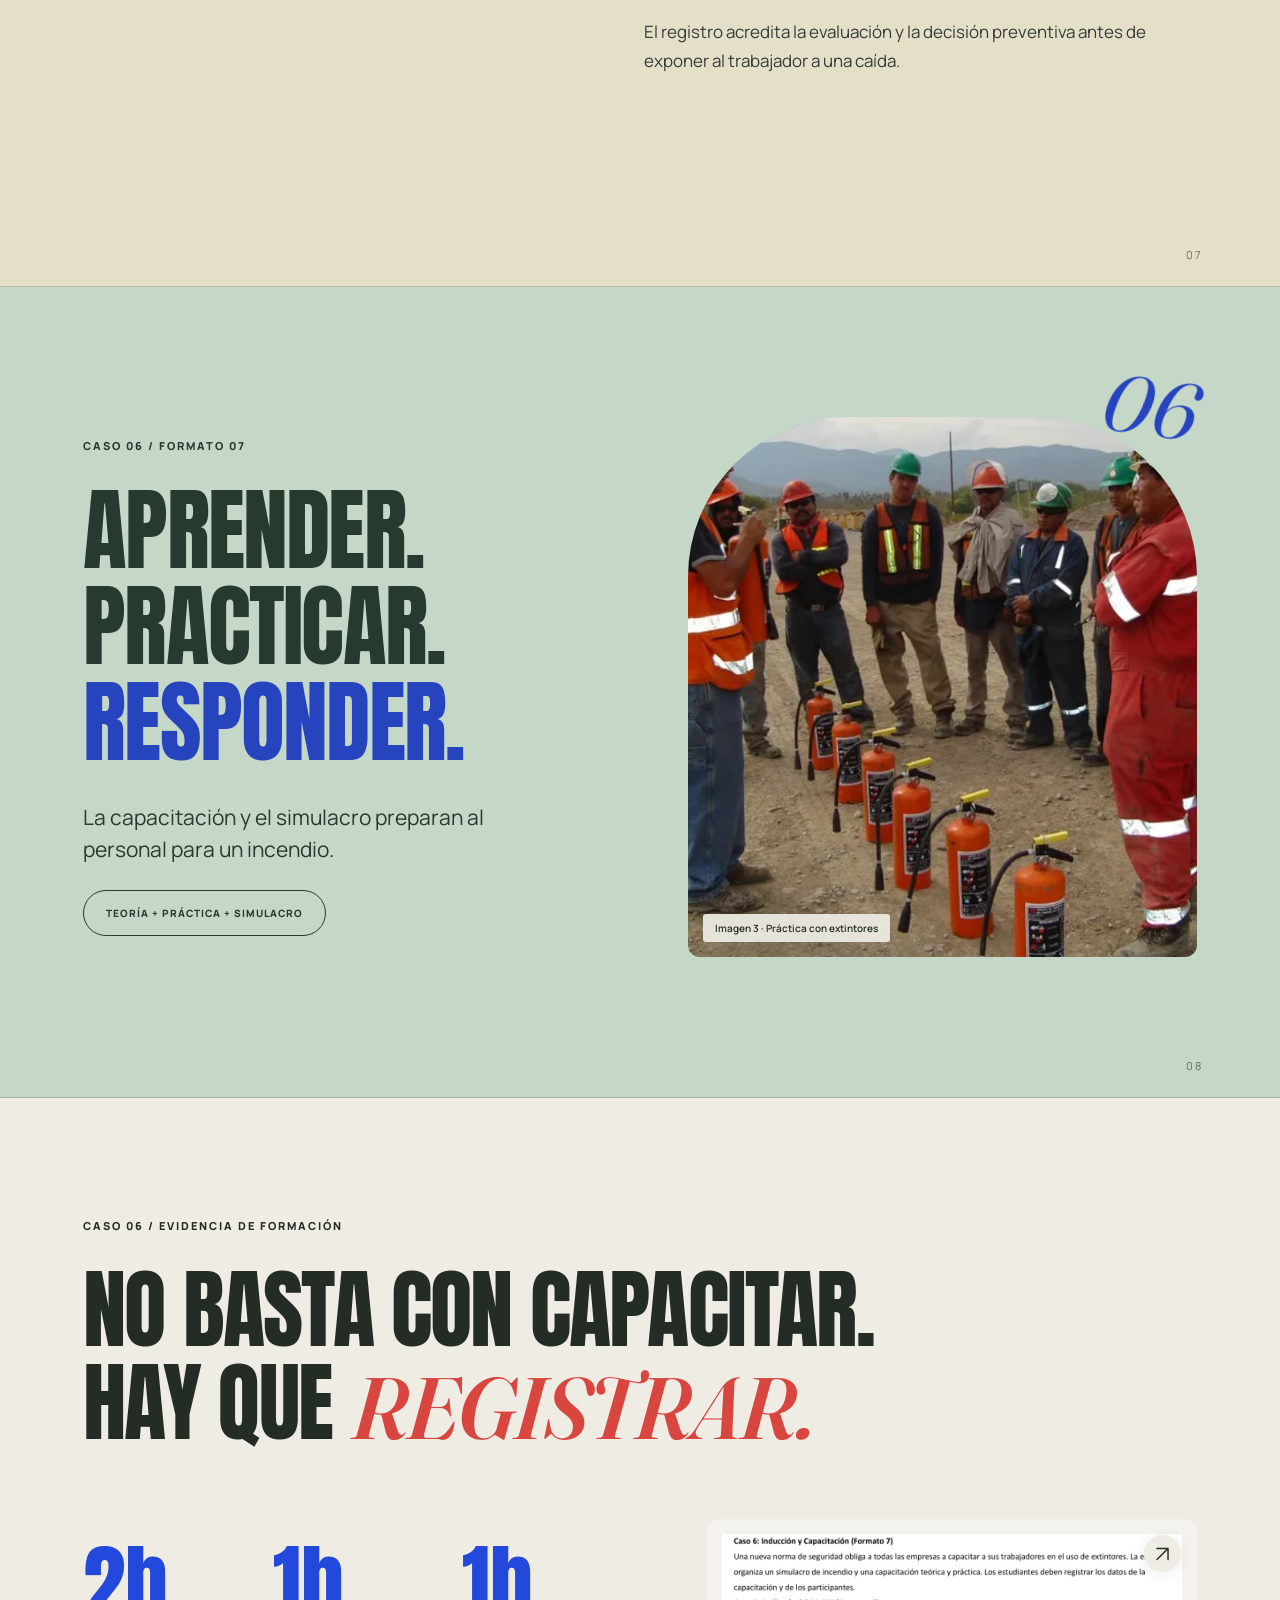
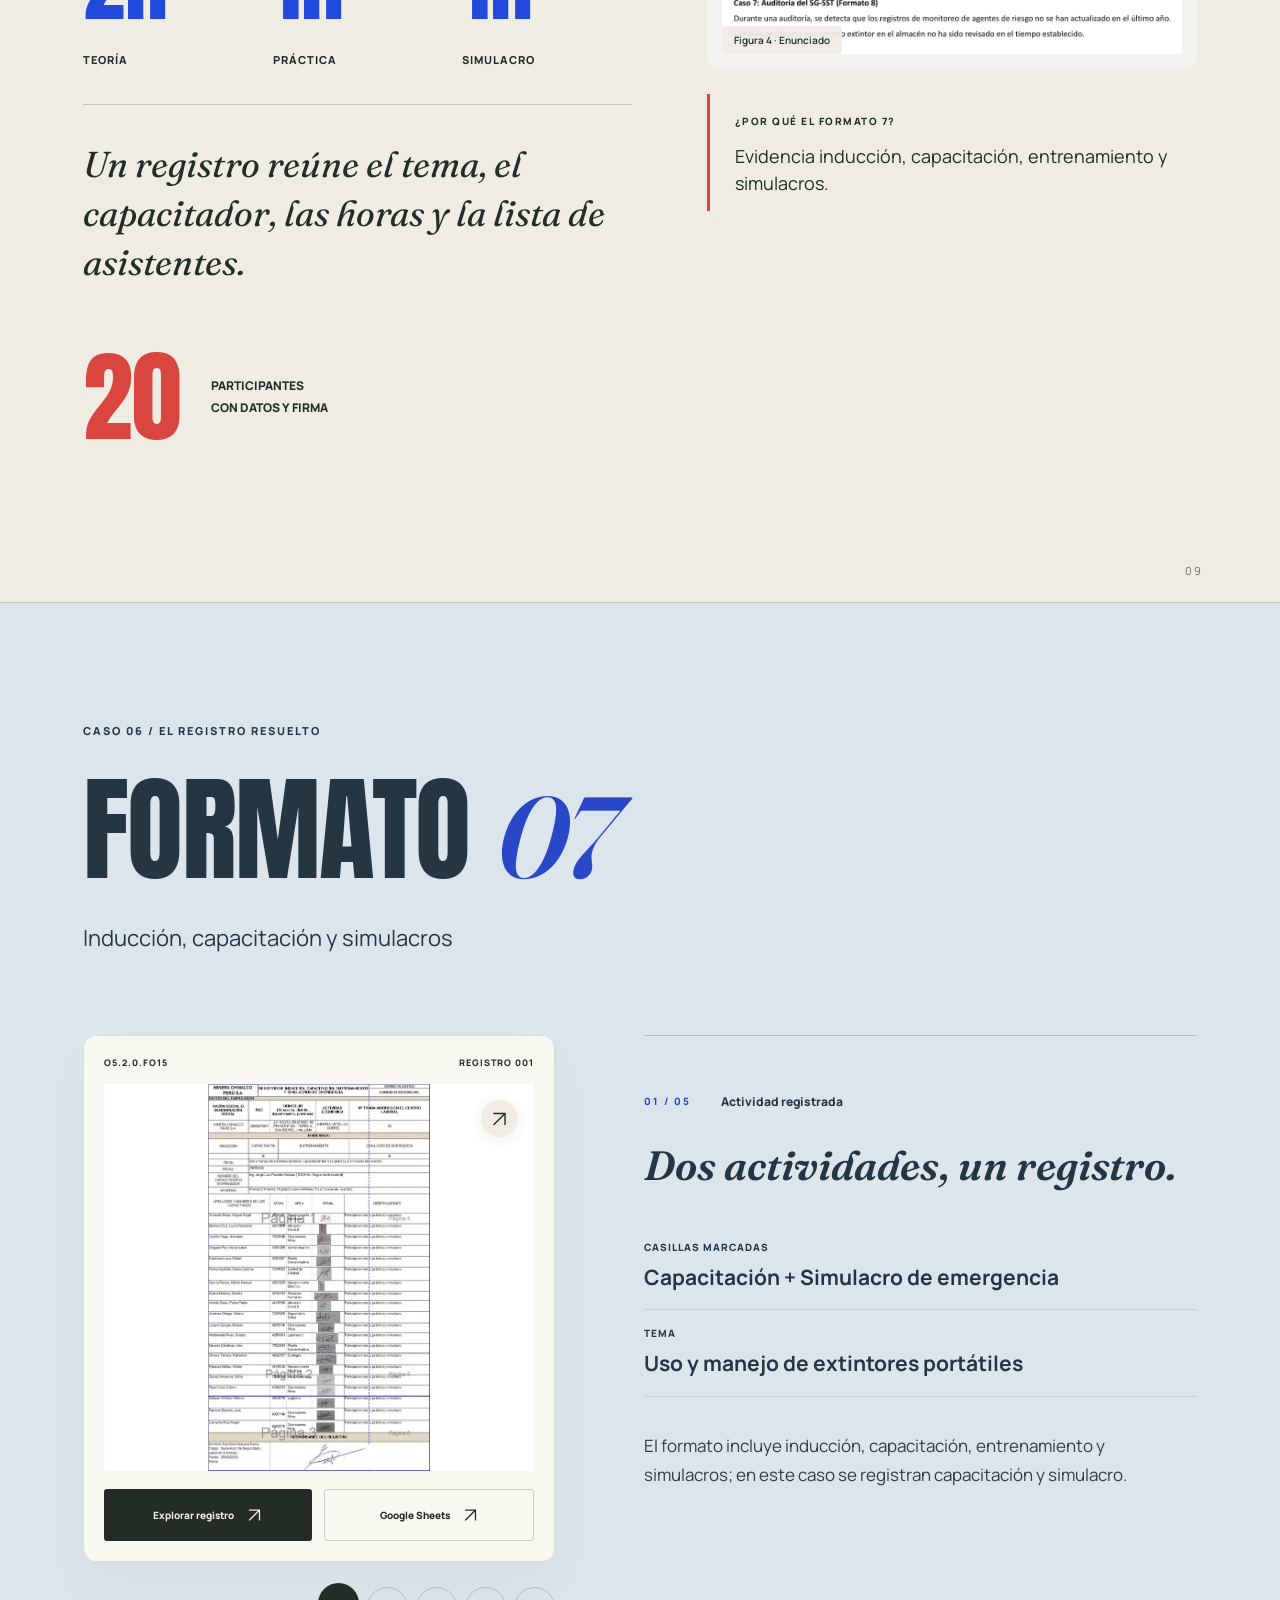
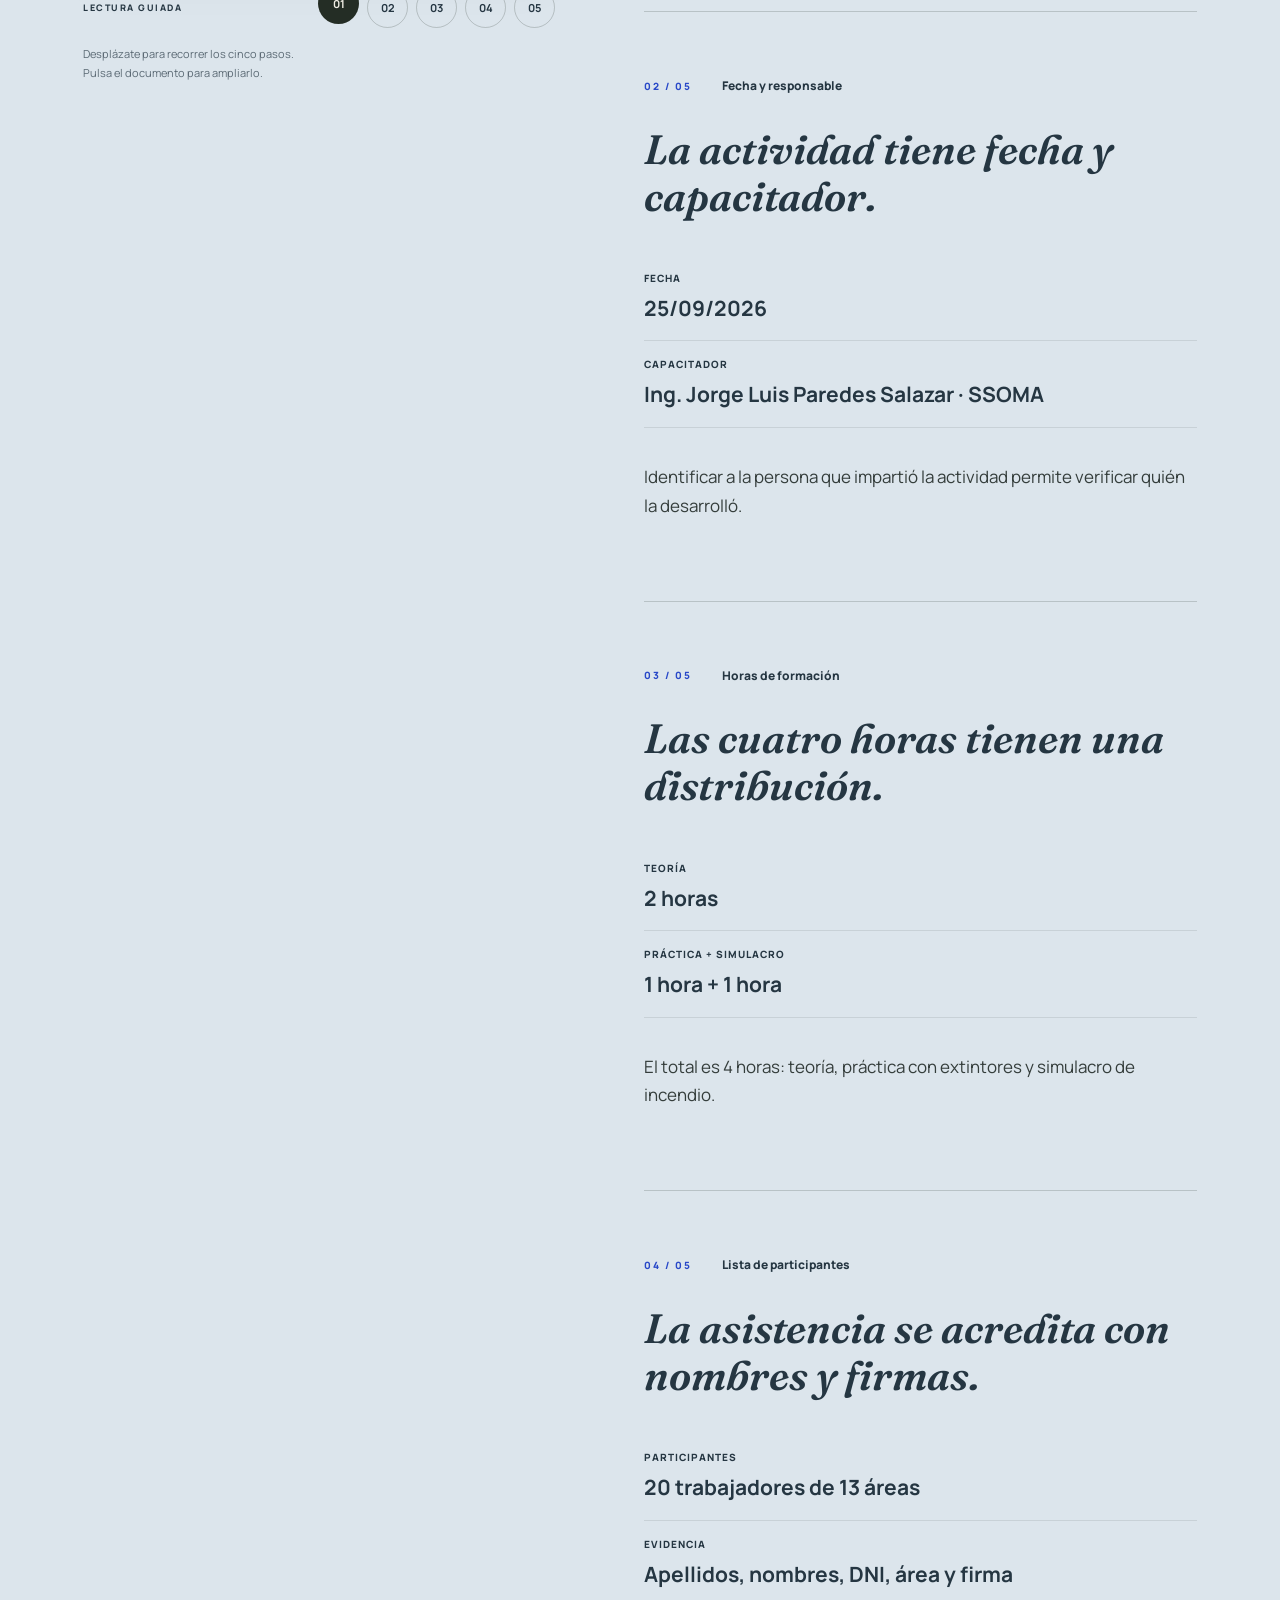
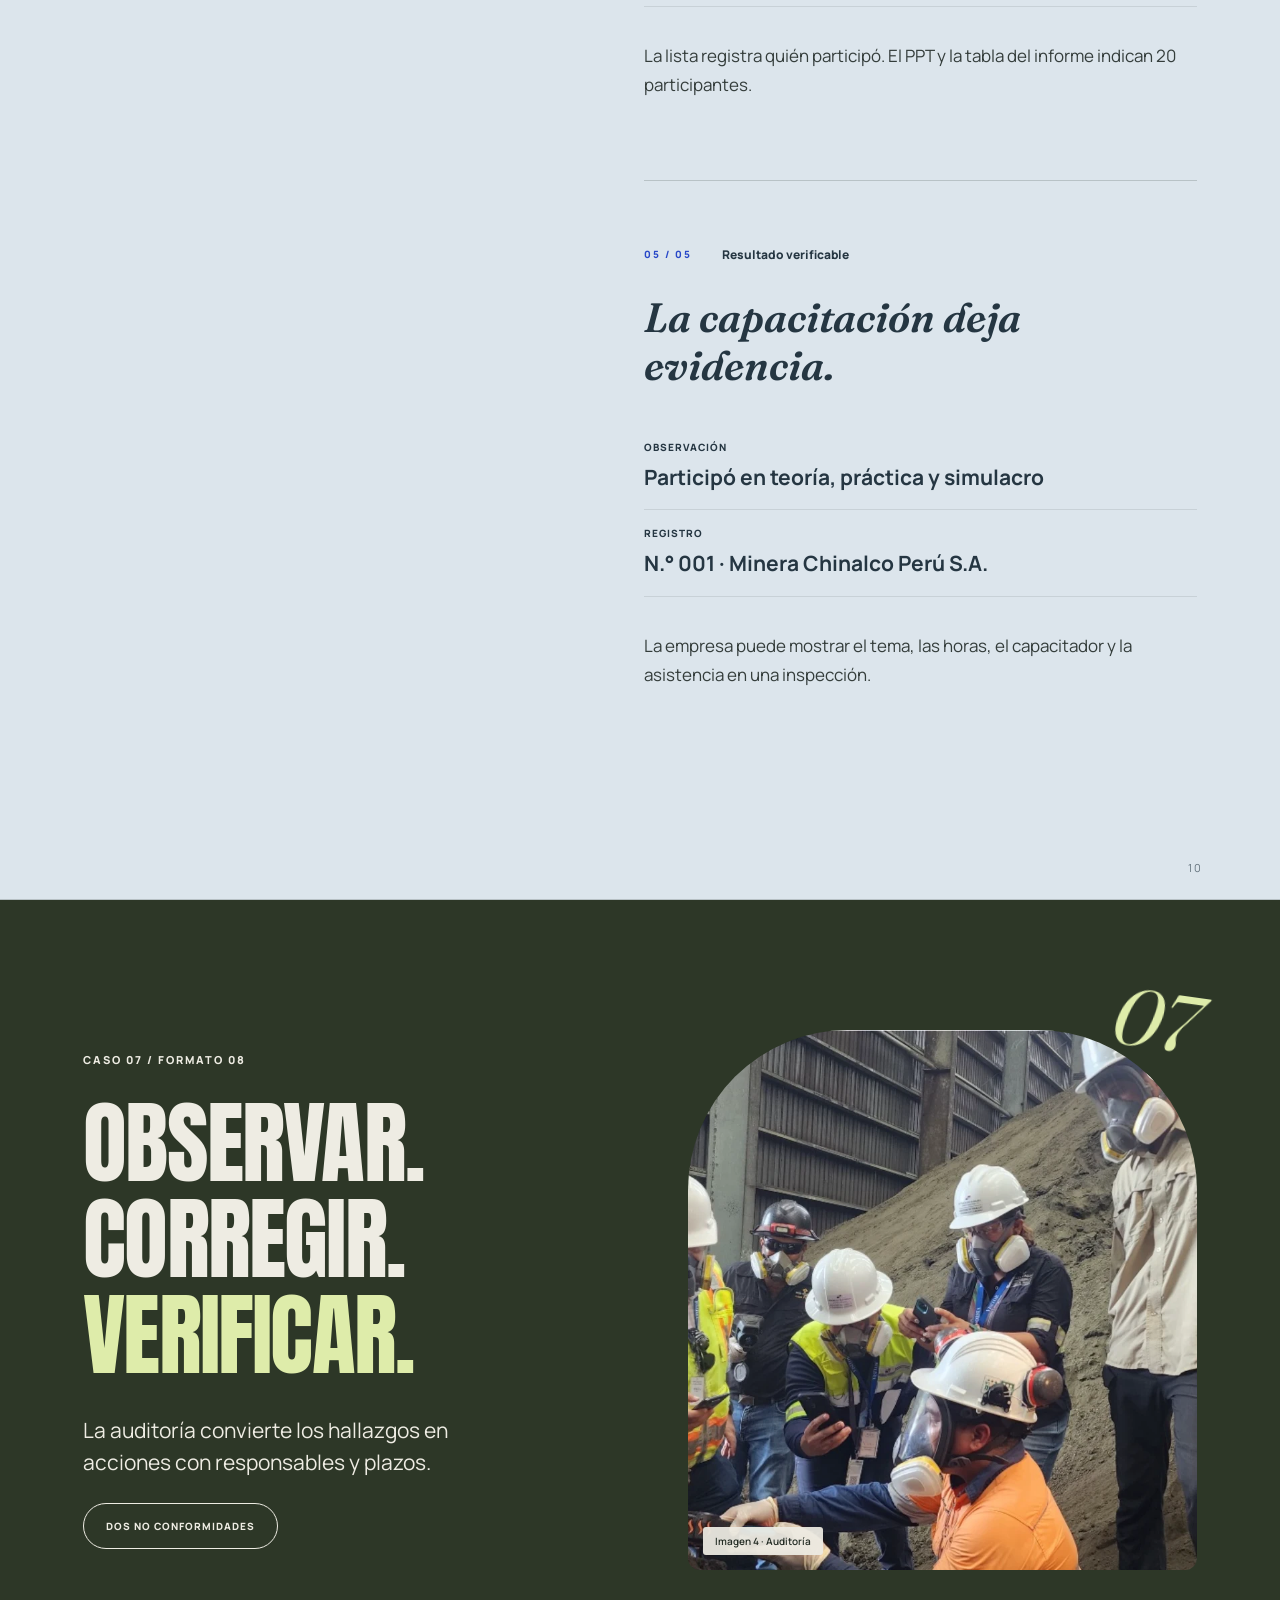
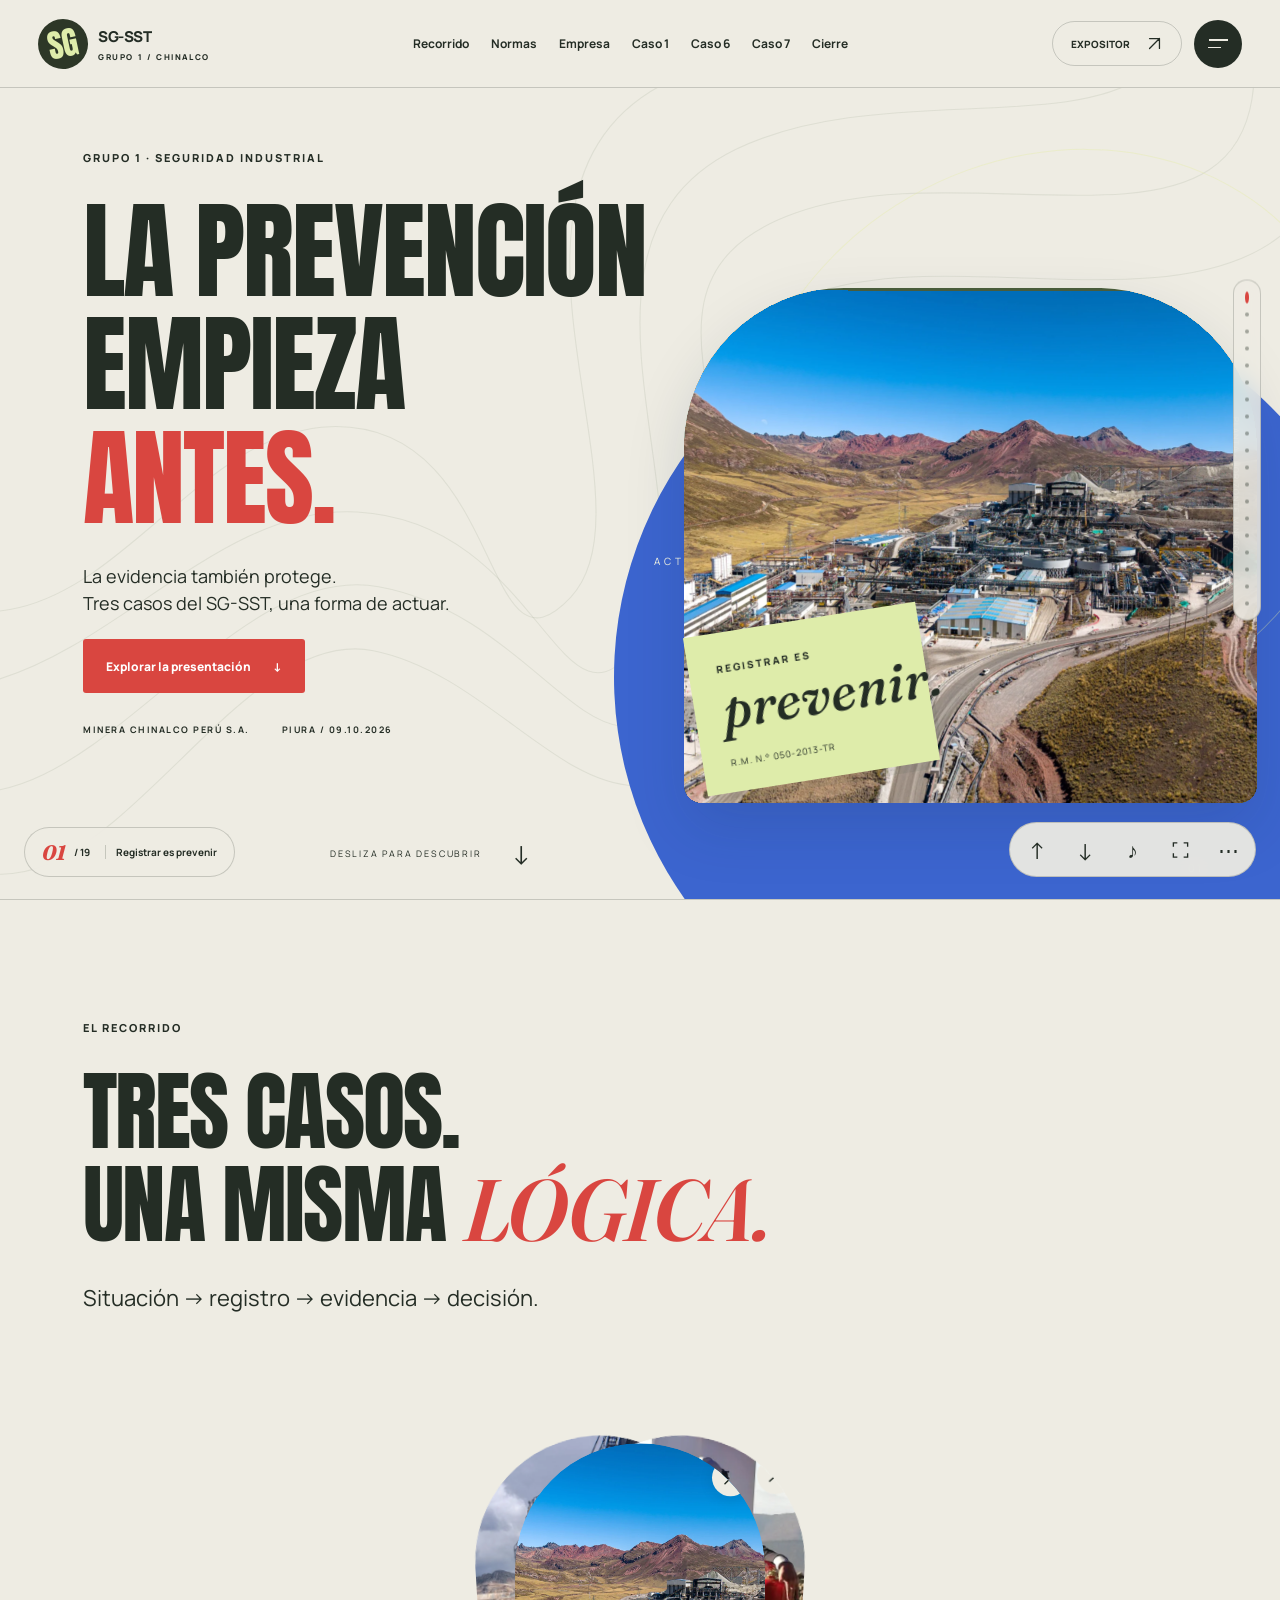
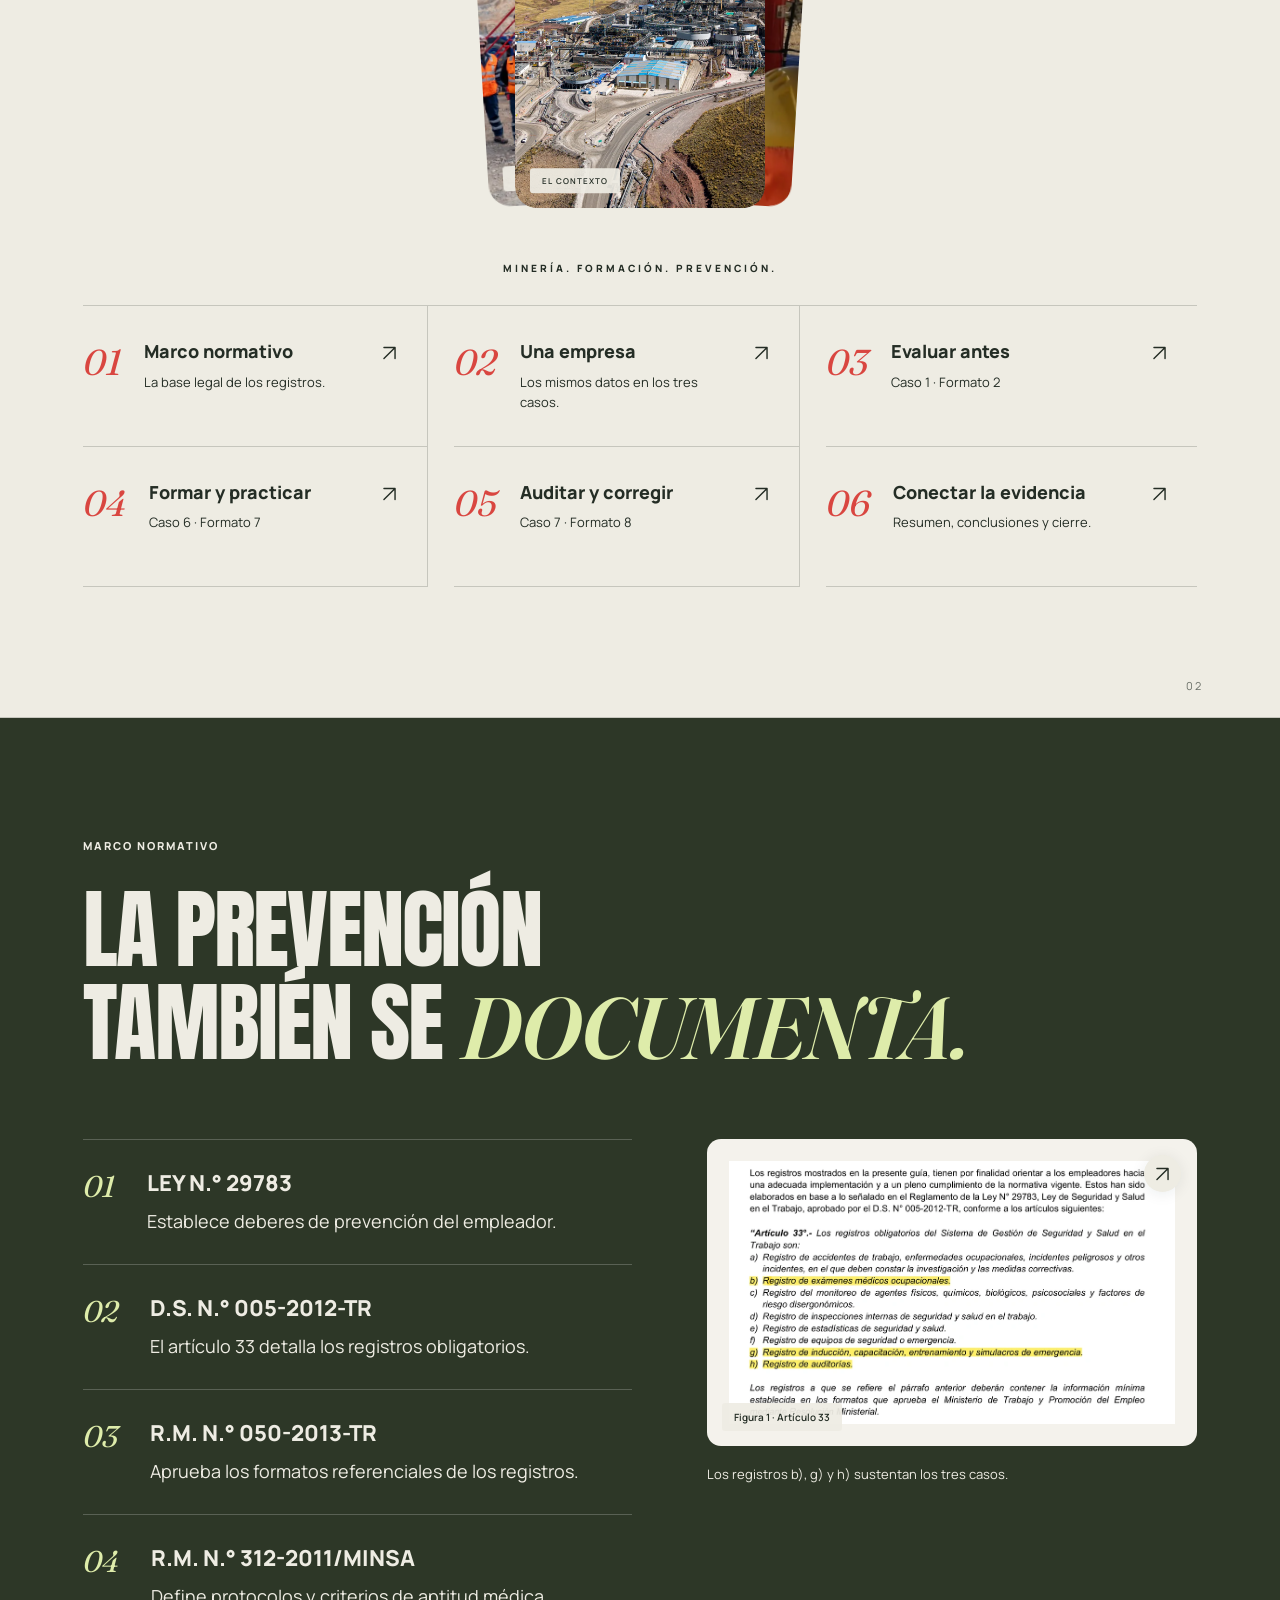
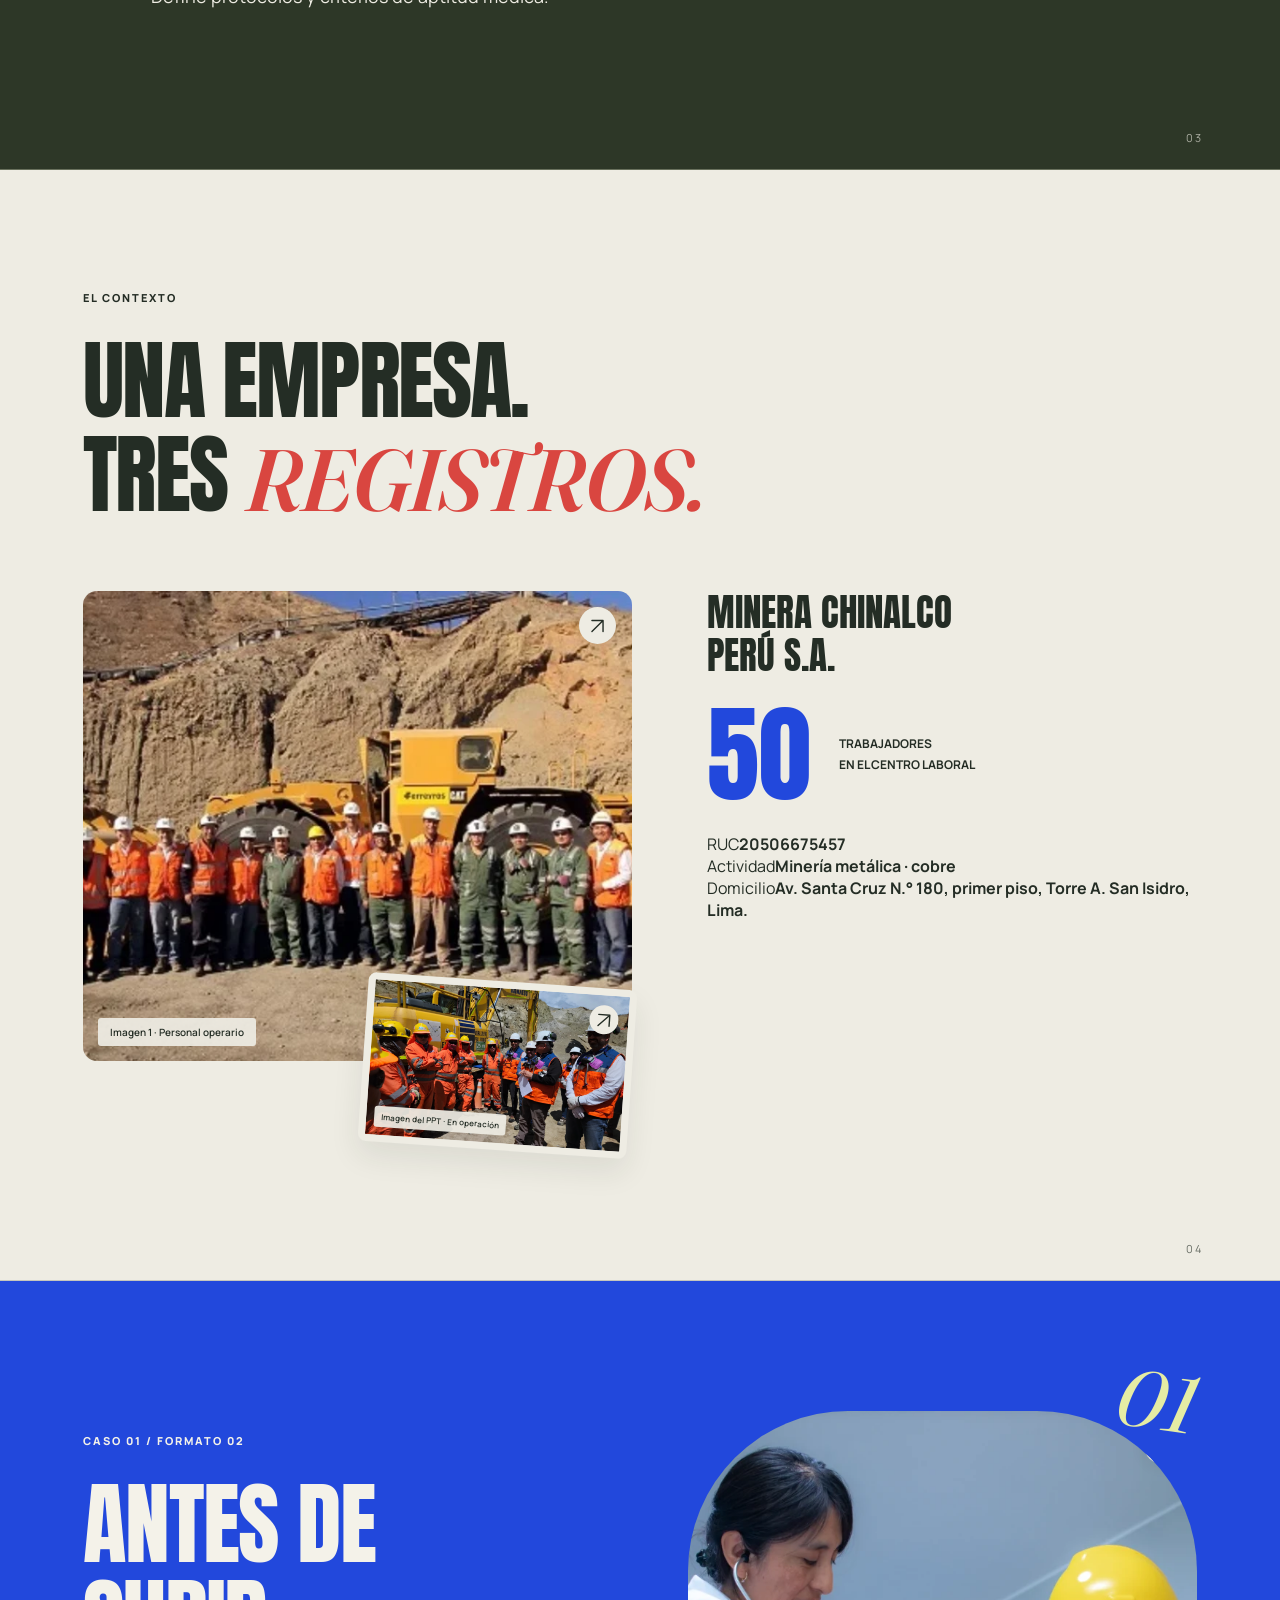
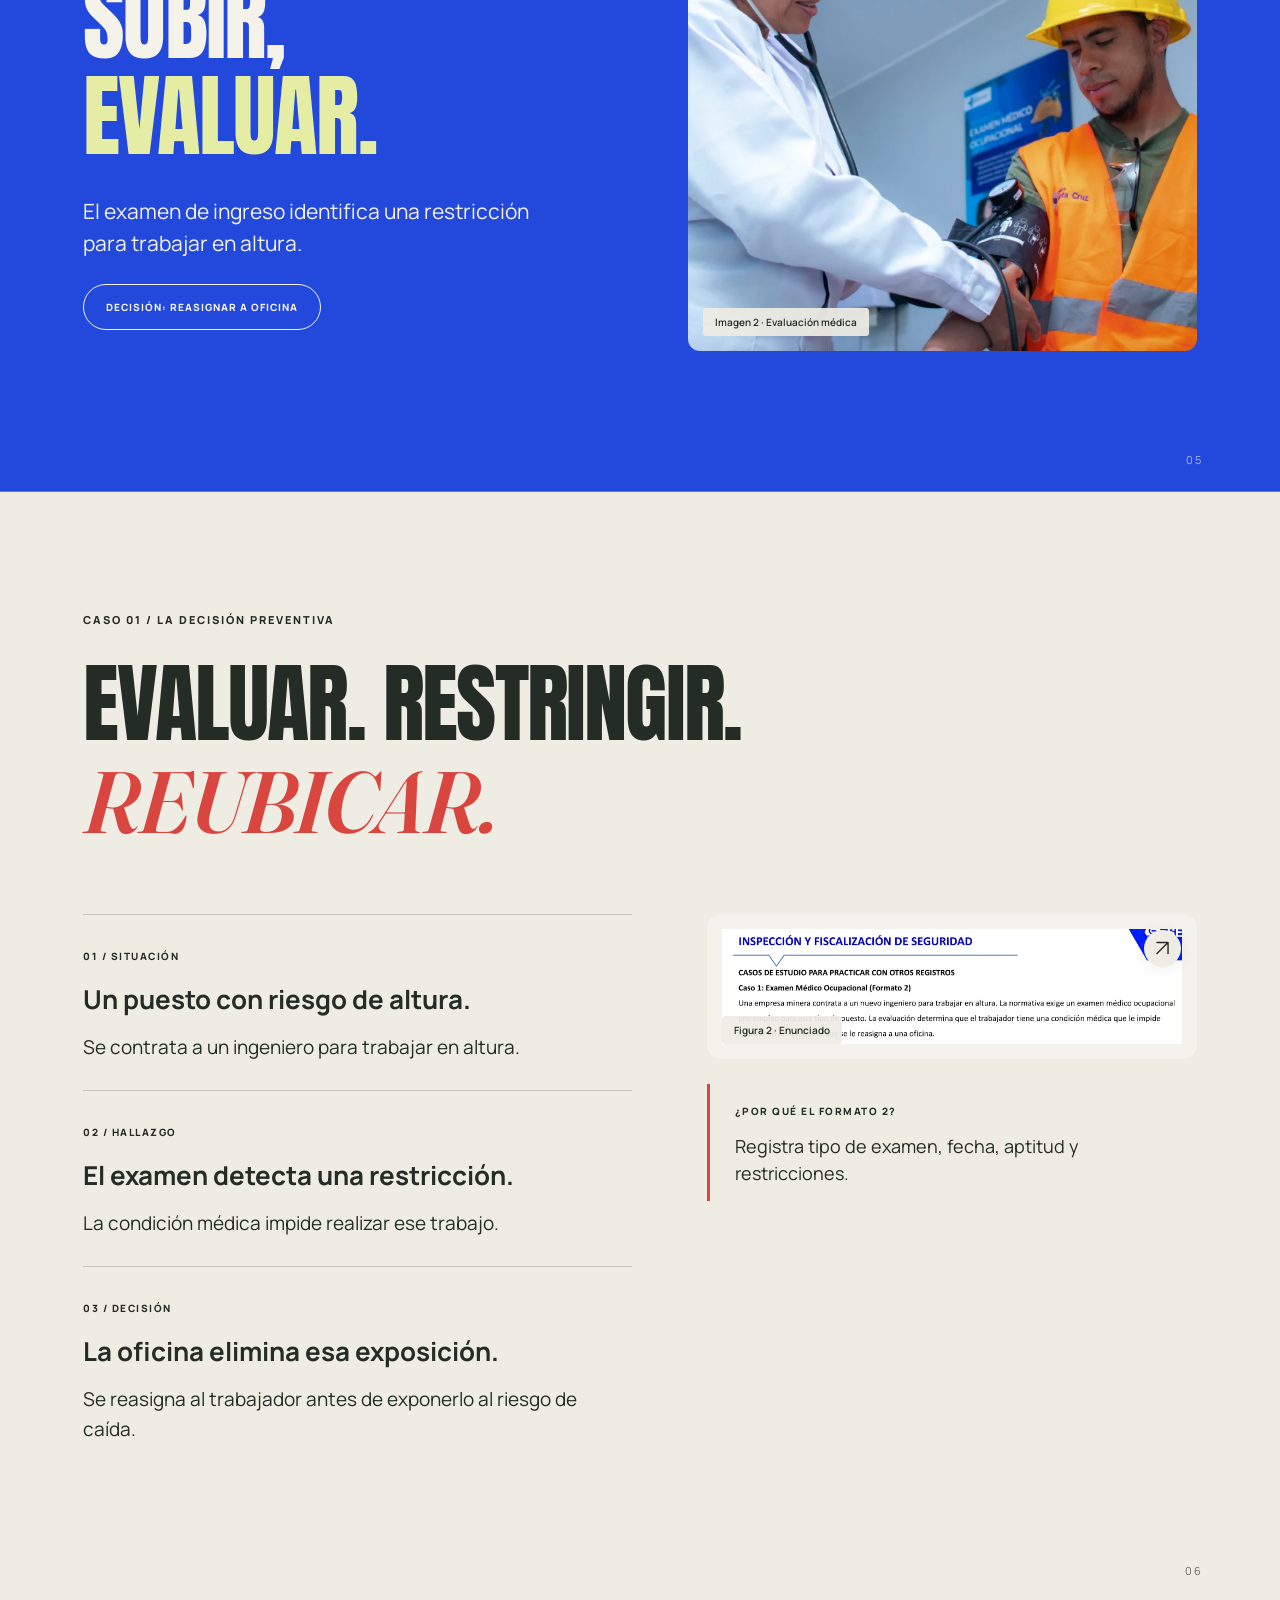
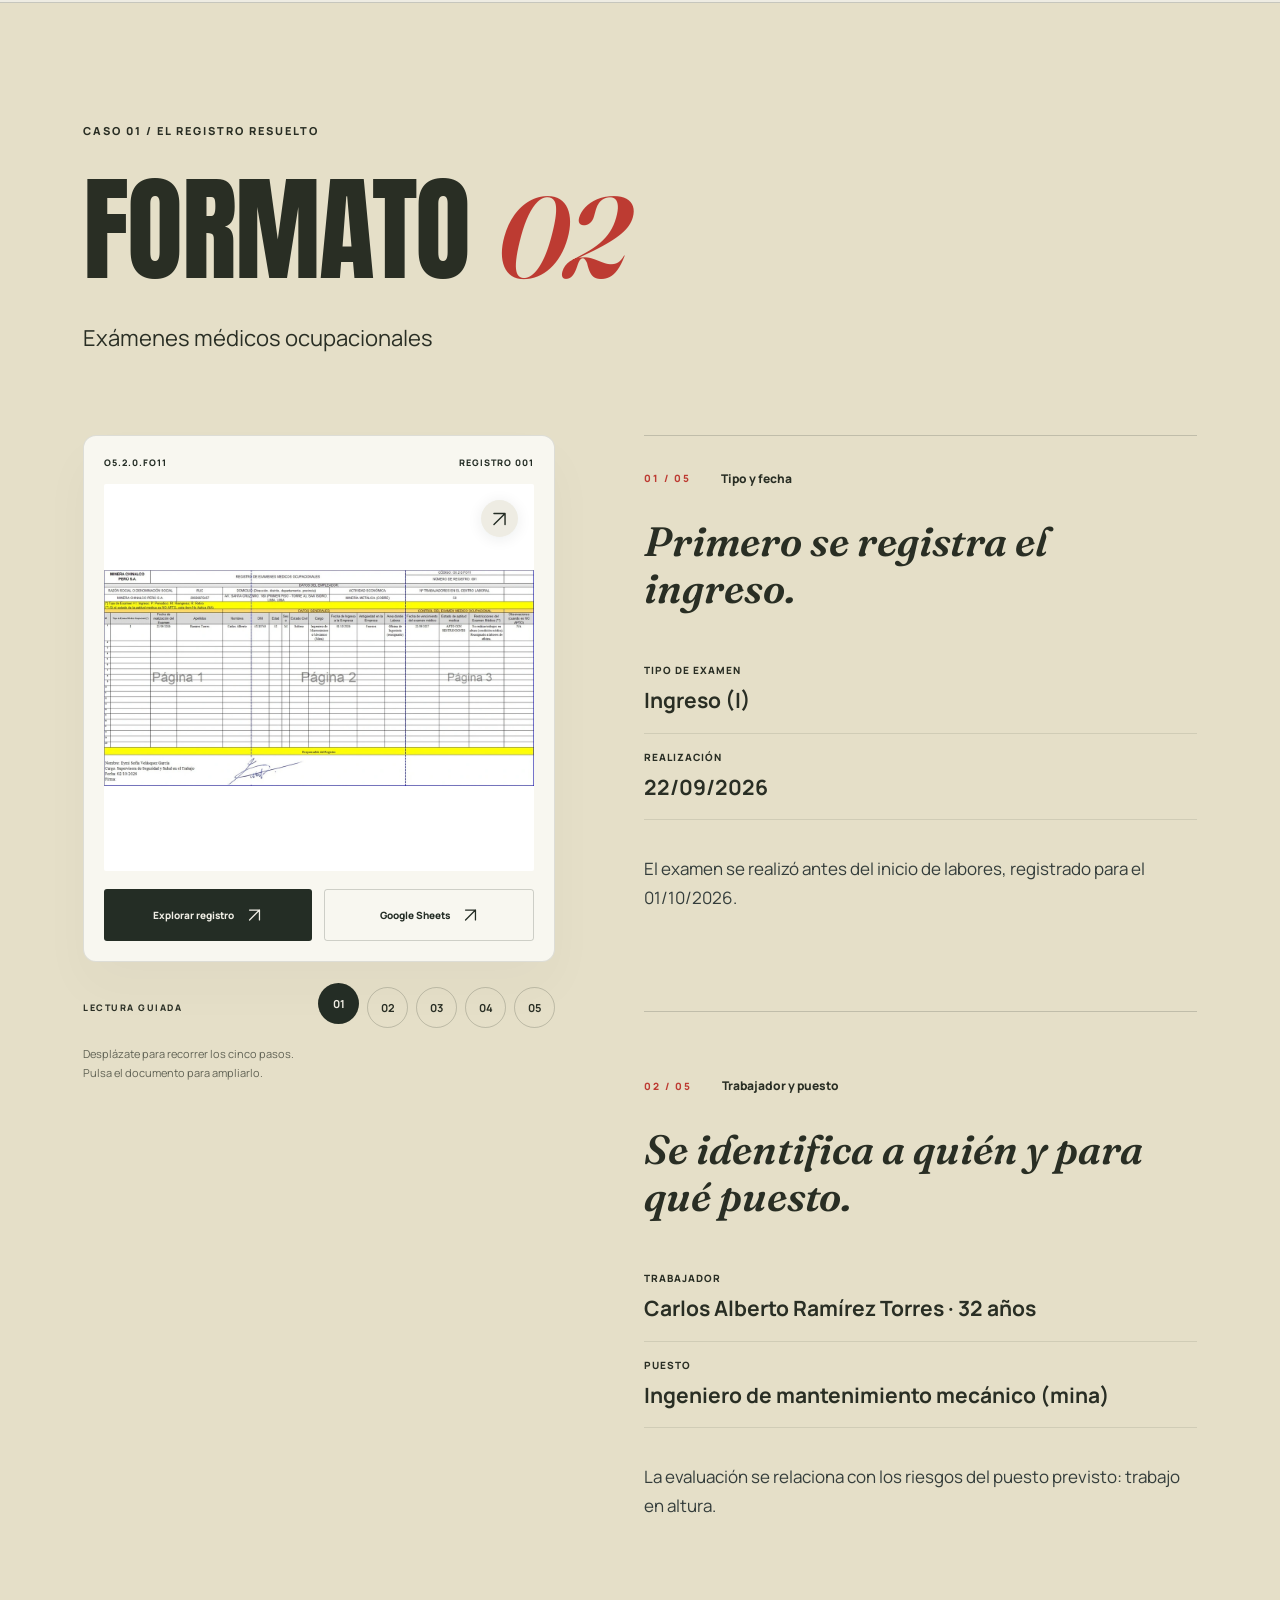
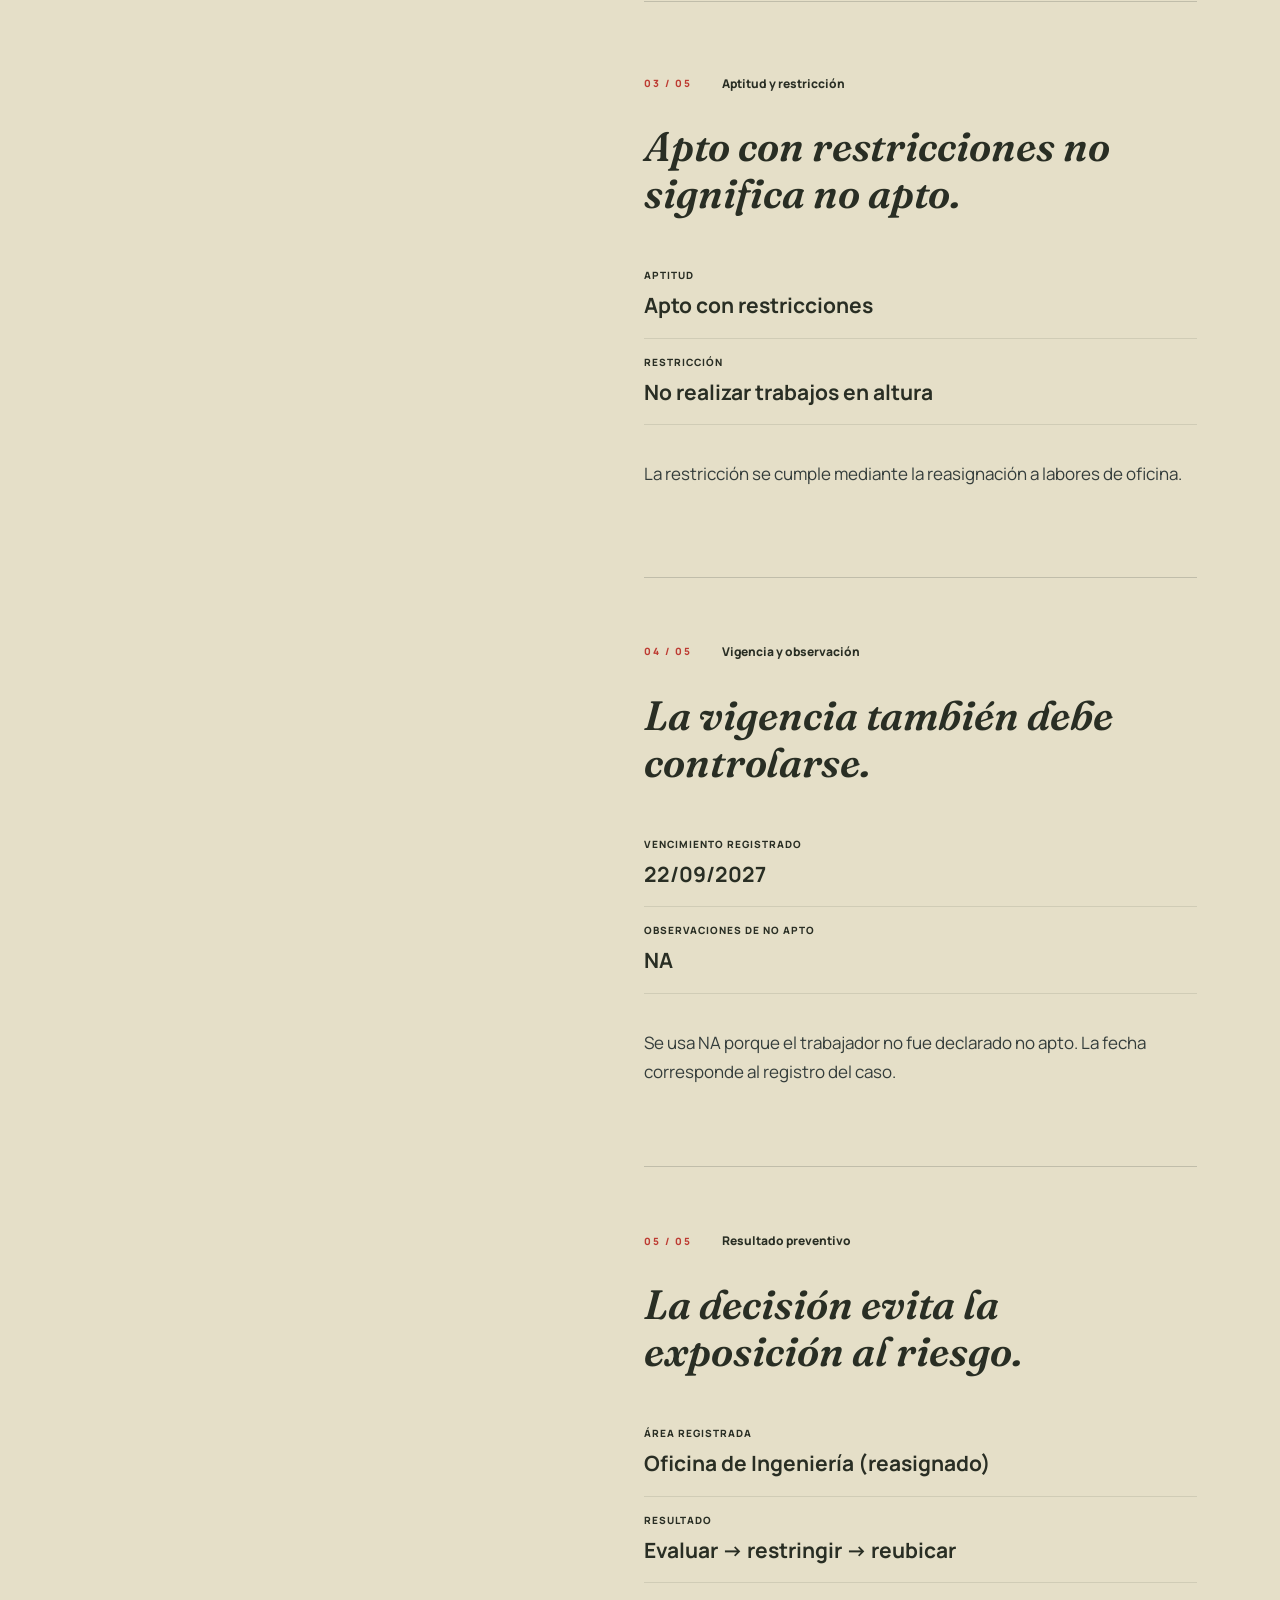
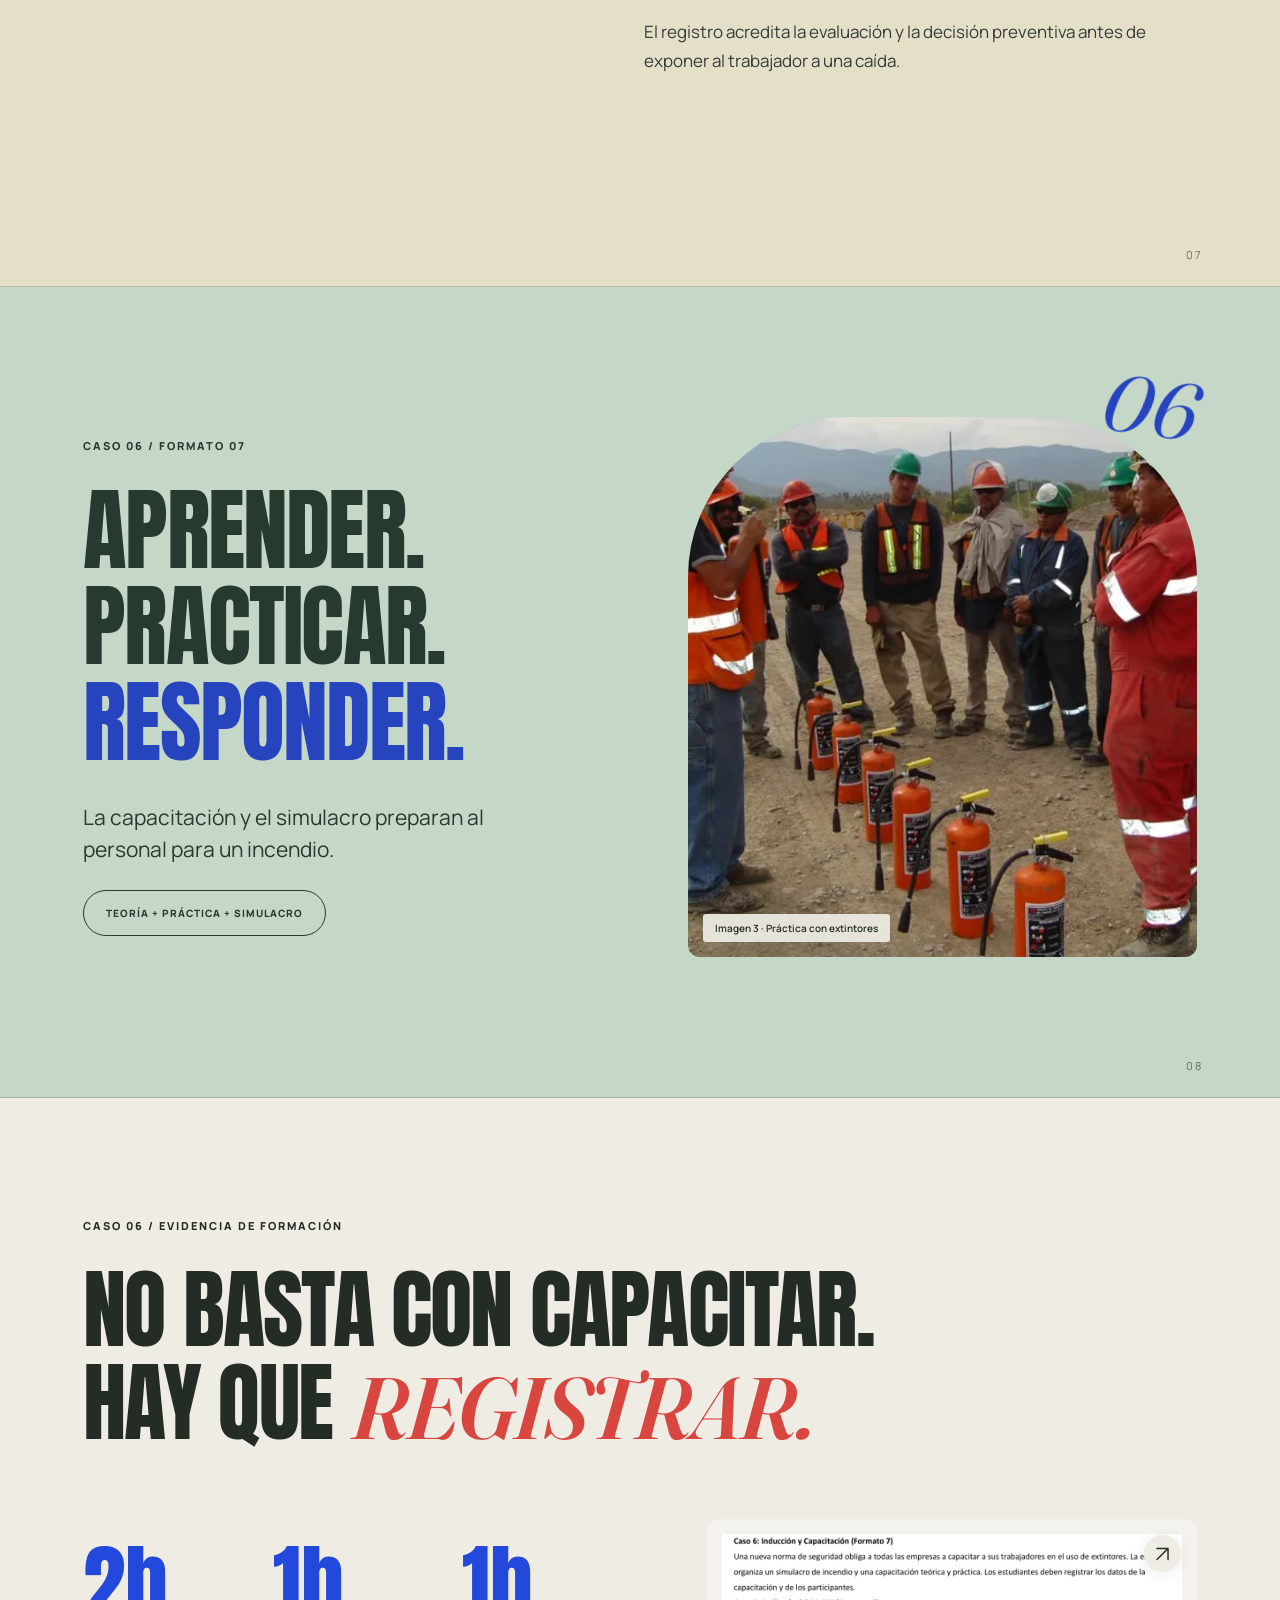
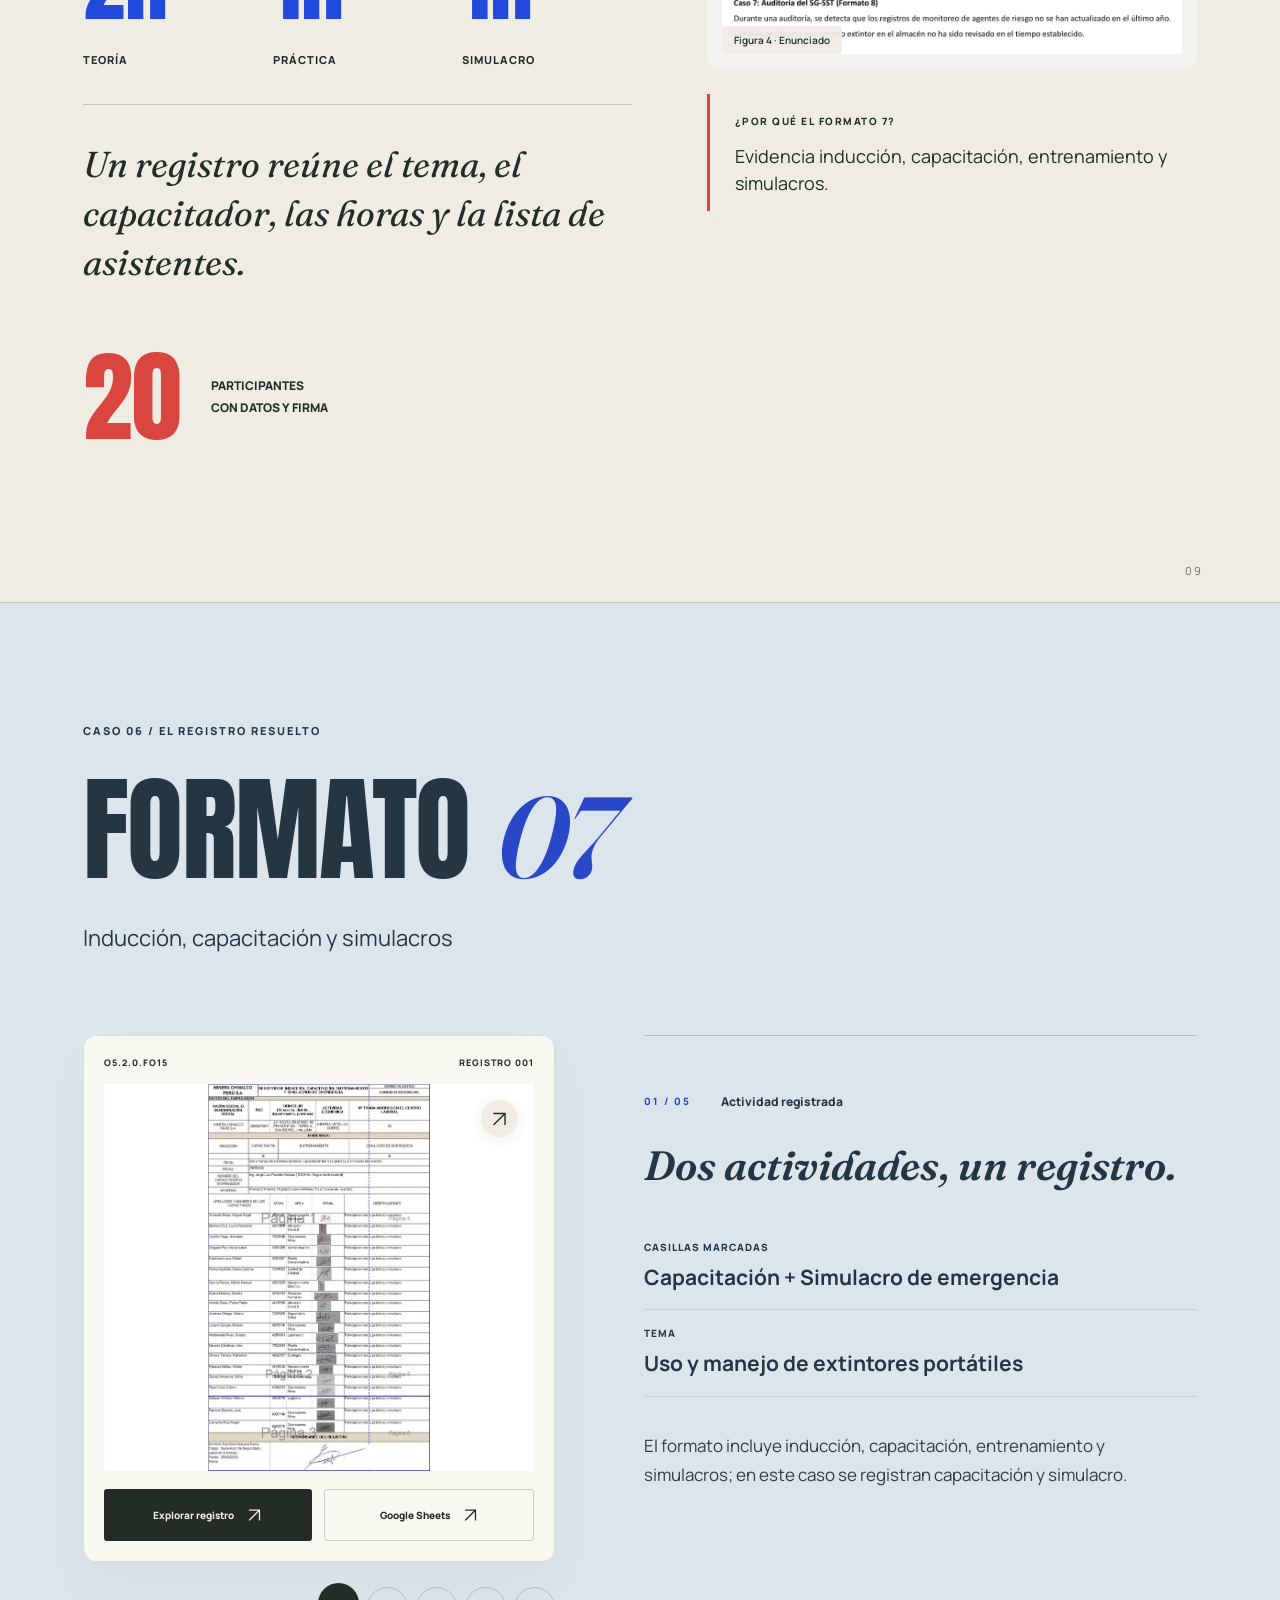
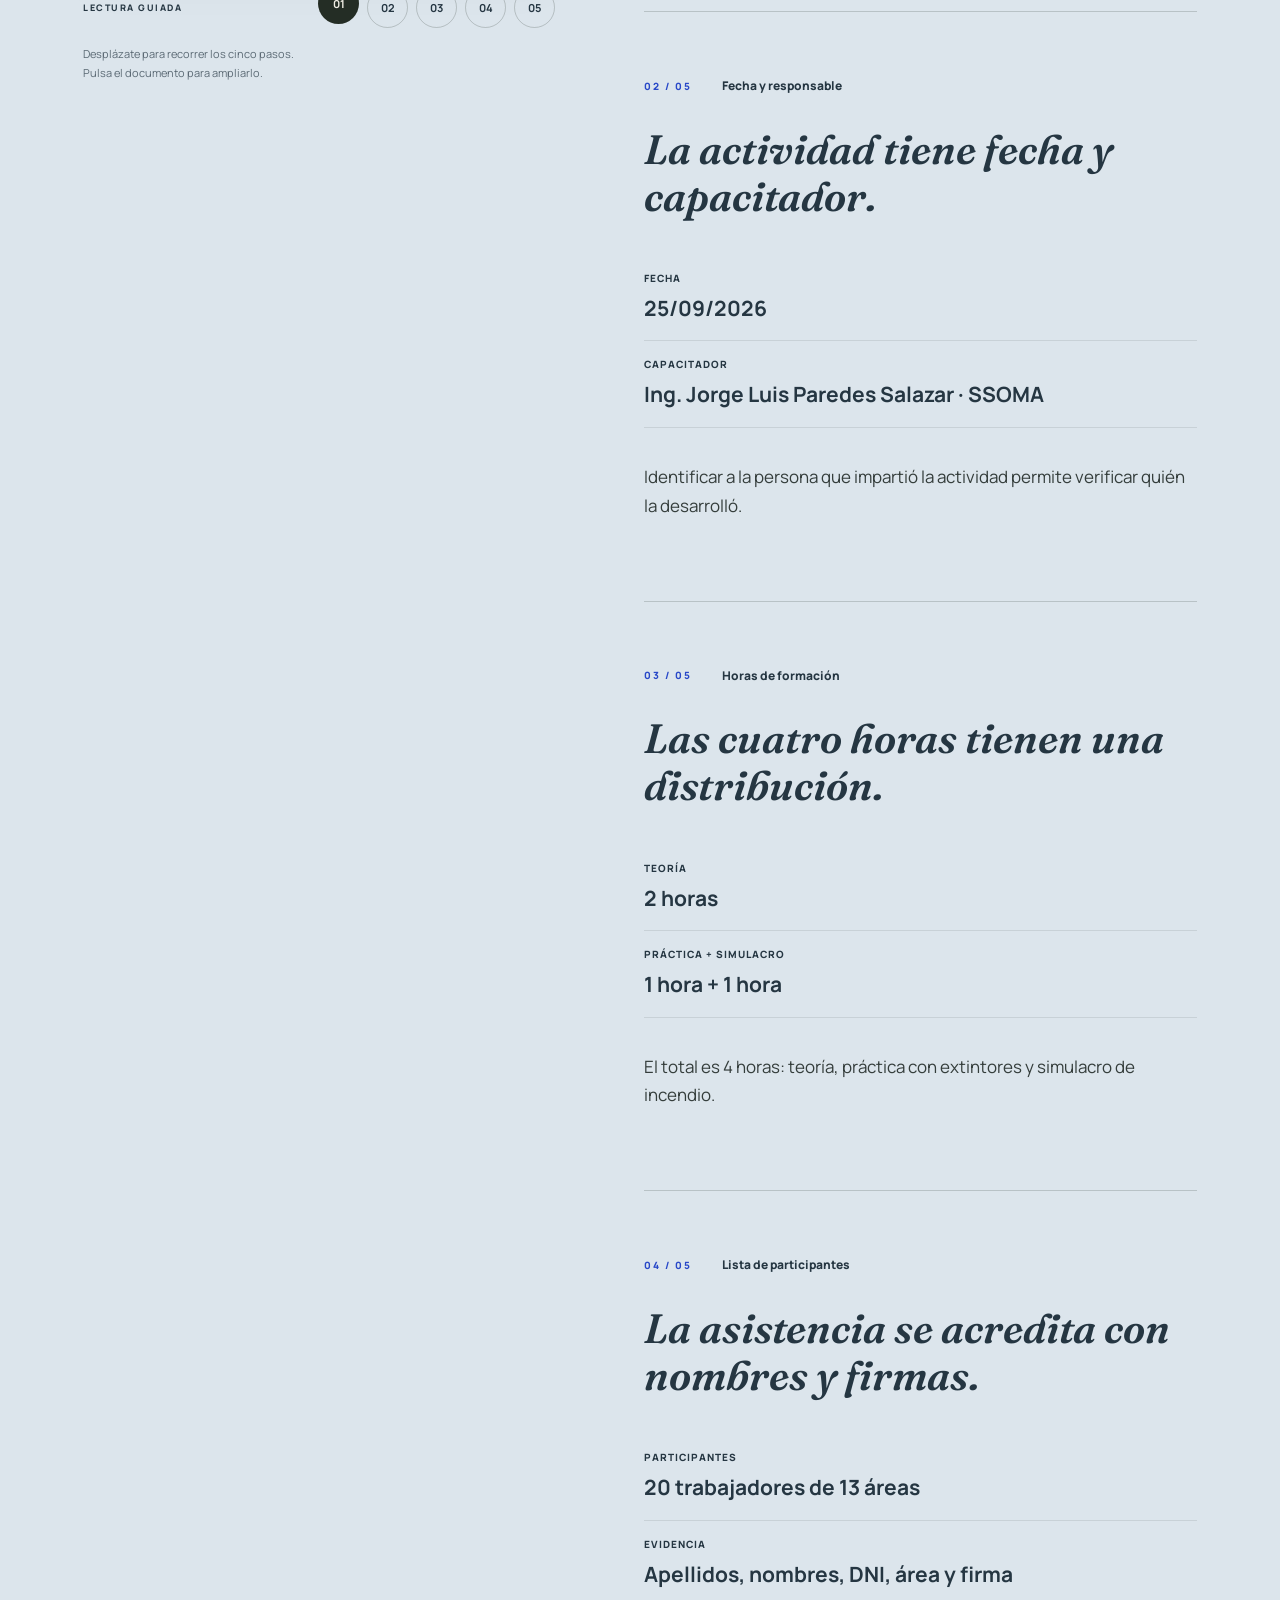
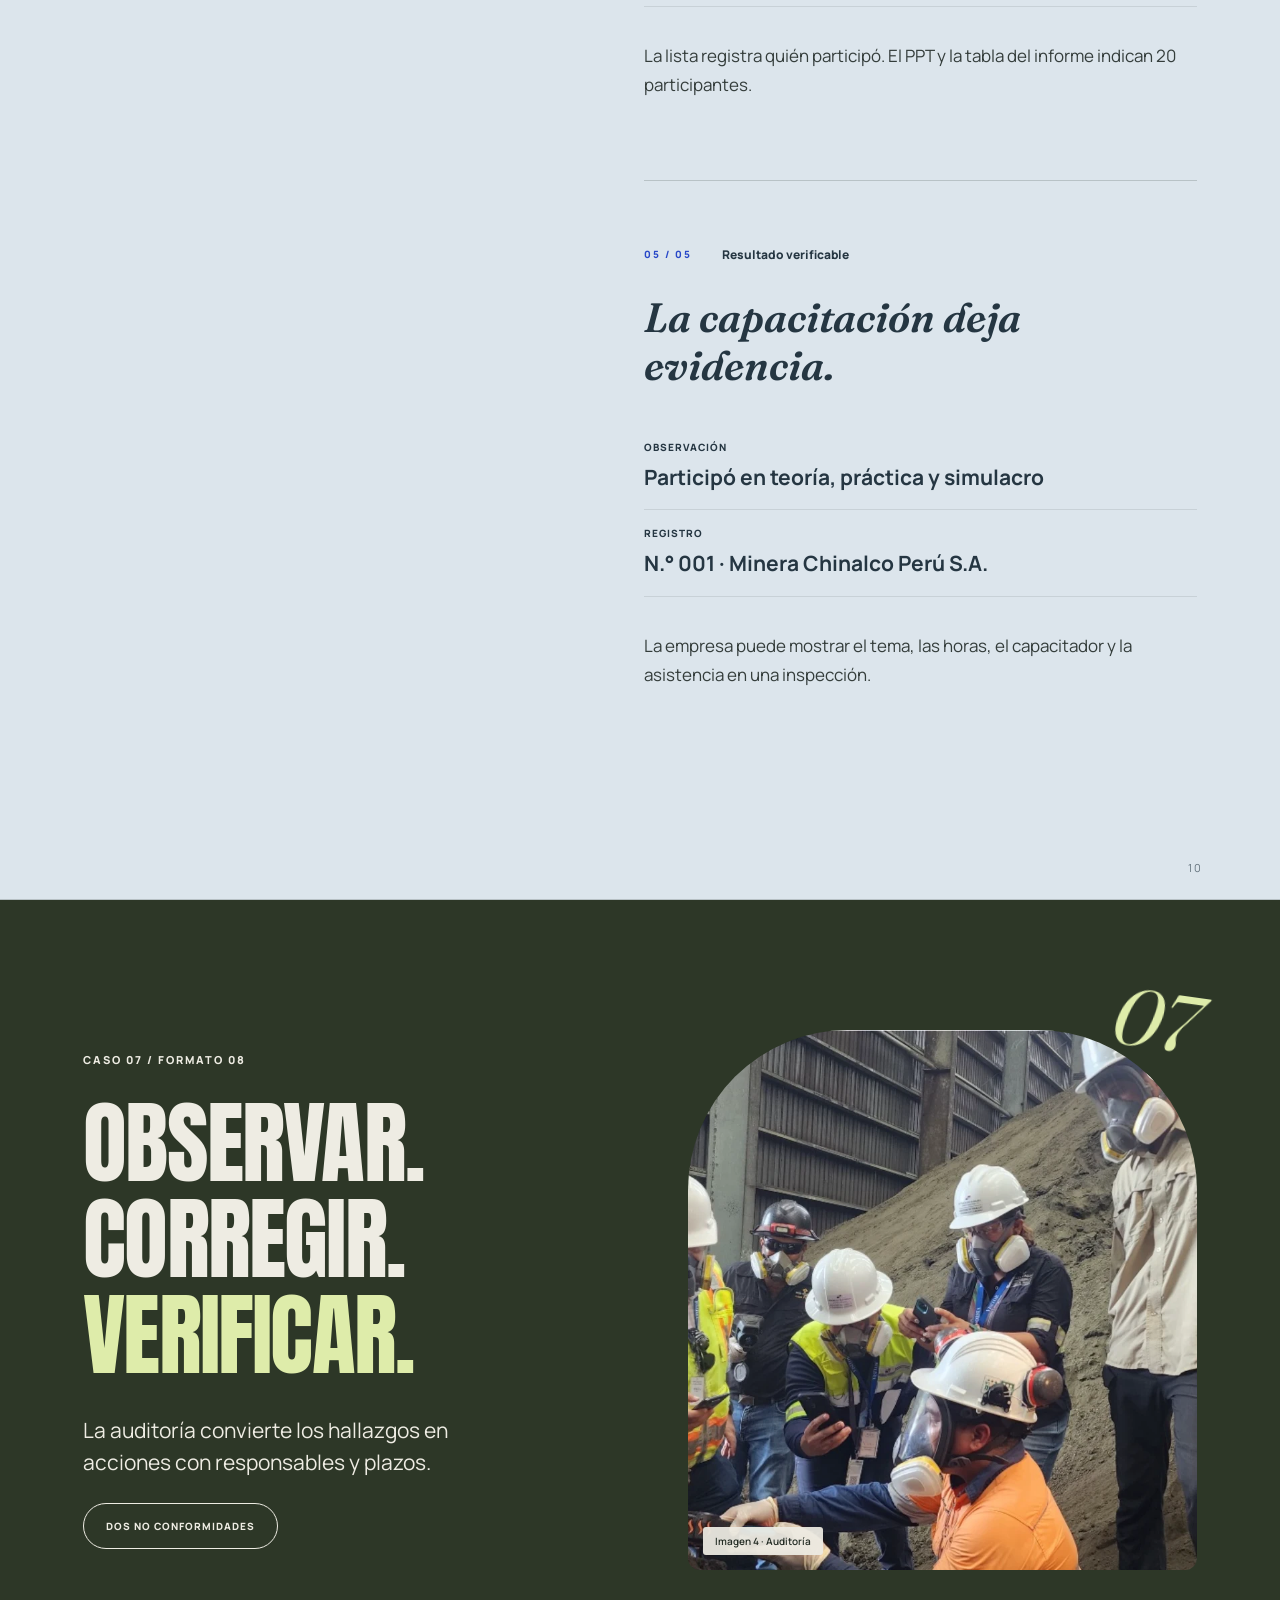
